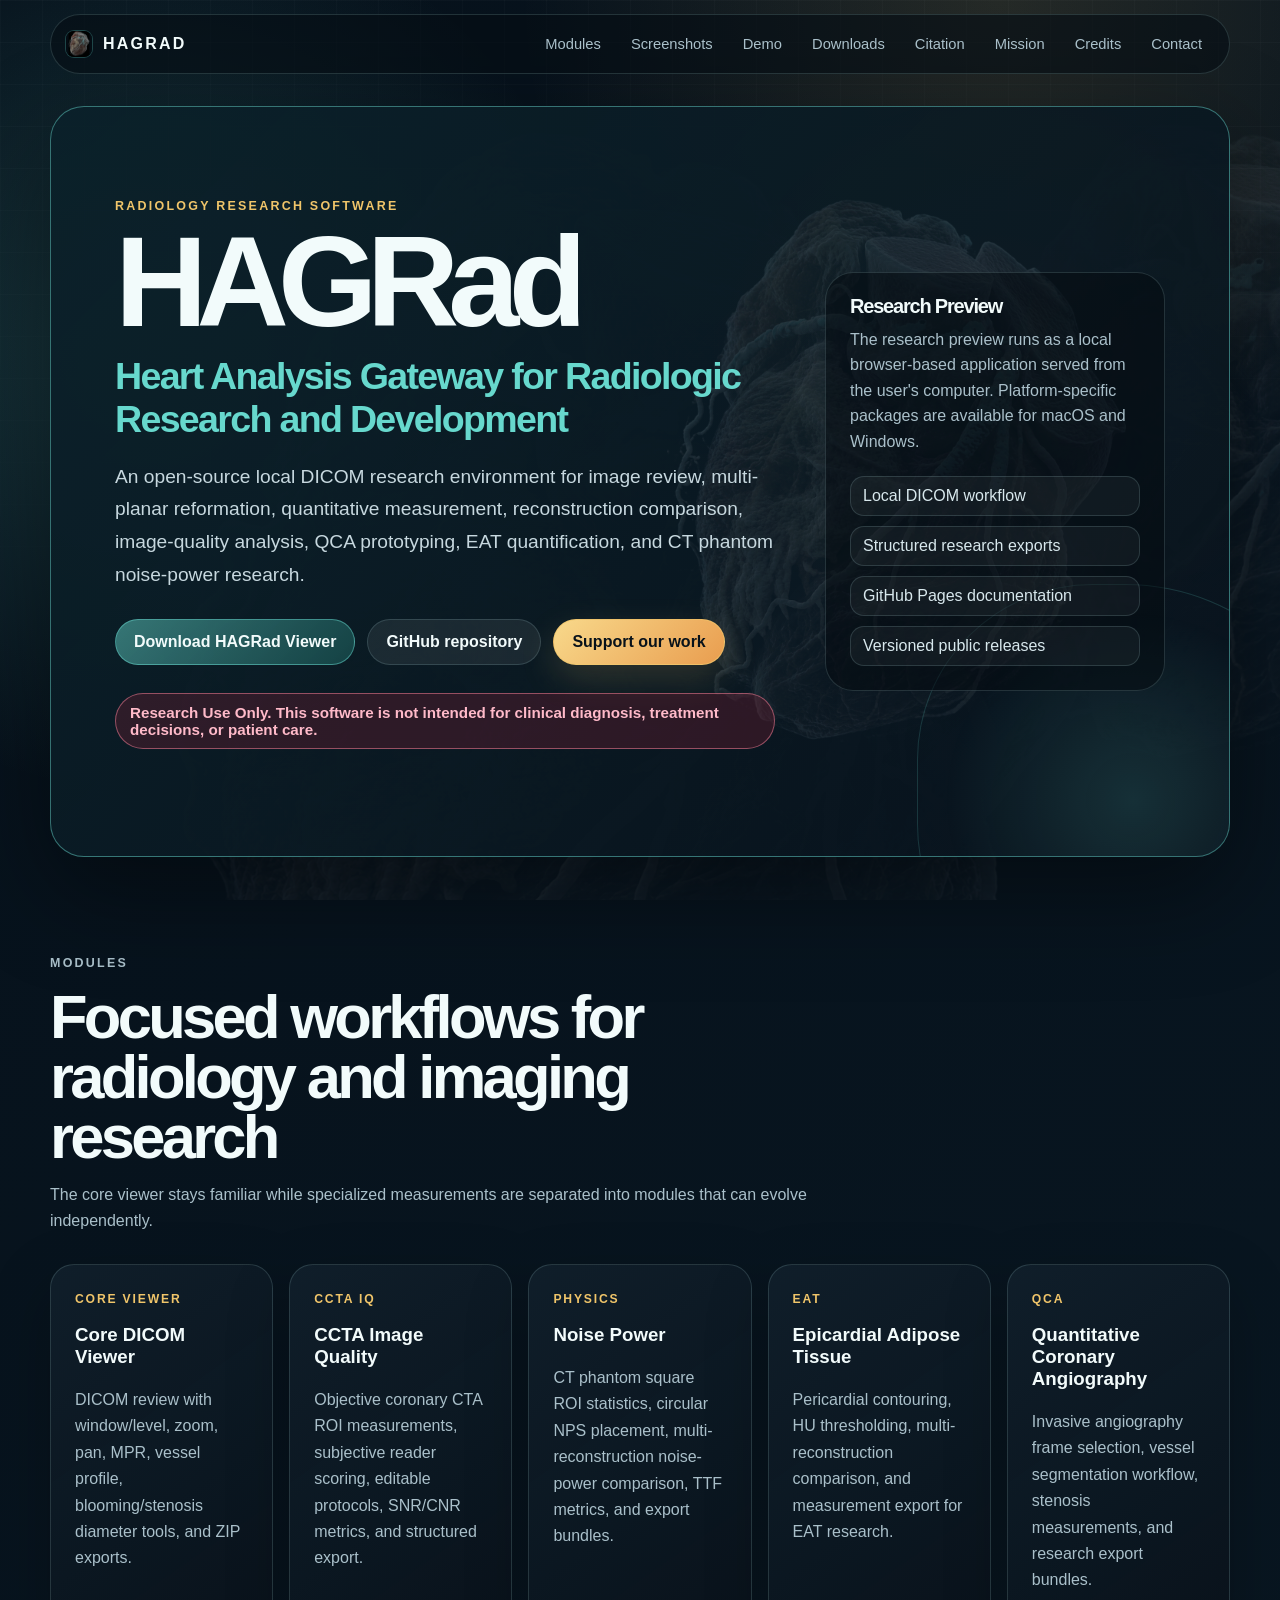
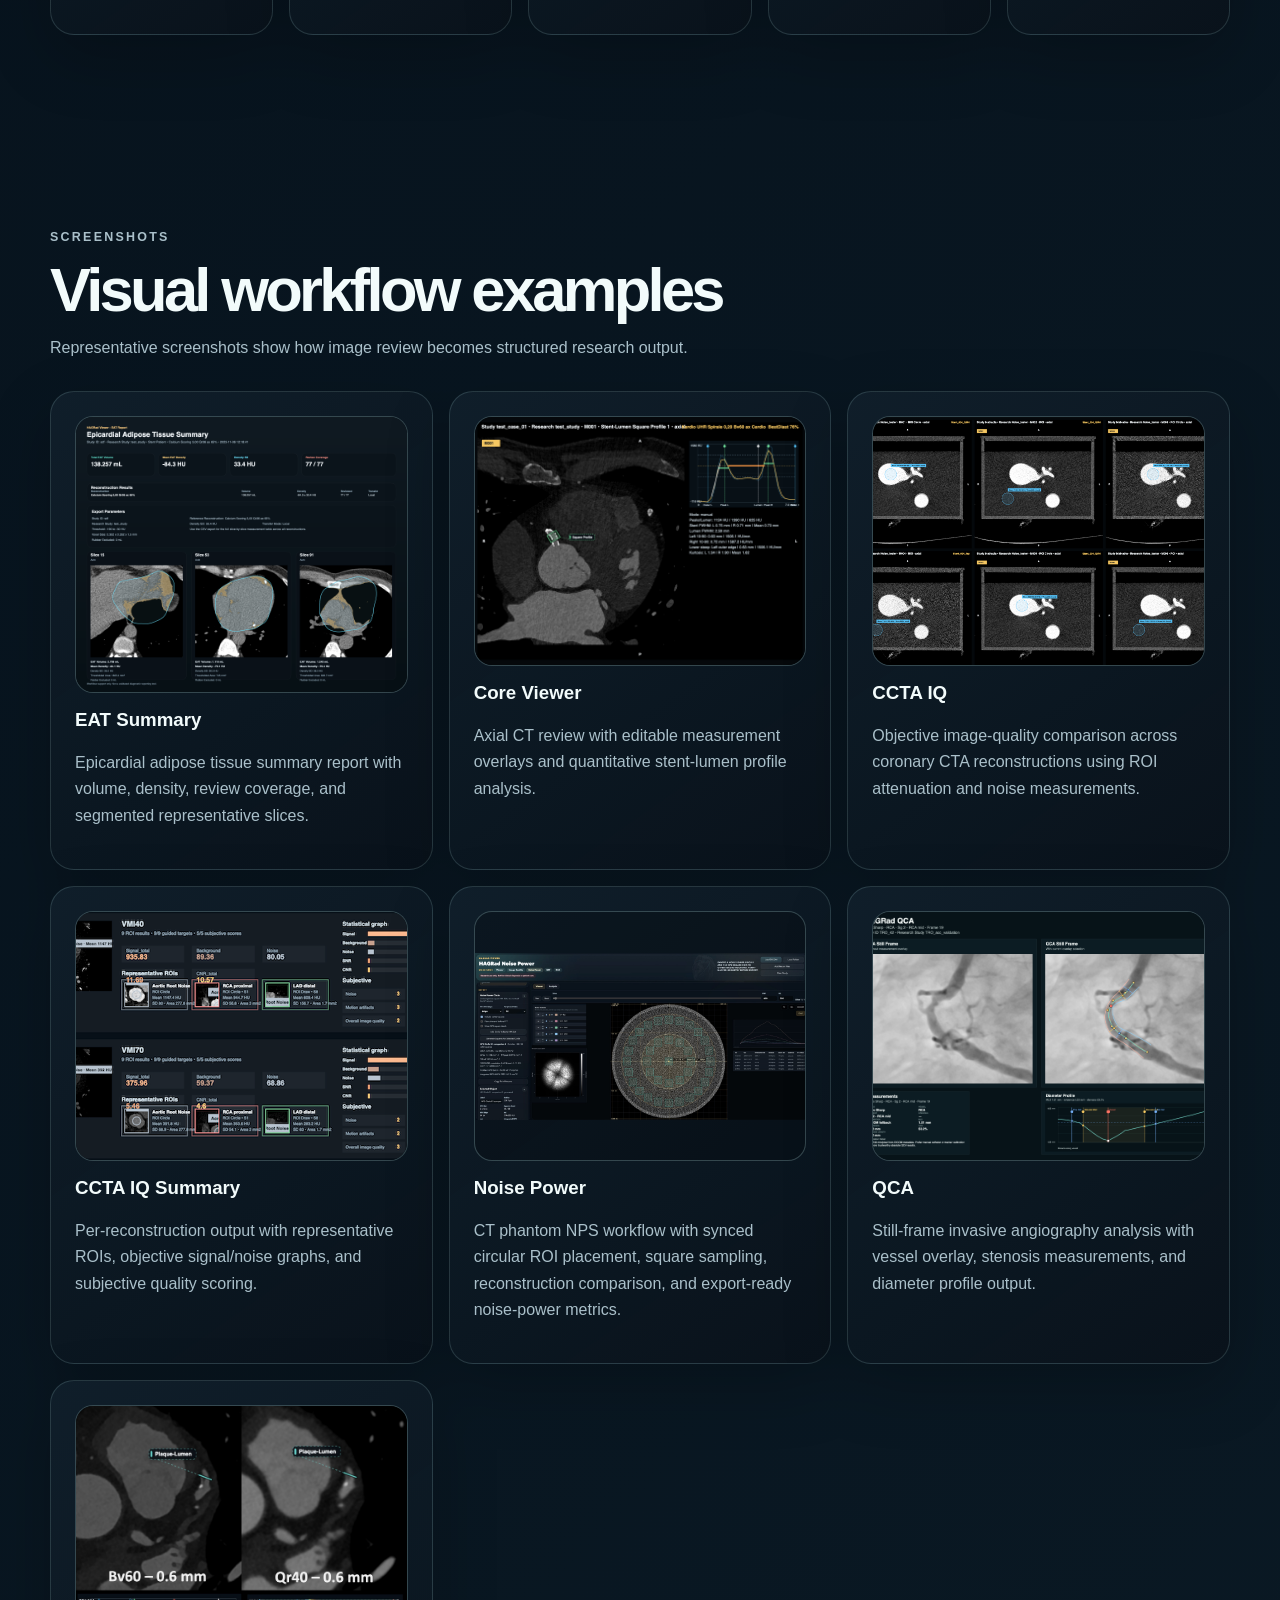
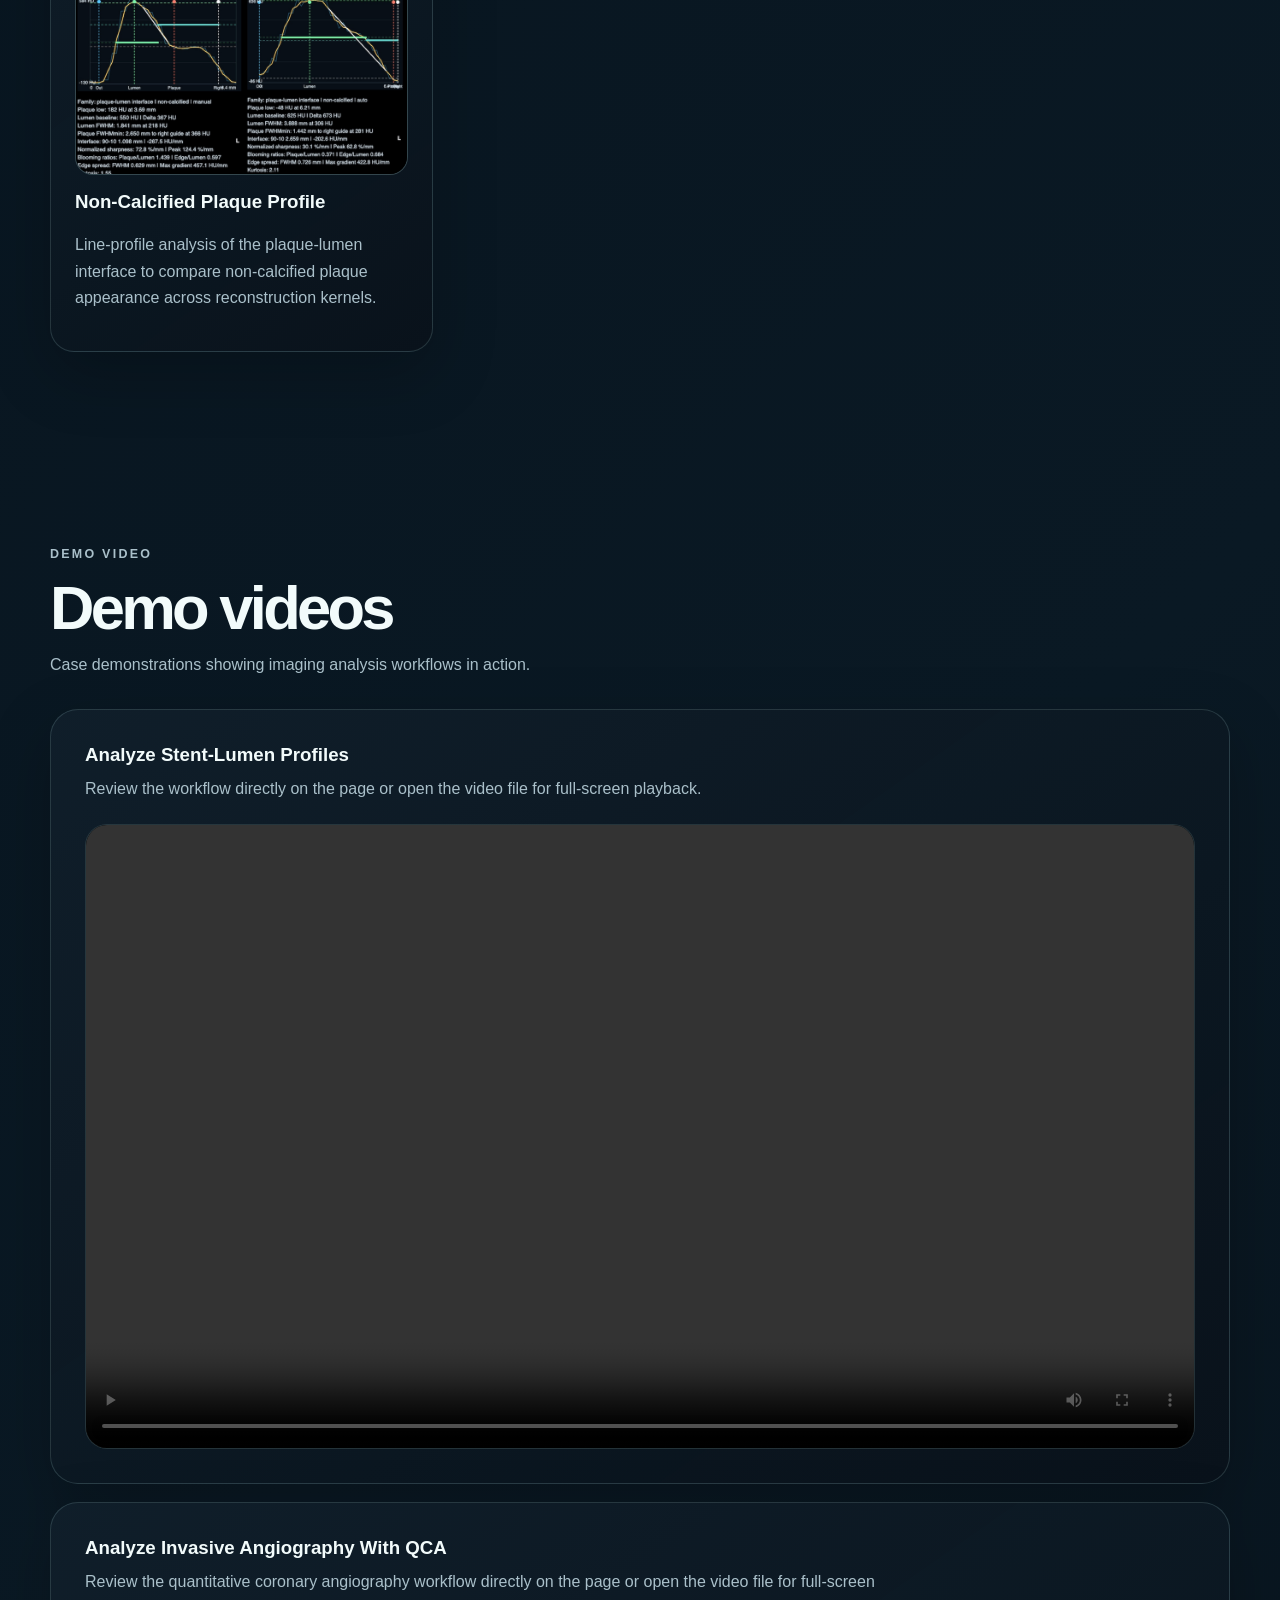
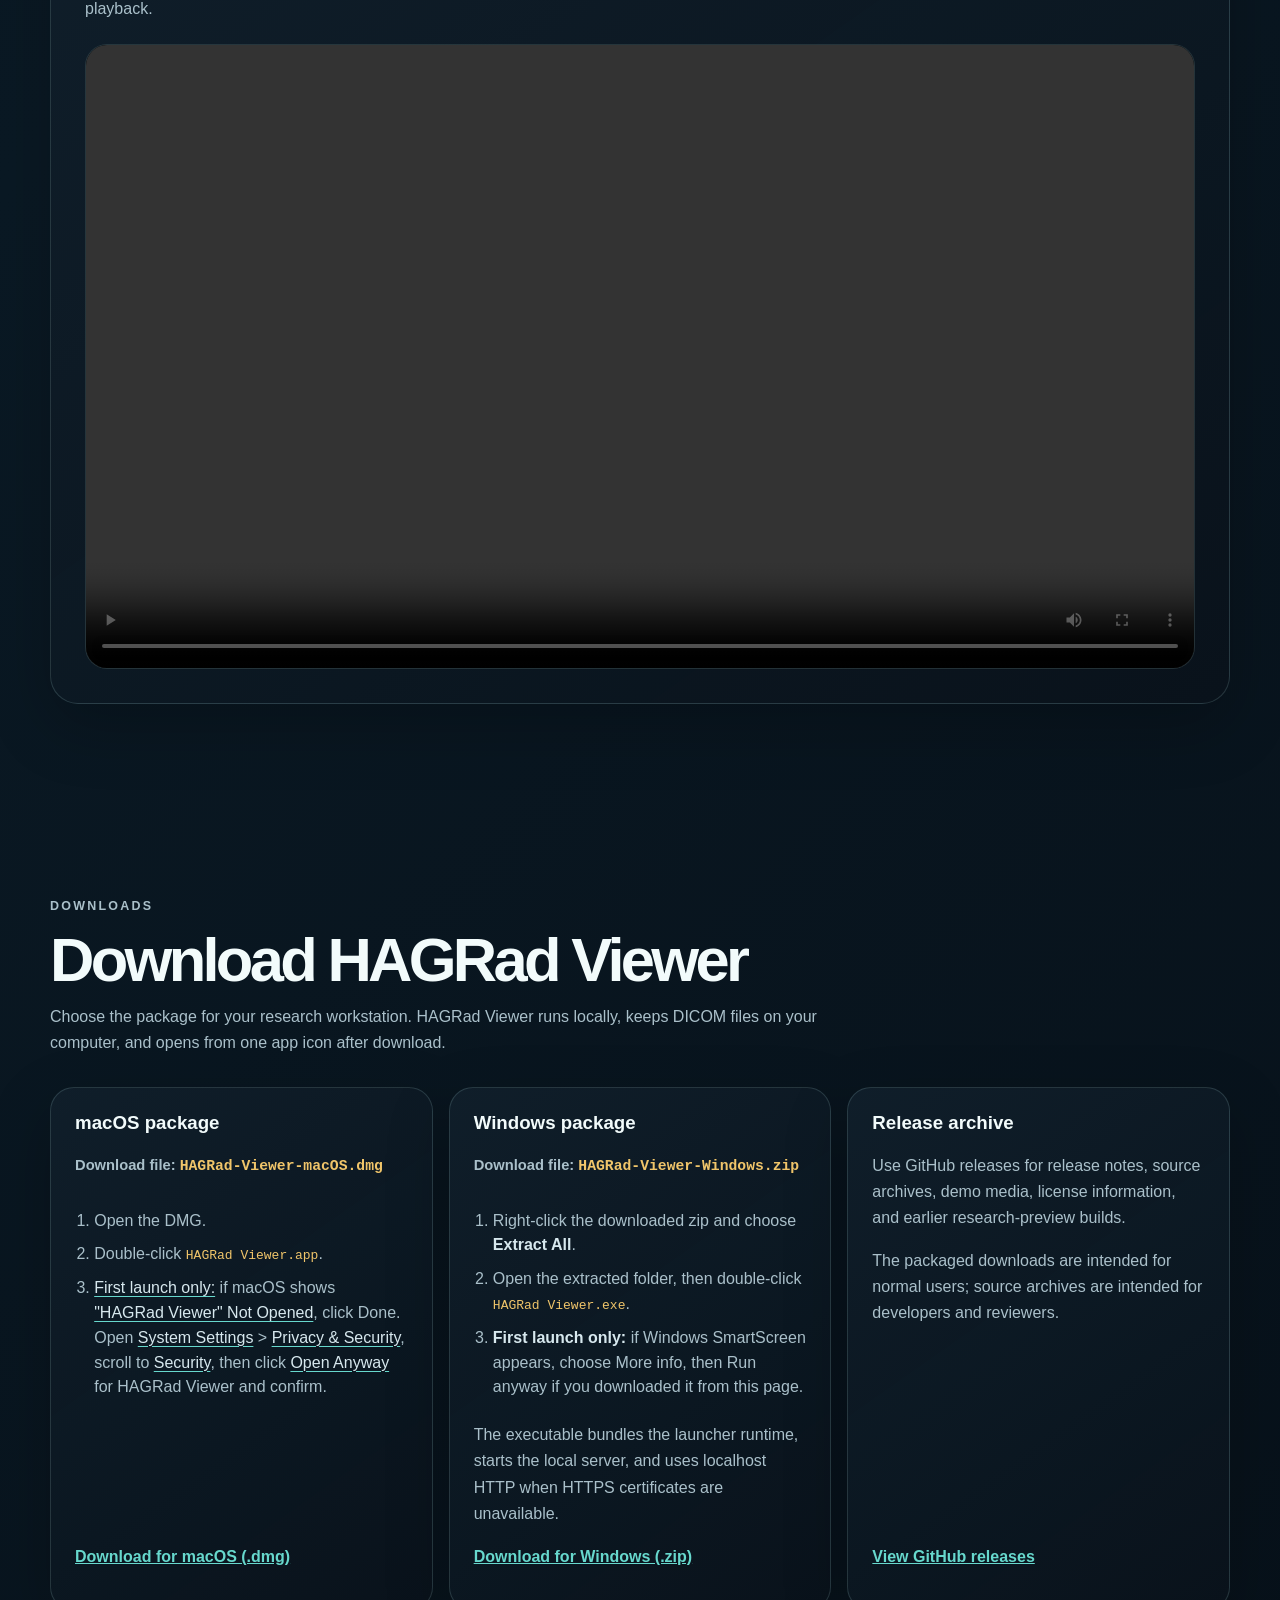
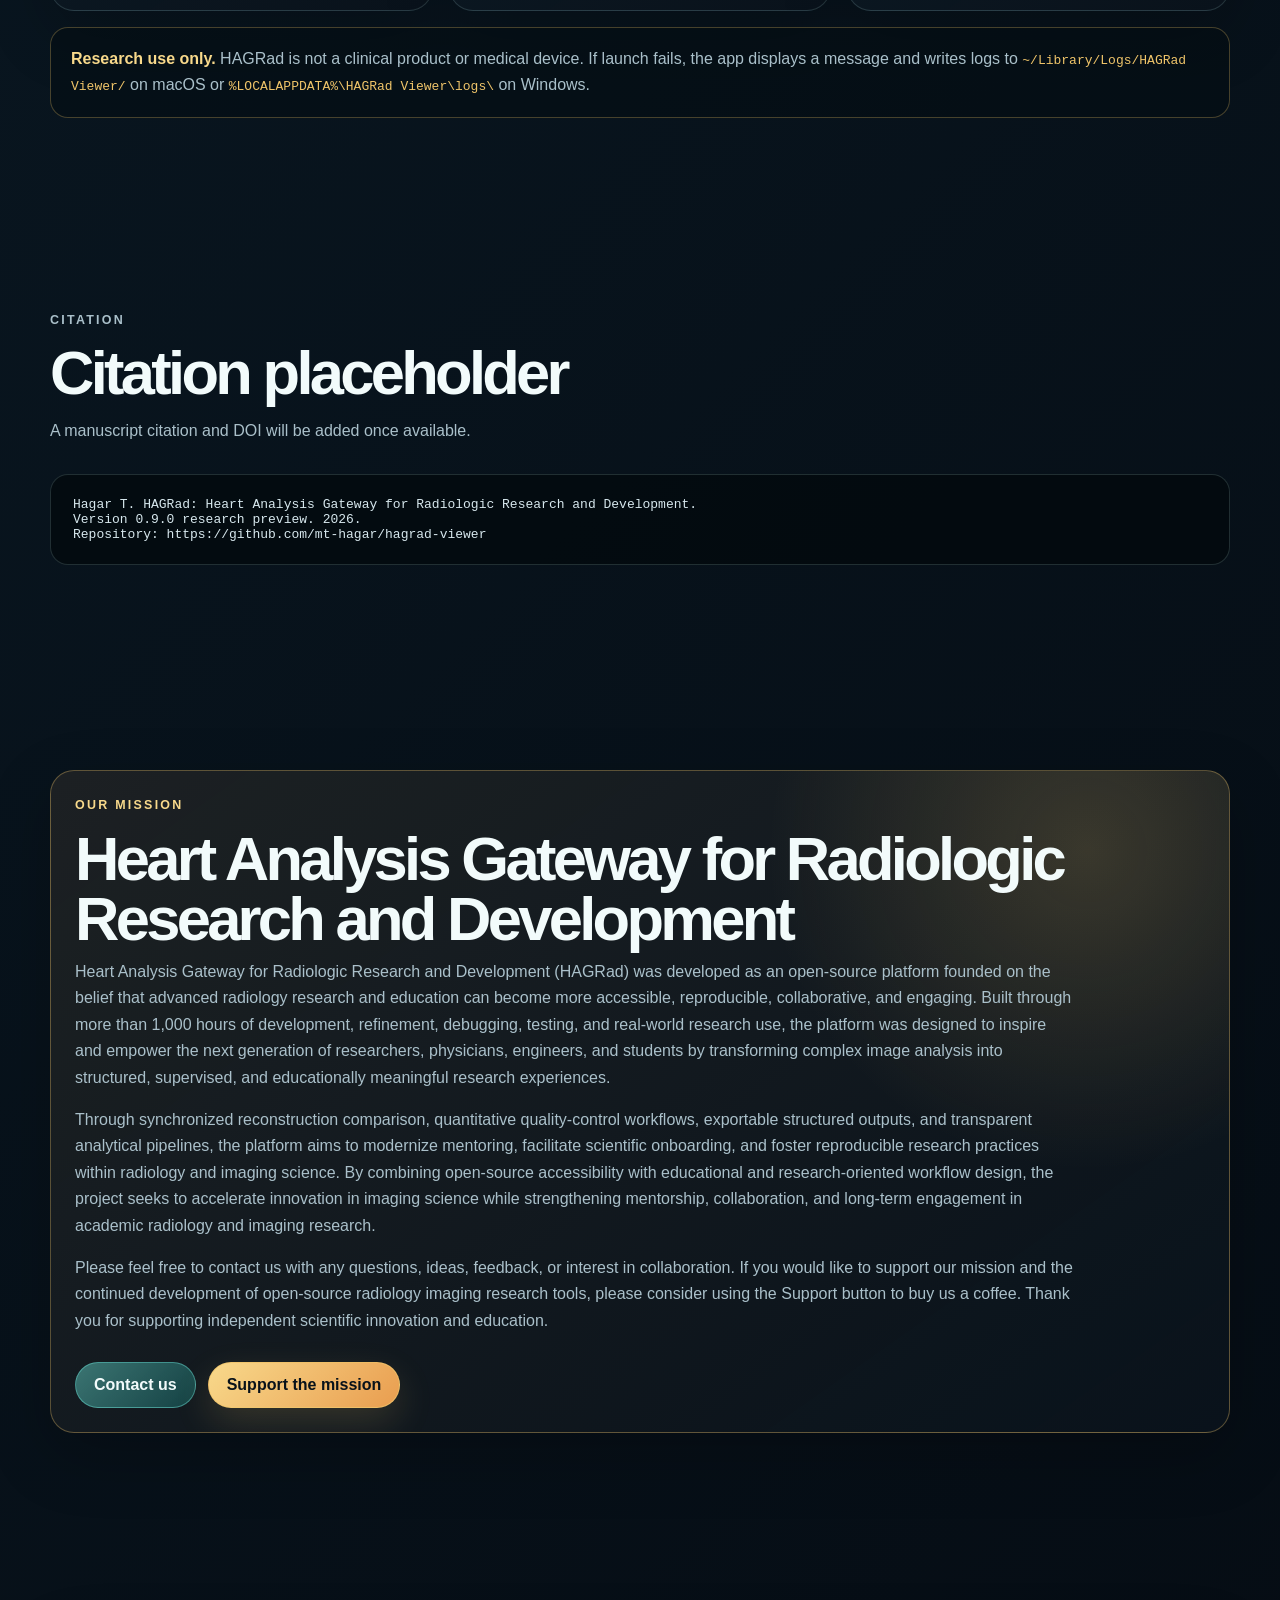
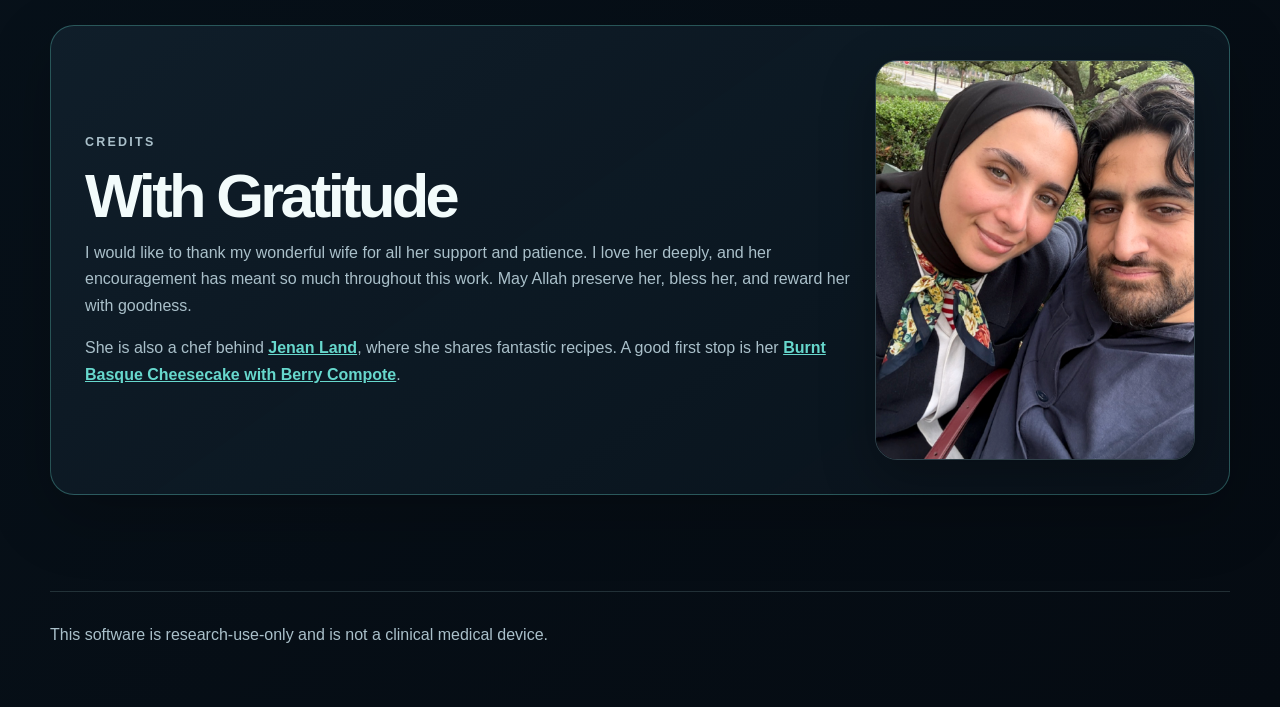
==== docs/index.html @ c2a866d1 "Underline macOS launch guidance" ====
<!doctype html>
<html lang="en">
  <head>
    <meta charset="utf-8" />
    <meta name="viewport" content="width=device-width, initial-scale=1" />
    <meta
      name="description"
      content="HAGRad, the Heart Analysis Gateway for Radiologic Research and Development, is an open-source framework for radiology research workflows, including local DICOM review, quantitative image-quality analysis, reconstruction comparison, noise-power assessment, and QCA prototyping."
    />
    <meta name="theme-color" content="#071620" />
    <meta name="application-name" content="HAGRad" />
    <meta name="apple-mobile-web-app-title" content="HAGRad" />
    <title>HAGRad | Heart Analysis Gateway for Radiologic Research and Development</title>
    <link rel="shortcut icon" href="./favicon.ico?v=20260518d" />
    <link rel="icon" type="image/x-icon" href="./favicon.ico?v=20260518d" sizes="any" />
    <link rel="icon" type="image/png" sizes="32x32" href="./assets/favicon-32x32.png?v=20260518d" />
    <link rel="icon" type="image/png" sizes="16x16" href="./assets/favicon-16x16.png?v=20260518d" />
    <link rel="icon" type="image/png" sizes="512x512" href="./assets/hagrad-heart-icon.png?v=20260518d" />
    <link rel="apple-touch-icon" sizes="180x180" href="./apple-touch-icon.png?v=20260518d" />
    <link rel="apple-touch-icon-precomposed" sizes="180x180" href="./apple-touch-icon-precomposed.png?v=20260518d" />
    <link rel="manifest" href="./site.webmanifest?v=20260518d" />
    <style>
      :root {
        color-scheme: dark;
        --bg: #07121d;
        --card: rgba(16, 29, 40, 0.82);
        --card-soft: rgba(255, 255, 255, 0.045);
        --line: rgba(166, 209, 212, 0.18);
        --line-bright: rgba(103, 216, 205, 0.48);
        --text: #f2fbfb;
        --muted: #aac0ca;
        --gold: #f0c56a;
        --teal: #67d8cd;
        --danger: #ffbac9;
        --danger-bg: rgba(118, 30, 51, 0.34);
        --shadow: 0 34px 100px rgba(0, 0, 0, 0.42);
        font-family: "Avenir Next", "Aptos", "Trebuchet MS", sans-serif;
      }

      * {
        box-sizing: border-box;
      }

      html {
        scroll-behavior: smooth;
      }

      body {
        margin: 0;
        min-width: 320px;
        color: var(--text);
        background:
          radial-gradient(circle at 12% 4%, rgba(103, 216, 205, 0.19), transparent 28rem),
          radial-gradient(circle at 78% 0%, rgba(240, 197, 106, 0.13), transparent 30rem),
          linear-gradient(135deg, #06111b 0%, #0a1924 50%, #050b12 100%);
      }

      body::before {
        position: fixed;
        z-index: 0;
        inset: 0;
        pointer-events: none;
        content: "";
        background-image:
          linear-gradient(rgba(255, 255, 255, 0.023) 1px, transparent 1px),
          linear-gradient(90deg, rgba(255, 255, 255, 0.018) 1px, transparent 1px);
        background-size: 42px 42px;
        mask-image: linear-gradient(to bottom, black, transparent 82%);
      }

      body::after {
        position: fixed;
        z-index: 0;
        inset: 0;
        pointer-events: none;
        content: "";
        background: url("./assets/hagrad-cardiac-heart-render.png") center 12vh / min(960px, 82vw) auto no-repeat;
        filter: saturate(0.9);
        mix-blend-mode: screen;
        opacity: 0.08;
      }

      .page-side-heart {
        position: fixed;
        z-index: 0;
        top: 50%;
        right: clamp(-340px, -18vw, -180px);
        width: min(560px, 42vw);
        aspect-ratio: 1196 / 1528;
        pointer-events: none;
        background: url("./assets/hagrad-cardiac-heart-render.png") center / contain no-repeat;
        filter: saturate(0.82) contrast(1.04);
        mix-blend-mode: screen;
        opacity: 0.13;
        transform: translateY(-50%) rotate(-4deg);
        -webkit-mask-image: radial-gradient(circle at 50% 50%, black 0 58%, transparent 82%);
        mask-image: radial-gradient(circle at 50% 50%, black 0 58%, transparent 82%);
      }

      a {
        color: inherit;
      }

      .page {
        position: relative;
        z-index: 1;
        width: min(1180px, calc(100% - 32px));
        margin: 0 auto;
      }

      .topbar {
        position: sticky;
        top: 0;
        z-index: 10;
        padding: 14px 0;
        backdrop-filter: blur(20px);
      }

      .nav {
        display: flex;
        align-items: center;
        justify-content: space-between;
        gap: 18px;
        padding: 12px 14px;
        border: 1px solid var(--line);
        border-radius: 999px;
        background: rgba(5, 13, 20, 0.62);
      }

      .brand,
      .links,
      .actions {
        display: flex;
        align-items: center;
      }

      .brand {
        gap: 10px;
        font-weight: 900;
        letter-spacing: 0.14em;
        text-decoration: none;
        text-transform: uppercase;
      }

      .brand-mark {
        display: grid;
        width: 28px;
        height: 28px;
        place-items: center;
        overflow: hidden;
        background: rgba(5, 13, 20, 0.58);
        border: 1px solid rgba(103, 216, 205, 0.28);
        border-radius: 9px;
      }

      .brand-mark img {
        width: 100%;
        height: 100%;
        object-fit: cover;
        opacity: 0.9;
        transform: scale(1.08);
      }

      .links {
        gap: 4px;
        flex-wrap: wrap;
        justify-content: flex-end;
      }

      .links a,
      .button {
        border: 1px solid transparent;
        border-radius: 999px;
        text-decoration: none;
        transition: transform 160ms ease, border-color 160ms ease, background 160ms ease;
      }

      .links a {
        padding: 8px 12px;
        color: var(--muted);
        font-size: 0.92rem;
      }

      .links a:hover,
      .links a:focus-visible,
      .button:hover,
      .button:focus-visible {
        transform: translateY(-1px);
        border-color: var(--line-bright);
        outline: none;
      }

      .hero {
        position: relative;
        display: grid;
        grid-template-columns: minmax(0, 1fr) 340px;
        gap: 42px;
        align-items: center;
        min-height: 660px;
        padding: clamp(44px, 8vw, 92px) clamp(22px, 5vw, 64px);
        margin-top: 18px;
        overflow: hidden;
        border: 1px solid var(--line-bright);
        border-radius: 34px;
        background:
          linear-gradient(135deg, rgba(11, 33, 42, 0.95), rgba(9, 18, 28, 0.9)),
          radial-gradient(circle at 80% 35%, rgba(240, 197, 106, 0.13), transparent 22rem);
        box-shadow: var(--shadow);
      }

      .hero::after {
        position: absolute;
        z-index: 0;
        right: -120px;
        bottom: -160px;
        width: 430px;
        height: 430px;
        content: "";
        border: 1px solid rgba(103, 216, 205, 0.18);
        border-radius: 44% 56% 52% 48%;
        background: radial-gradient(circle, rgba(103, 216, 205, 0.15), transparent 62%);
      }

      .hero::before {
        position: absolute;
        z-index: 0;
        top: 50%;
        right: clamp(18px, 8vw, 112px);
        width: min(460px, 42vw);
        aspect-ratio: 1196 / 1528;
        content: "";
        pointer-events: none;
        background: url("./assets/hagrad-cardiac-heart-render.png") center / contain no-repeat;
        filter: saturate(0.95);
        mix-blend-mode: screen;
        opacity: 0.14;
        transform: translateY(-50%);
      }

      .hero > * {
        position: relative;
        z-index: 1;
      }

      .eyebrow {
        margin: 0 0 13px;
        color: var(--gold);
        font-size: 0.78rem;
        font-weight: 900;
        letter-spacing: 0.18em;
        text-transform: uppercase;
      }

      h1,
      h2,
      h3,
      p {
        margin-top: 0;
      }

      h1 {
        max-width: 820px;
        margin-bottom: 16px;
        font-size: clamp(4.3rem, 10vw, 8.2rem);
        line-height: 0.88;
        letter-spacing: -0.085em;
      }

      .subtitle {
        max-width: 820px;
        margin-bottom: 20px;
        color: var(--teal);
        font-size: clamp(1.4rem, 3vw, 2.35rem);
        font-weight: 800;
        letter-spacing: -0.045em;
      }

      .lede {
        max-width: 760px;
        color: #c7d8df;
        font-size: clamp(1.05rem, 1.5vw, 1.26rem);
        line-height: 1.7;
      }

      .hero-buttons {
        display: flex;
        flex-wrap: wrap;
        gap: 12px;
        margin: 28px 0;
      }

      .button {
        display: inline-flex;
        min-height: 46px;
        align-items: center;
        justify-content: center;
        padding: 12px 18px;
        font-weight: 850;
      }

      .button.primary {
        background: linear-gradient(135deg, rgba(103, 216, 205, 0.48), rgba(21, 69, 71, 0.92));
        border-color: rgba(103, 216, 205, 0.5);
      }

      .button.secondary {
        background: rgba(255, 255, 255, 0.07);
        border-color: var(--line);
      }

      .button.support {
        color: #08121a;
        background: linear-gradient(135deg, #f8d98b, #e99d4f);
        border-color: rgba(240, 197, 106, 0.72);
        box-shadow: 0 14px 36px rgba(240, 197, 106, 0.16);
      }

      .disclaimer {
        display: inline-flex;
        max-width: 660px;
        padding: 10px 14px;
        color: var(--danger);
        font-size: 0.95rem;
        font-weight: 850;
        background: var(--danger-bg);
        border: 1px solid rgba(255, 133, 157, 0.5);
        border-radius: 999px;
      }

      .hero-panel {
        position: relative;
        z-index: 1;
        padding: 24px;
        border: 1px solid var(--line);
        border-radius: 28px;
        background: rgba(4, 11, 17, 0.52);
      }

      .hero-panel h2 {
        margin-bottom: 10px;
        font-size: 1.25rem;
      }

      .hero-panel p {
        color: var(--muted);
        line-height: 1.6;
      }

      .status-list {
        display: grid;
        gap: 10px;
        margin-top: 22px;
      }

      .status-list span {
        padding: 10px 12px;
        color: #d8e8ed;
        background: var(--card-soft);
        border: 1px solid var(--line);
        border-radius: 14px;
      }

      section {
        padding: clamp(56px, 8vw, 96px) 0;
      }

      .section-head {
        max-width: 780px;
        margin-bottom: 30px;
      }

      h2 {
        margin-bottom: 14px;
        font-size: clamp(2.1rem, 4.8vw, 4rem);
        line-height: 0.98;
        letter-spacing: -0.06em;
      }

      .section-head p,
      .info-card p,
      .module-card p,
      .placeholder p,
      .contact-card p {
        color: var(--muted);
        line-height: 1.65;
      }

      .module-grid,
      .placeholder-grid,
      .doc-grid {
        display: grid;
        gap: 16px;
      }

      .module-grid {
        grid-template-columns: repeat(auto-fit, minmax(210px, 1fr));
      }

      .module-card,
      .info-card,
      .placeholder,
      .contact-card {
        background:
          linear-gradient(145deg, rgba(16, 31, 43, 0.9), rgba(8, 17, 26, 0.88)),
          var(--card);
        border: 1px solid var(--line);
        box-shadow: 0 22px 64px rgba(0, 0, 0, 0.22);
      }

      .module-card {
        min-height: 240px;
        padding: 24px;
        border-radius: 24px;
      }

      .tag {
        display: inline-flex;
        margin-bottom: 18px;
        color: var(--gold);
        font-size: 0.76rem;
        font-weight: 900;
        letter-spacing: 0.15em;
        text-transform: uppercase;
      }

      .placeholder-grid,
      .doc-grid {
        grid-template-columns: repeat(3, minmax(0, 1fr));
      }

      .placeholder,
      .info-card,
      .contact-card {
        padding: 24px;
        border-radius: 24px;
      }

      .screenshot-box {
        display: grid;
        min-height: 170px;
        place-items: center;
        margin-bottom: 16px;
        color: rgba(242, 251, 251, 0.58);
        background:
          linear-gradient(45deg, rgba(255, 255, 255, 0.03) 25%, transparent 25%),
          linear-gradient(-45deg, rgba(255, 255, 255, 0.03) 25%, transparent 25%),
          rgba(0, 0, 0, 0.18);
        background-size: 26px 26px;
        border: 1px dashed rgba(166, 209, 212, 0.28);
        border-radius: 18px;
      }

      .screenshot-box.has-image {
        min-height: 250px;
        padding: 0;
        overflow: hidden;
        background: rgba(0, 0, 0, 0.22);
        border-style: solid;
      }

      .screenshot-box img {
        display: block;
        width: 100%;
        height: 100%;
        object-fit: cover;
      }

      .screenshot-box.contain-image img {
        object-fit: contain;
      }

      .video-card {
        padding: clamp(22px, 4vw, 34px);
        background:
          linear-gradient(145deg, rgba(16, 31, 43, 0.9), rgba(8, 17, 26, 0.88)),
          var(--card);
        border: 1px solid var(--line);
        border-radius: 28px;
        box-shadow: 0 22px 64px rgba(0, 0, 0, 0.22);
      }

      .video-card + .video-card {
        margin-top: 18px;
      }

      .video-card h3 {
        margin-bottom: 10px;
      }

      .video-card p {
        max-width: 820px;
        color: var(--muted);
        line-height: 1.65;
      }

      .video-frame {
        overflow: hidden;
        margin-top: 22px;
        background: rgba(0, 0, 0, 0.28);
        border: 1px solid var(--line);
        border-radius: 22px;
      }

      .video-frame video {
        display: block;
        width: 100%;
        aspect-ratio: 16 / 9;
        background: #02070b;
      }

      .info-card a,
      .contact-card a {
        color: var(--teal);
        font-weight: 800;
      }

      .download-card {
        display: flex;
        flex-direction: column;
      }

      .download-card p:last-child {
        margin-top: auto;
      }

      .download-file {
        color: #d7e8ee;
        font-size: 0.92rem;
        font-weight: 850;
      }

      .download-steps {
        display: grid;
        gap: 9px;
        margin: 16px 0 22px;
        padding-left: 1.2rem;
        color: var(--muted);
        line-height: 1.55;
      }

      .download-steps strong {
        color: #d7e8ee;
      }

      .download-steps u {
        color: #d7e8ee;
        font-weight: inherit;
        text-decoration-color: var(--teal);
        text-decoration-thickness: 0.08em;
        text-underline-offset: 0.16em;
      }

      .download-steps code,
      .download-file code,
      .download-note-box code {
        color: var(--gold);
      }

      .download-note-box {
        grid-column: 1 / -1;
        padding: 18px 20px;
        color: var(--muted);
        line-height: 1.65;
        background: rgba(4, 11, 17, 0.46);
        border: 1px solid rgba(240, 197, 106, 0.28);
        border-radius: 18px;
      }

      .download-note-box p {
        margin-bottom: 0;
      }

      .download-note-box strong {
        color: #f8d98b;
      }

      .citation-box {
        padding: 22px;
        overflow-x: auto;
        color: #d7e8ee;
        background: rgba(3, 9, 14, 0.78);
        border: 1px solid var(--line);
        border-radius: 18px;
      }

      .contact-card {
        display: grid;
        grid-template-columns: minmax(0, 1fr) auto;
        gap: 18px;
        align-items: center;
      }

      .mission-card {
        overflow: hidden;
        display: block;
        border-color: rgba(240, 197, 106, 0.34);
        background:
          radial-gradient(circle at 88% 12%, rgba(240, 197, 106, 0.18), transparent 20rem),
          linear-gradient(145deg, rgba(29, 33, 35, 0.94), rgba(8, 17, 26, 0.88)),
          var(--card);
      }

      .mission-card .eyebrow {
        color: #f8d98b;
      }

      .mission-card h2 {
        margin-bottom: 10px;
      }

      .mission-card p {
        max-width: 1000px;
      }

      .mission-actions {
        display: flex;
        flex-wrap: wrap;
        gap: 12px;
        margin-top: 28px;
      }

      .mission-card a.button {
        color: #08121a;
      }

      .mission-card a.button.primary {
        color: var(--text);
      }

      .credits-card {
        grid-template-columns: minmax(0, 1fr) minmax(220px, 320px);
        align-items: center;
        padding: clamp(22px, 4vw, 34px);
        border-color: rgba(103, 216, 205, 0.32);
      }

      .credits-copy p:last-child {
        margin-bottom: 0;
      }

      .credits-photo {
        overflow: hidden;
        aspect-ratio: 4 / 5;
        margin: 0;
        border: 1px solid rgba(166, 209, 212, 0.24);
        border-radius: 22px;
        box-shadow: 0 18px 54px rgba(0, 0, 0, 0.28);
      }

      .credits-photo img {
        width: 100%;
        height: 100%;
        object-fit: cover;
        object-position: center;
      }

      footer {
        padding: 34px 0 48px;
        color: var(--muted);
        border-top: 1px solid var(--line);
      }

      footer a {
        color: var(--teal);
        font-weight: 800;
      }

      @media (max-width: 960px) {
        .hero,
        .contact-card,
        .credits-card {
          grid-template-columns: 1fr;
        }

        .module-grid,
        .placeholder-grid,
        .doc-grid {
          grid-template-columns: repeat(2, minmax(0, 1fr));
        }
      }

      @media (max-width: 680px) {
        .nav {
          align-items: flex-start;
          flex-direction: column;
          border-radius: 24px;
        }

        .links {
          justify-content: flex-start;
        }

        .hero {
          min-height: auto;
          padding: 34px 20px;
        }

        .hero::before {
          top: 34px;
          right: -26px;
          width: 280px;
          opacity: 0.09;
          transform: none;
        }

        .page-side-heart {
          right: -250px;
          width: 340px;
          opacity: 0.09;
        }

        h1 {
          font-size: clamp(3.4rem, 20vw, 5rem);
        }

        .module-grid,
        .placeholder-grid,
        .doc-grid {
          grid-template-columns: 1fr;
        }

        .download-card p:last-child {
          margin-top: 0;
        }
      }
    </style>
  </head>
  <body>
    <div class="page-side-heart" aria-hidden="true"></div>
    <div class="page">
      <header class="topbar">
        <nav class="nav" aria-label="Main navigation">
          <a class="brand" href="#top" aria-label="HAGRad home">
            <span class="brand-mark"><img src="./assets/hagrad-heart-icon.png" alt="" aria-hidden="true" /></span>
            <span>HAGRad</span>
          </a>
          <div class="links">
            <a href="#modules">Modules</a>
            <a href="#screenshots">Screenshots</a>
            <a href="#demo">Demo</a>
            <a href="#downloads">Downloads</a>
            <a href="#citation">Citation</a>
            <a href="#mission">Mission</a>
            <a href="#credits">Credits</a>
            <a href="#contact">Contact</a>
          </div>
        </nav>
      </header>

      <main id="top">
        <section class="hero" aria-labelledby="hero-title">
          <div>
            <p class="eyebrow">Radiology research software</p>
            <h1 id="hero-title">HAGRad</h1>
            <p class="subtitle">Heart Analysis Gateway for Radiologic Research and Development</p>
            <p class="lede">
              An open-source local DICOM research environment for image review, multi-planar reformation,
              quantitative measurement, reconstruction comparison, image-quality analysis, QCA
              prototyping, EAT quantification, and CT phantom noise-power research.
            </p>
            <div class="hero-buttons">
              <a class="button primary" href="#downloads">Download HAGRad Viewer</a>
              <a class="button secondary" href="https://github.com/mt-hagar/hagrad-viewer">GitHub repository</a>
              <a class="button support" href="https://buymeacoffee.com/hagrad" rel="noopener noreferrer" target="_blank">Support our work</a>
            </div>
            <p class="disclaimer">Research Use Only. This software is not intended for clinical diagnosis, treatment decisions, or patient care.</p>
          </div>
          <aside class="hero-panel" aria-label="Project status">
            <h2>Research Preview</h2>
            <p>
              The research preview runs as a local browser-based application served from the user's
              computer. Platform-specific packages are available for macOS and Windows.
            </p>
            <div class="status-list">
              <span>Local DICOM workflow</span>
              <span>Structured research exports</span>
              <span>GitHub Pages documentation</span>
              <span>Versioned public releases</span>
            </div>
          </aside>
        </section>

        <section id="modules" aria-labelledby="modules-title">
          <div class="section-head">
            <p class="eyebrow">Modules</p>
            <h2 id="modules-title">Focused workflows for radiology and imaging research</h2>
            <p>
              The core viewer stays familiar while specialized measurements are separated into
              modules that can evolve independently.
            </p>
          </div>
          <div class="module-grid">
            <article class="module-card">
              <span class="tag">Core viewer</span>
              <h3>Core DICOM Viewer</h3>
              <p>DICOM review with window/level, zoom, pan, MPR, vessel profile, blooming/stenosis diameter tools, and ZIP exports.</p>
            </article>
            <article class="module-card">
              <span class="tag">CCTA IQ</span>
              <h3>CCTA Image Quality</h3>
              <p>Objective coronary CTA ROI measurements, subjective reader scoring, editable protocols, SNR/CNR metrics, and structured export.</p>
            </article>
            <article class="module-card">
              <span class="tag">Physics</span>
              <h3>Noise Power</h3>
              <p>CT phantom square ROI statistics, circular NPS placement, multi-reconstruction noise-power comparison, TTF metrics, and export bundles.</p>
            </article>
            <article class="module-card">
              <span class="tag">EAT</span>
              <h3>Epicardial Adipose Tissue</h3>
              <p>Pericardial contouring, HU thresholding, multi-reconstruction comparison, and measurement export for EAT research.</p>
            </article>
            <article class="module-card">
              <span class="tag">QCA</span>
              <h3>Quantitative Coronary Angiography</h3>
              <p>Invasive angiography frame selection, vessel segmentation workflow, stenosis measurements, and research export bundles.</p>
            </article>
          </div>
        </section>

        <section id="screenshots" aria-labelledby="screenshots-title">
          <div class="section-head">
            <p class="eyebrow">Screenshots</p>
            <h2 id="screenshots-title">Visual workflow examples</h2>
            <p>Representative screenshots show how image review becomes structured research output.</p>
          </div>
          <div class="placeholder-grid">
            <article class="placeholder">
              <div class="screenshot-box has-image">
                <img
                  src="./assets/hagrad-eat-report-screenshot.png"
                  alt="EAT report showing epicardial adipose tissue volume, density, review coverage, and example segmented CT slices."
                />
              </div>
              <h3>EAT Summary</h3>
              <p>Epicardial adipose tissue summary report with volume, density, review coverage, and segmented representative slices.</p>
            </article>
            <article class="placeholder">
              <div class="screenshot-box has-image">
                <img
                  src="./assets/hagrad-core-viewer-profile-screenshot.png"
                  alt="Core viewer showing axial CT, a stent-lumen square profile measurement, and the corresponding profile-analysis graph and metrics."
                />
              </div>
              <h3>Core Viewer</h3>
              <p>Axial CT review with editable measurement overlays and quantitative stent-lumen profile analysis.</p>
            </article>
            <article class="placeholder">
              <div class="screenshot-box has-image">
                <img
                  src="./assets/hagrad-ccta-iq-roi-screenshot.png"
                  alt="CCTA IQ example showing six coronary CTA reconstructions with circular ROI measurements for objective image-quality comparison."
                />
              </div>
              <h3>CCTA IQ</h3>
              <p>Objective image-quality comparison across coronary CTA reconstructions using ROI attenuation and noise measurements.</p>
            </article>
            <article class="placeholder">
              <div class="screenshot-box has-image">
                <img
                  src="./assets/hagrad-ccta-iq-summary-screenshot.png"
                  alt="CCTA IQ summary comparing VMI reconstructions with representative ROIs, statistical graphs, and subjective image-quality scores."
                />
              </div>
              <h3>CCTA IQ Summary</h3>
              <p>Per-reconstruction output with representative ROIs, objective signal/noise graphs, and subjective quality scoring.</p>
            </article>
            <article class="placeholder">
              <div class="screenshot-box has-image contain-image">
                <img
                  src="./assets/noise-power-spectrum-workflow.jpg"
                  alt="Noise Power workflow showing circular NPS placement, square ROI sampling, phantom image review, noise-power curves, and reconstruction metrics."
                />
              </div>
              <h3>Noise Power</h3>
              <p>CT phantom NPS workflow with synced circular ROI placement, square sampling, reconstruction comparison, and export-ready noise-power metrics.</p>
            </article>
            <article class="placeholder">
              <div class="screenshot-box has-image">
                <img
                  src="./assets/hagrad-qca-analysis-screenshot.png"
                  alt="QCA report showing an invasive coronary angiography still frame, vessel overlay, measurement table, and diameter profile for stenosis analysis."
                />
              </div>
              <h3>QCA</h3>
              <p>Still-frame invasive angiography analysis with vessel overlay, stenosis measurements, and diameter profile output.</p>
            </article>
            <article class="placeholder">
              <div class="screenshot-box has-image contain-image">
                <img
                  src="./assets/hagrad-noncalcified-plaque-profile.jpg"
                  alt="Viewer comparison of non-calcified plaque-lumen line profile analysis across Bv60 and Qr40 reconstruction kernels."
                />
              </div>
              <h3>Non-Calcified Plaque Profile</h3>
              <p>Line-profile analysis of the plaque-lumen interface to compare non-calcified plaque appearance across reconstruction kernels.</p>
            </article>
          </div>
        </section>

        <section id="demo" aria-labelledby="demo-title">
          <div class="section-head">
            <p class="eyebrow">Demo video</p>
            <h2 id="demo-title">Demo videos</h2>
            <p>
              Case demonstrations showing imaging analysis workflows in action.
            </p>
          </div>
          <article class="video-card">
            <h3>Analyze Stent-Lumen Profiles</h3>
            <p>Review the workflow directly on the page or open the video file for full-screen playback.</p>
            <div class="video-frame">
              <video controls preload="metadata" playsinline>
                <source src="./assets/hagrad-stent-analyzer-demo.mp4" type="video/mp4" />
                <a href="./assets/hagrad-stent-analyzer-demo.mp4">Download the stent analyzer demo video</a>
              </video>
            </div>
          </article>
          <article class="video-card">
            <h3>Analyze Invasive Angiography With QCA</h3>
            <p>Review the quantitative coronary angiography workflow directly on the page or open the video file for full-screen playback.</p>
            <div class="video-frame">
              <video controls preload="metadata" playsinline>
                <source src="https://github.com/mt-hagar/hagrad-viewer/releases/download/v0.9.0-research-preview/HAGRad-QCA-demo-MUSC.mp4" type="video/mp4" />
                <a href="https://github.com/mt-hagar/hagrad-viewer/releases/download/v0.9.0-research-preview/HAGRad-QCA-demo-MUSC.mp4">Download the QCA demo video</a>
              </video>
            </div>
          </article>
        </section>

        <section id="downloads" aria-labelledby="downloads-title">
          <div class="section-head">
            <p class="eyebrow">Downloads</p>
            <h2 id="downloads-title">Download HAGRad Viewer</h2>
            <p>
              Choose the package for your research workstation. HAGRad Viewer runs locally, keeps DICOM
              files on your computer, and opens from one app icon after download.
            </p>
          </div>
          <div class="doc-grid">
            <article class="info-card download-card">
              <h3>macOS package</h3>
              <p class="download-file">Download file: <code>HAGRad-Viewer-macOS.dmg</code></p>
              <ol class="download-steps">
                <li>Open the DMG.</li>
                <li>Double-click <code>HAGRad Viewer.app</code>.</li>
                <li><u>First launch only:</u> if macOS shows <u>&quot;HAGRad Viewer&quot; Not Opened</u>, click Done. Open <u>System Settings</u> &gt; <u>Privacy &amp; Security</u>, scroll to <u>Security</u>, then click <u>Open Anyway</u> for HAGRad Viewer and confirm.</li>
              </ol>
              <p><a href="https://github.com/mt-hagar/hagrad-viewer/releases/download/v0.9.0-research-preview/HAGRad-Viewer-macOS.dmg">Download for macOS (.dmg)</a></p>
            </article>
            <article class="info-card download-card">
              <h3>Windows package</h3>
              <p class="download-file">Download file: <code>HAGRad-Viewer-Windows.zip</code></p>
              <ol class="download-steps">
                <li>Right-click the downloaded zip and choose <strong>Extract All</strong>.</li>
                <li>Open the extracted folder, then double-click <code>HAGRad Viewer.exe</code>.</li>
                <li><strong>First launch only:</strong> if Windows SmartScreen appears, choose More info, then Run anyway if you downloaded it from this page.</li>
              </ol>
              <p>The executable bundles the launcher runtime, starts the local server, and uses localhost HTTP when HTTPS certificates are unavailable.</p>
              <p><a href="https://github.com/mt-hagar/hagrad-viewer/releases/download/v0.9.0-research-preview/HAGRad-Viewer-Windows.zip">Download for Windows (.zip)</a></p>
            </article>
            <article class="info-card download-card">
              <h3>Release archive</h3>
              <p>Use GitHub releases for release notes, source archives, demo media, license information, and earlier research-preview builds.</p>
              <p>The packaged downloads are intended for normal users; source archives are intended for developers and reviewers.</p>
              <p><a href="https://github.com/mt-hagar/hagrad-viewer/releases">View GitHub releases</a></p>
            </article>
            <div class="download-note-box">
              <p>
                <strong>Research use only.</strong> HAGRad is not a clinical product or medical device.
                If launch fails, the app displays a message and writes logs to
                <code>~/Library/Logs/HAGRad Viewer/</code> on macOS or
                <code>%LOCALAPPDATA%\HAGRad Viewer\logs\</code> on Windows.
              </p>
            </div>
          </div>
        </section>

        <section id="citation" aria-labelledby="citation-title">
          <div class="section-head">
            <p class="eyebrow">Citation</p>
            <h2 id="citation-title">Citation placeholder</h2>
            <p>A manuscript citation and DOI will be added once available.</p>
          </div>
          <pre class="citation-box"><code>Hagar T. HAGRad: Heart Analysis Gateway for Radiologic Research and Development.
Version 0.9.0 research preview. 2026.
Repository: https://github.com/mt-hagar/hagrad-viewer</code></pre>
        </section>

        <section id="mission" aria-labelledby="mission-title">
          <div class="contact-card mission-card">
            <p class="eyebrow">Our mission</p>
            <h2 id="mission-title">Heart Analysis Gateway for Radiologic Research and Development</h2>
            <p>
              Heart Analysis Gateway for Radiologic Research and Development (HAGRad) was developed
              as an open-source platform founded on the belief that advanced radiology
              research and education can become more accessible, reproducible, collaborative, and
              engaging. Built through more than 1,000 hours of development, refinement, debugging,
              testing, and real-world research use, the platform was designed to inspire and empower the
              next generation of researchers, physicians, engineers, and students by transforming
              complex image analysis into structured, supervised, and educationally meaningful
              research experiences.
            </p>
            <p>
              Through synchronized reconstruction comparison, quantitative quality-control workflows,
              exportable structured outputs, and transparent analytical pipelines, the platform aims
              to modernize mentoring, facilitate scientific onboarding, and foster reproducible
              research practices within radiology and imaging science. By combining open-source accessibility
              with educational and research-oriented workflow design, the project seeks to accelerate
              innovation in imaging science while strengthening mentorship, collaboration, and
              long-term engagement in academic radiology and imaging research.
            </p>
            <p>
              Please feel free to contact us with any questions, ideas, feedback, or interest in
              collaboration. If you would like to support our mission and the continued development of
              open-source radiology imaging research tools, please consider using the Support
              button to buy us a coffee. Thank you for supporting independent scientific innovation
              and education.
            </p>
            <div class="mission-actions" id="contact">
              <a class="button primary" href="mailto:hagarmu@musc.edu">Contact us</a>
              <a class="button support" href="https://buymeacoffee.com/hagrad" rel="noopener noreferrer" target="_blank">Support the mission</a>
            </div>
          </div>
        </section>

        <section id="credits" aria-labelledby="credits-title">
          <article class="contact-card credits-card">
            <div class="credits-copy">
              <p class="eyebrow">Credits</p>
              <h2 id="credits-title">With Gratitude</h2>
              <p>
                I would like to thank my wonderful wife for all her support and patience.
                I love her deeply, and her encouragement has meant so much throughout this work.
                May Allah preserve her, bless her, and reward her with goodness.
              </p>
              <p>
                She is also a chef behind
                <a href="https://www.jenanland.com/" rel="noopener noreferrer" target="_blank">Jenan Land</a>,
                where she shares fantastic recipes. A good first stop is her
                <a href="https://www.jenanland.com/recipes/basque-cheesecake-with-berry-compote" rel="noopener noreferrer" target="_blank">Burnt Basque Cheesecake with Berry Compote</a>.
              </p>
            </div>
            <figure class="credits-photo">
              <img src="./assets/credits-wife-support.jpg" alt="Photo of the project creator with his wife outdoors." />
            </figure>
          </article>
        </section>
      </main>

      <footer>
        <p>
          This software is research-use-only and is not a clinical medical device.
        </p>
      </footer>
    </div>
  </body>
</html>
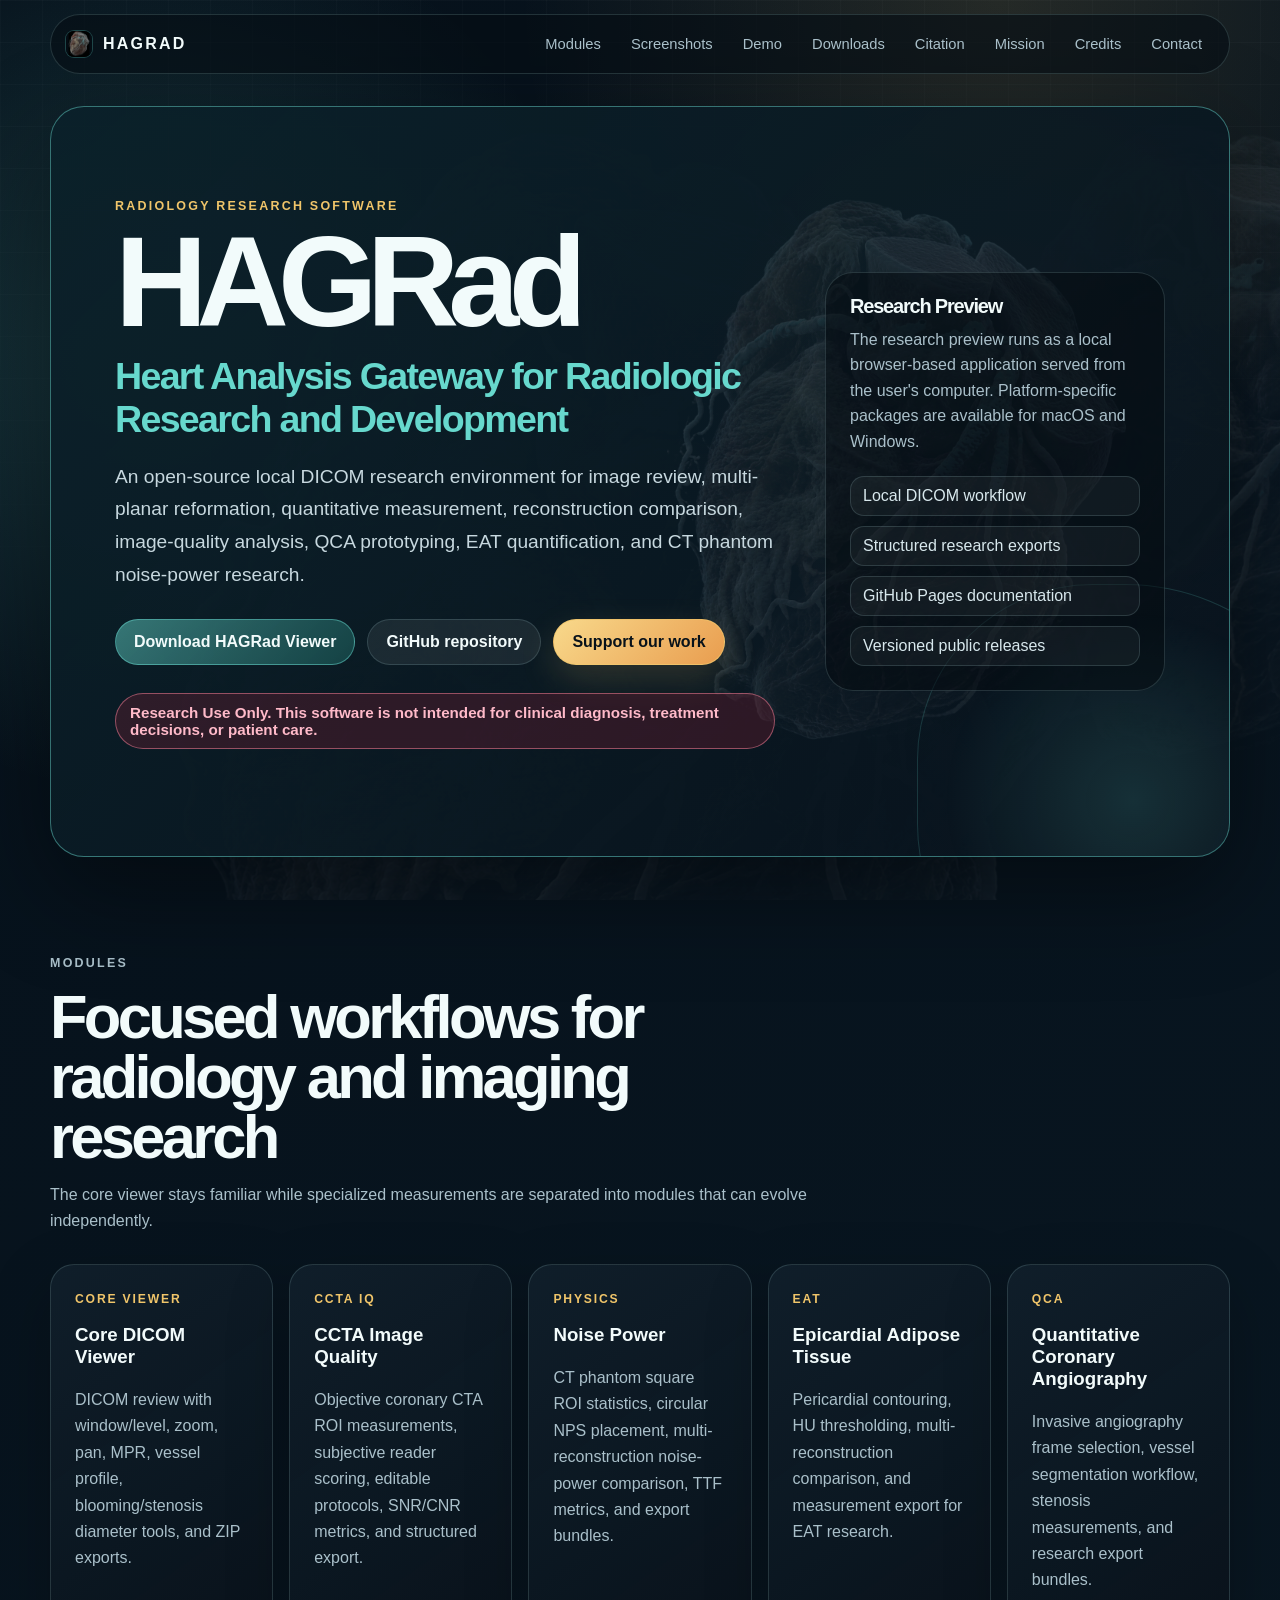
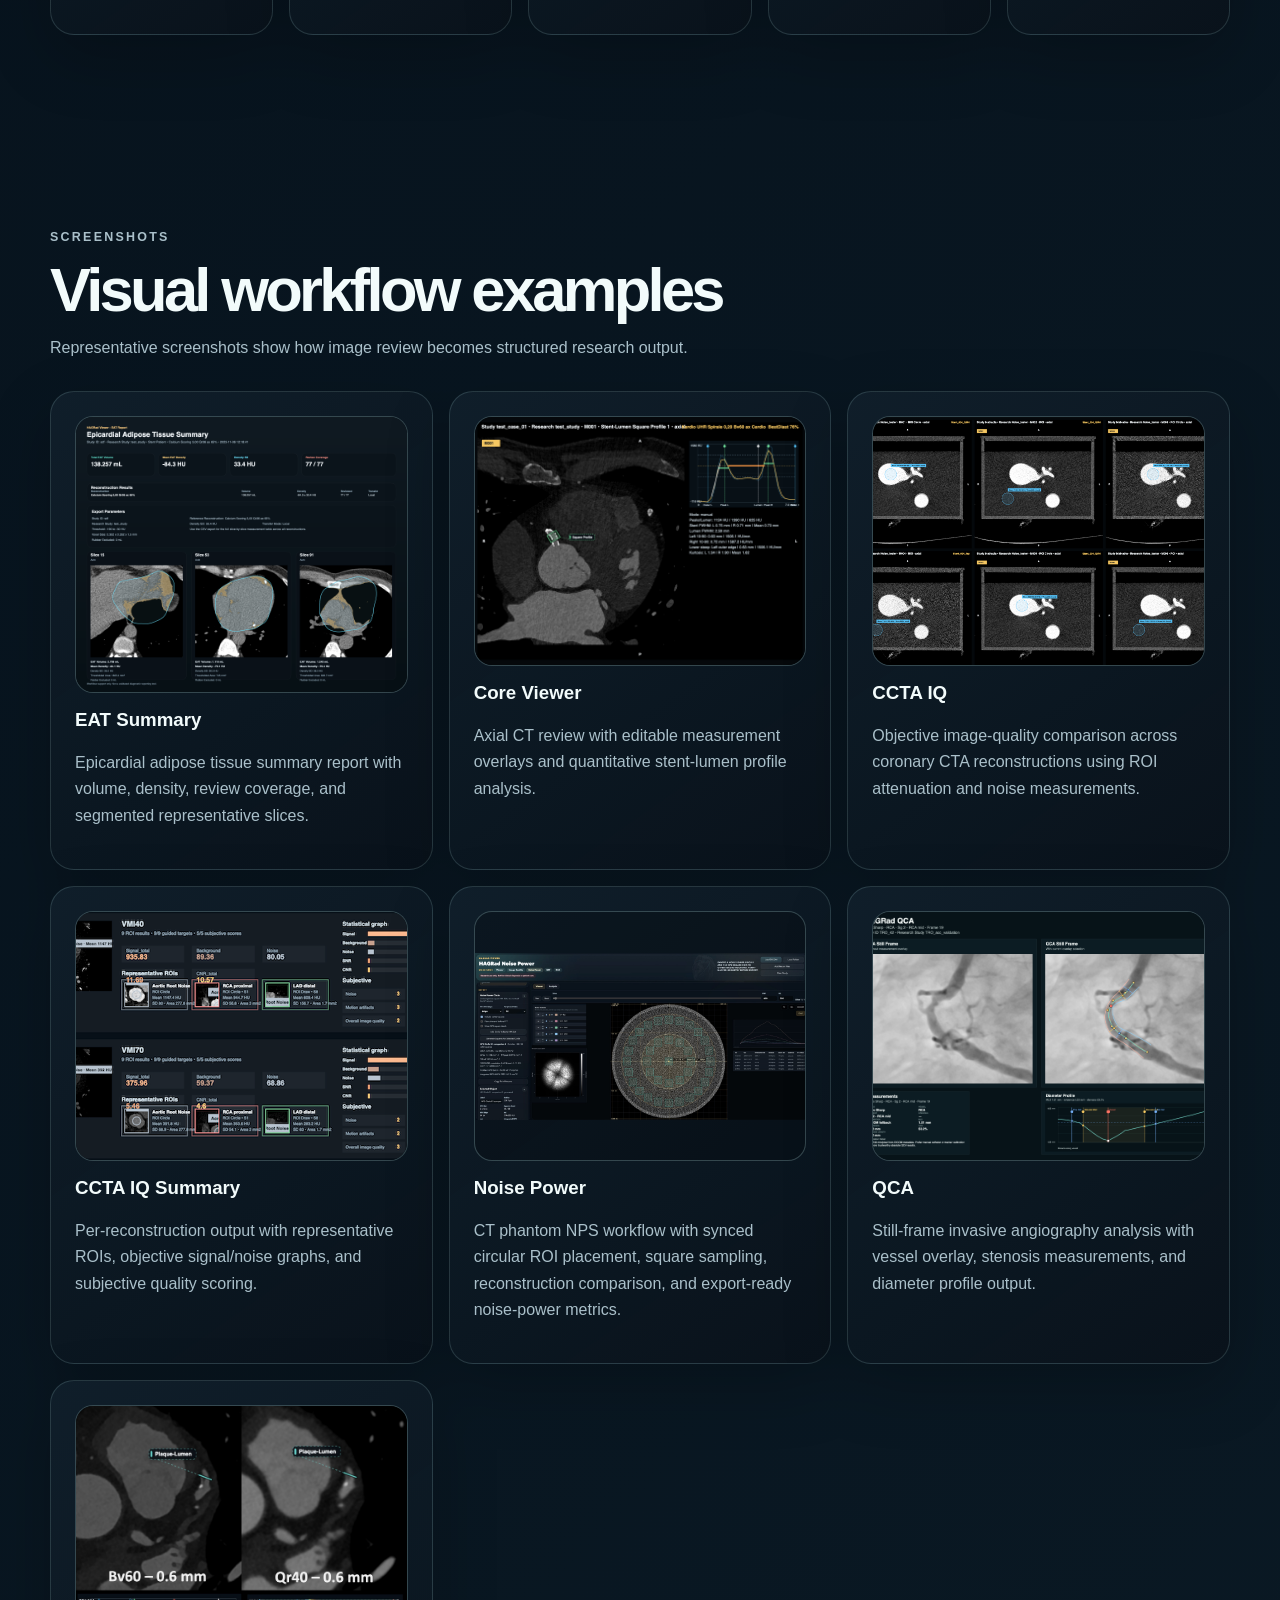
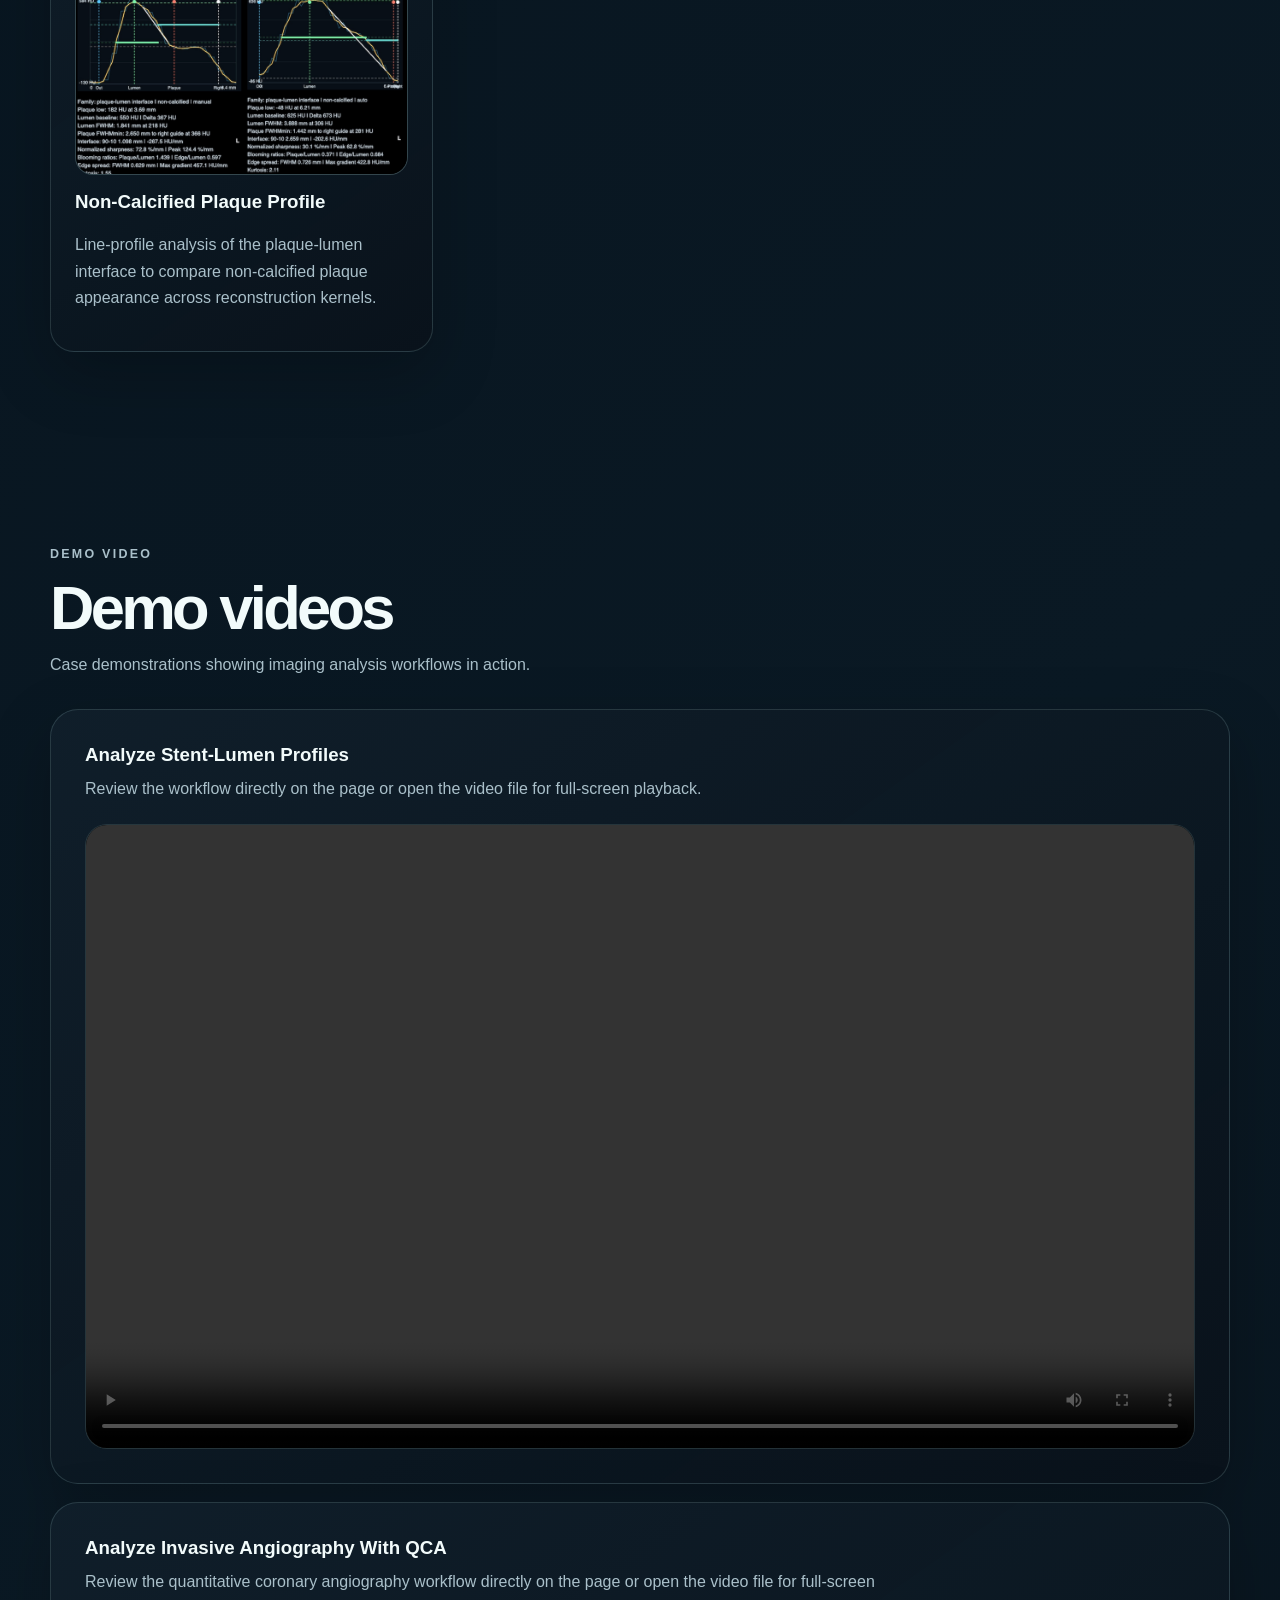
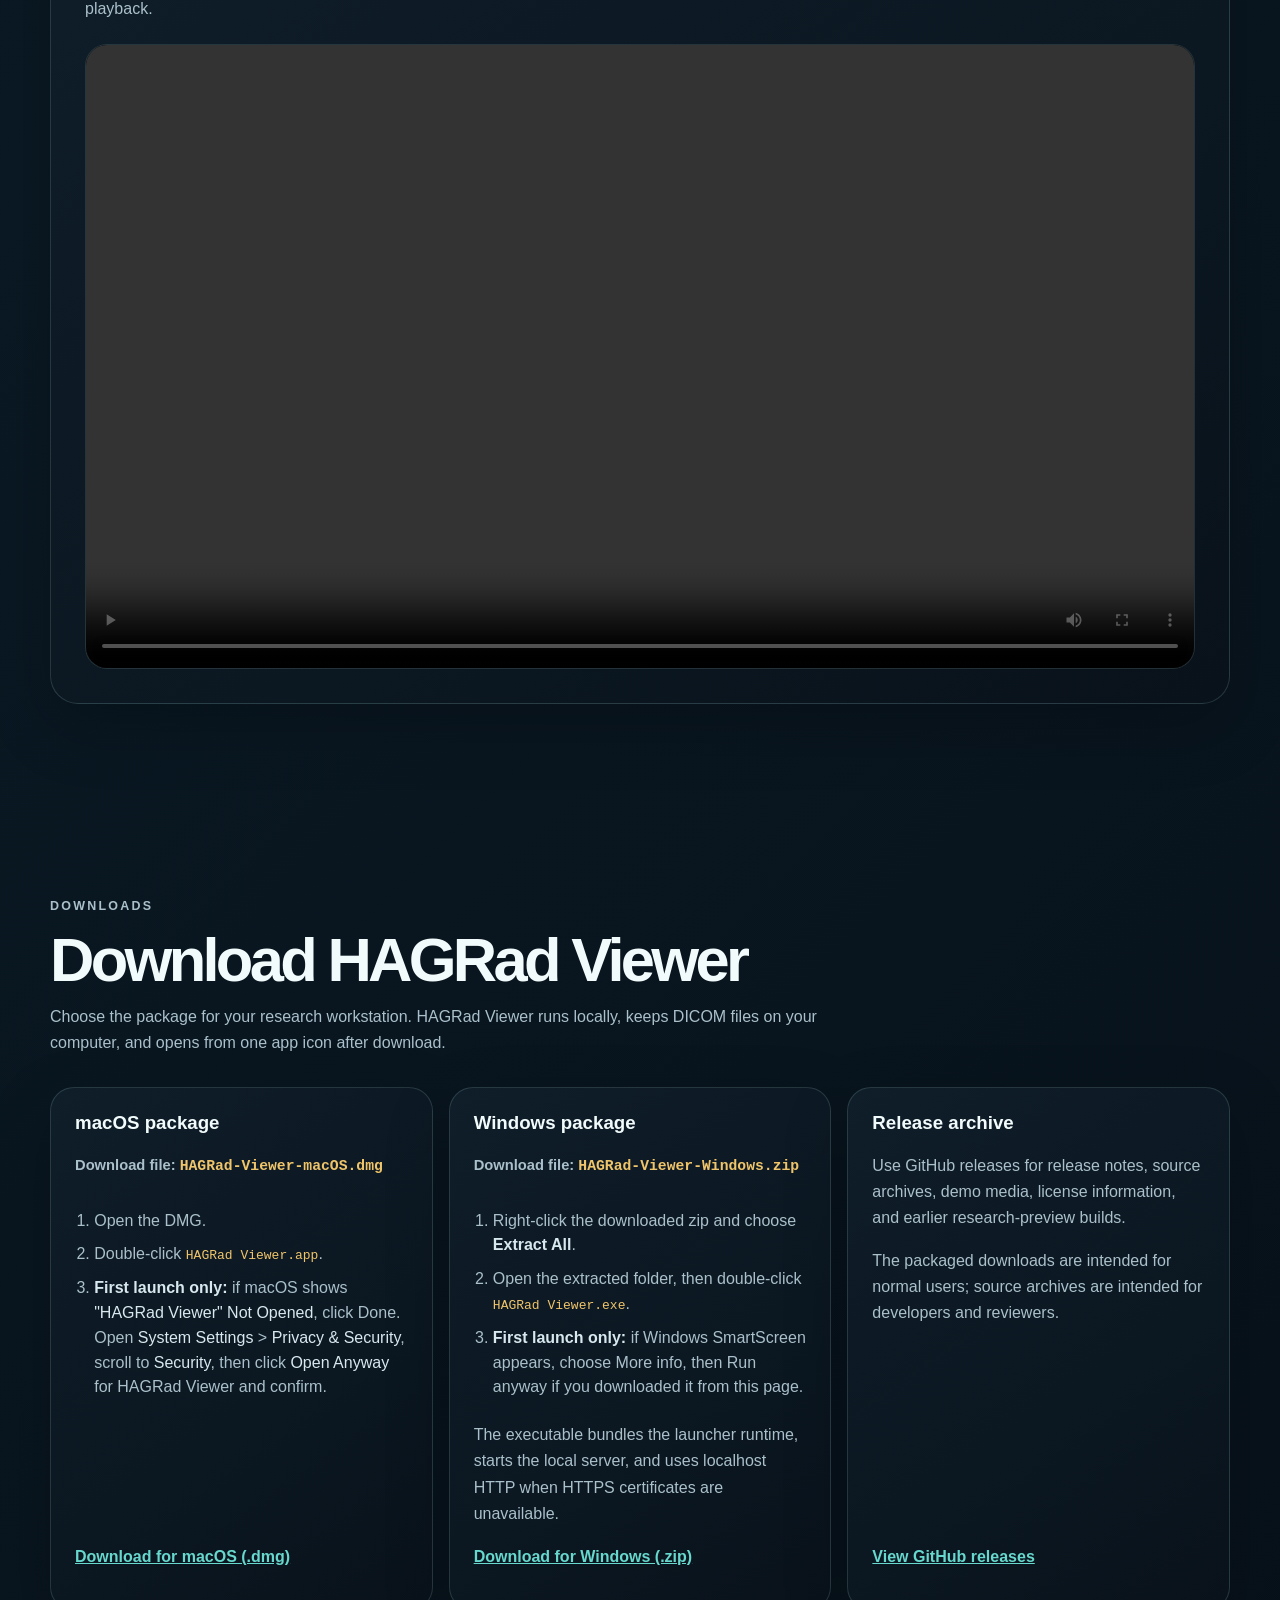
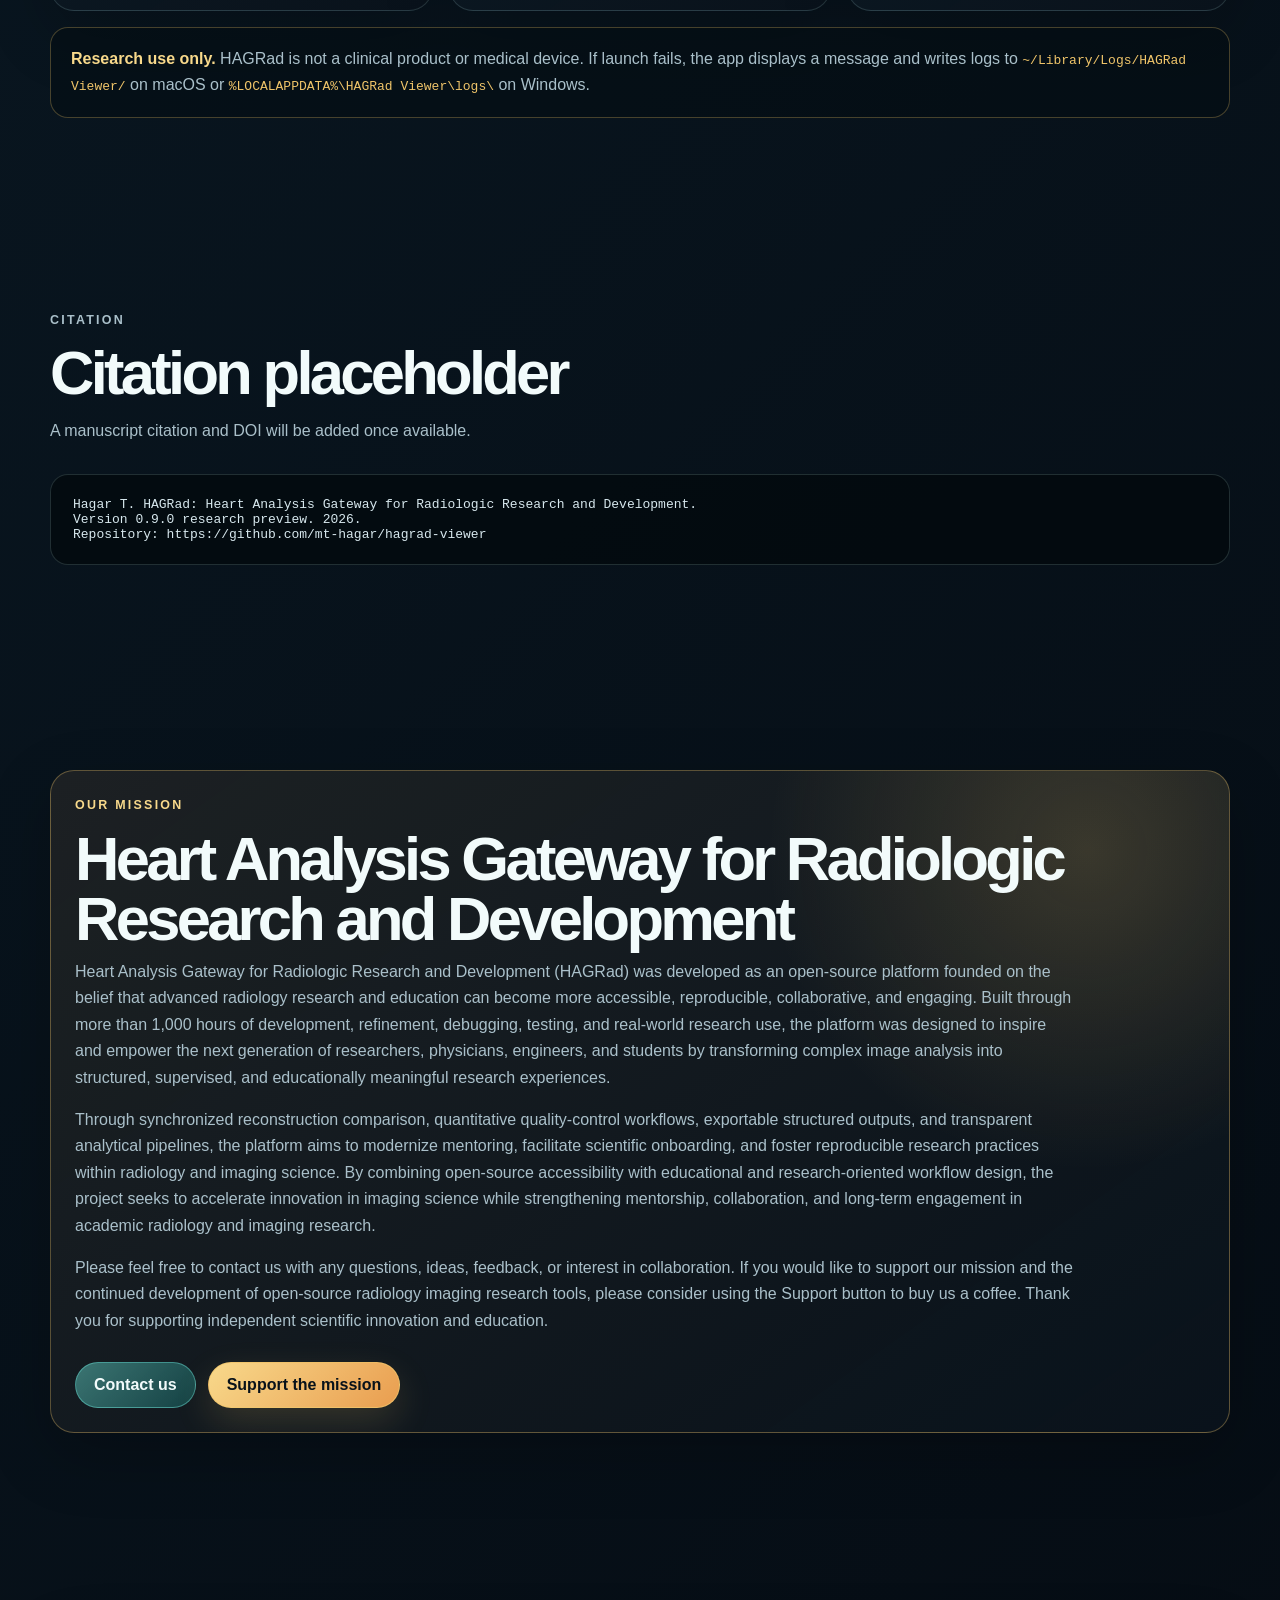
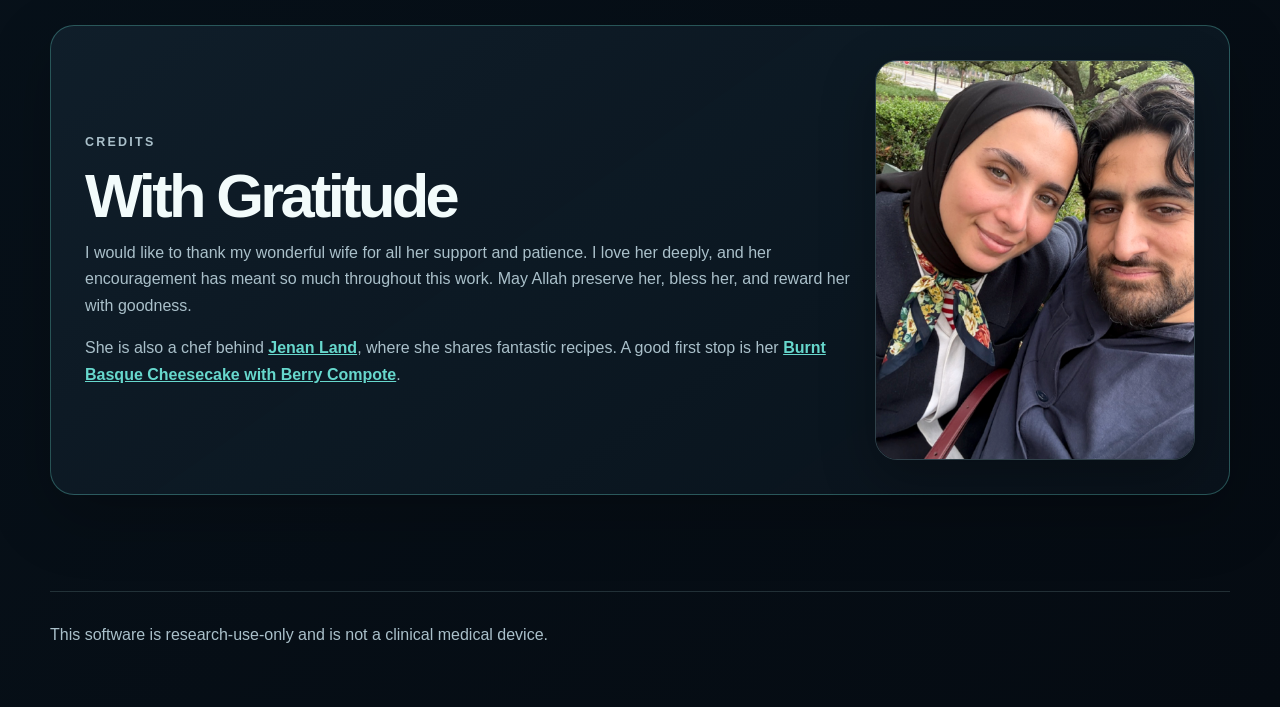
==== commit 1d35ff1e: "Remove underlines from macOS guidance" ====
--- a/docs/index.html
+++ b/docs/index.html
@@ -542,12 +542,8 @@
         color: #d7e8ee;
       }
 
-      .download-steps u {
+      .download-steps .instruction-key {
         color: #d7e8ee;
-        font-weight: inherit;
-        text-decoration-color: var(--teal);
-        text-decoration-thickness: 0.08em;
-        text-underline-offset: 0.16em;
       }
 
       .download-steps code,
@@ -944,7 +940,7 @@
               <ol class="download-steps">
                 <li>Open the DMG.</li>
                 <li>Double-click <code>HAGRad Viewer.app</code>.</li>
-                <li><u>First launch only:</u> if macOS shows <u>&quot;HAGRad Viewer&quot; Not Opened</u>, click Done. Open <u>System Settings</u> &gt; <u>Privacy &amp; Security</u>, scroll to <u>Security</u>, then click <u>Open Anyway</u> for HAGRad Viewer and confirm.</li>
+                <li><strong>First launch only:</strong> if macOS shows <span class="instruction-key">&quot;HAGRad Viewer&quot; Not Opened</span>, click Done. Open <span class="instruction-key">System Settings</span> &gt; <span class="instruction-key">Privacy &amp; Security</span>, scroll to <span class="instruction-key">Security</span>, then click <span class="instruction-key">Open Anyway</span> for HAGRad Viewer and confirm.</li>
               </ol>
               <p><a href="https://github.com/mt-hagar/hagrad-viewer/releases/download/v0.9.0-research-preview/HAGRad-Viewer-macOS.dmg">Download for macOS (.dmg)</a></p>
             </article>
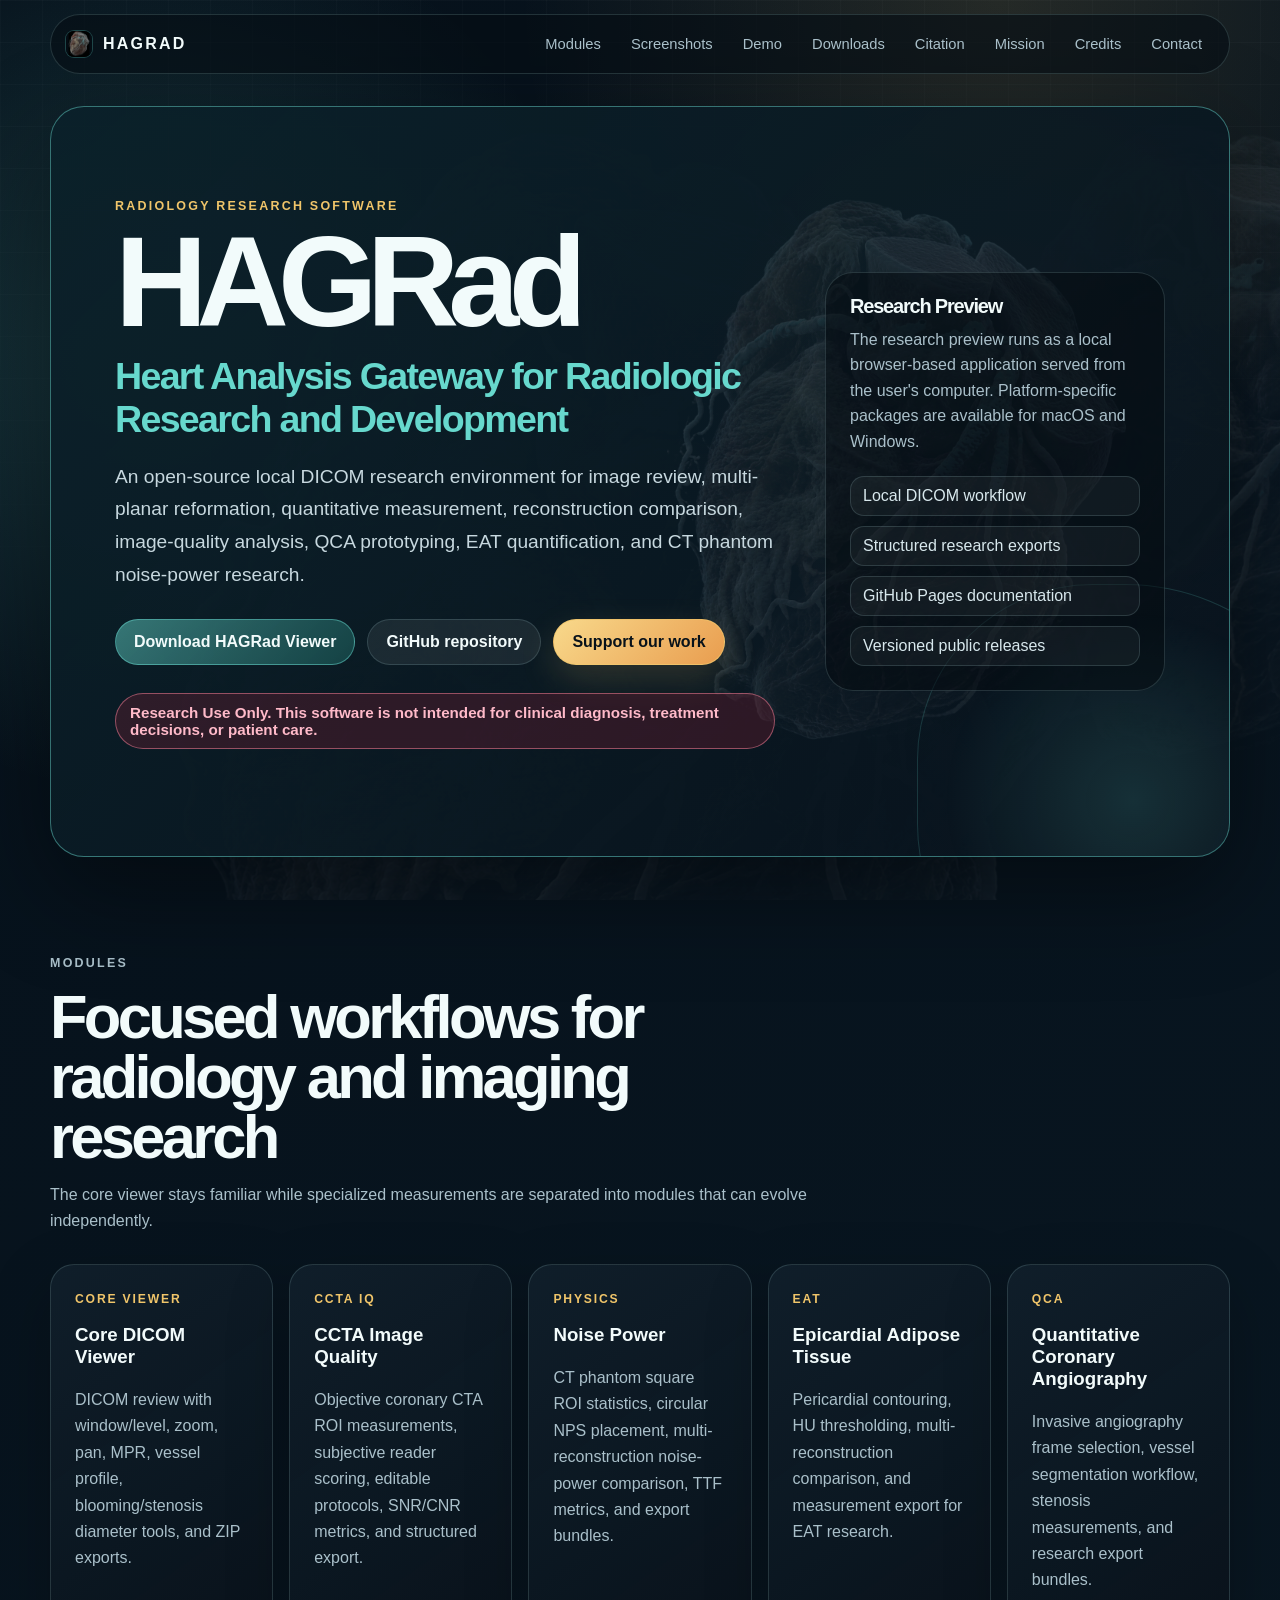
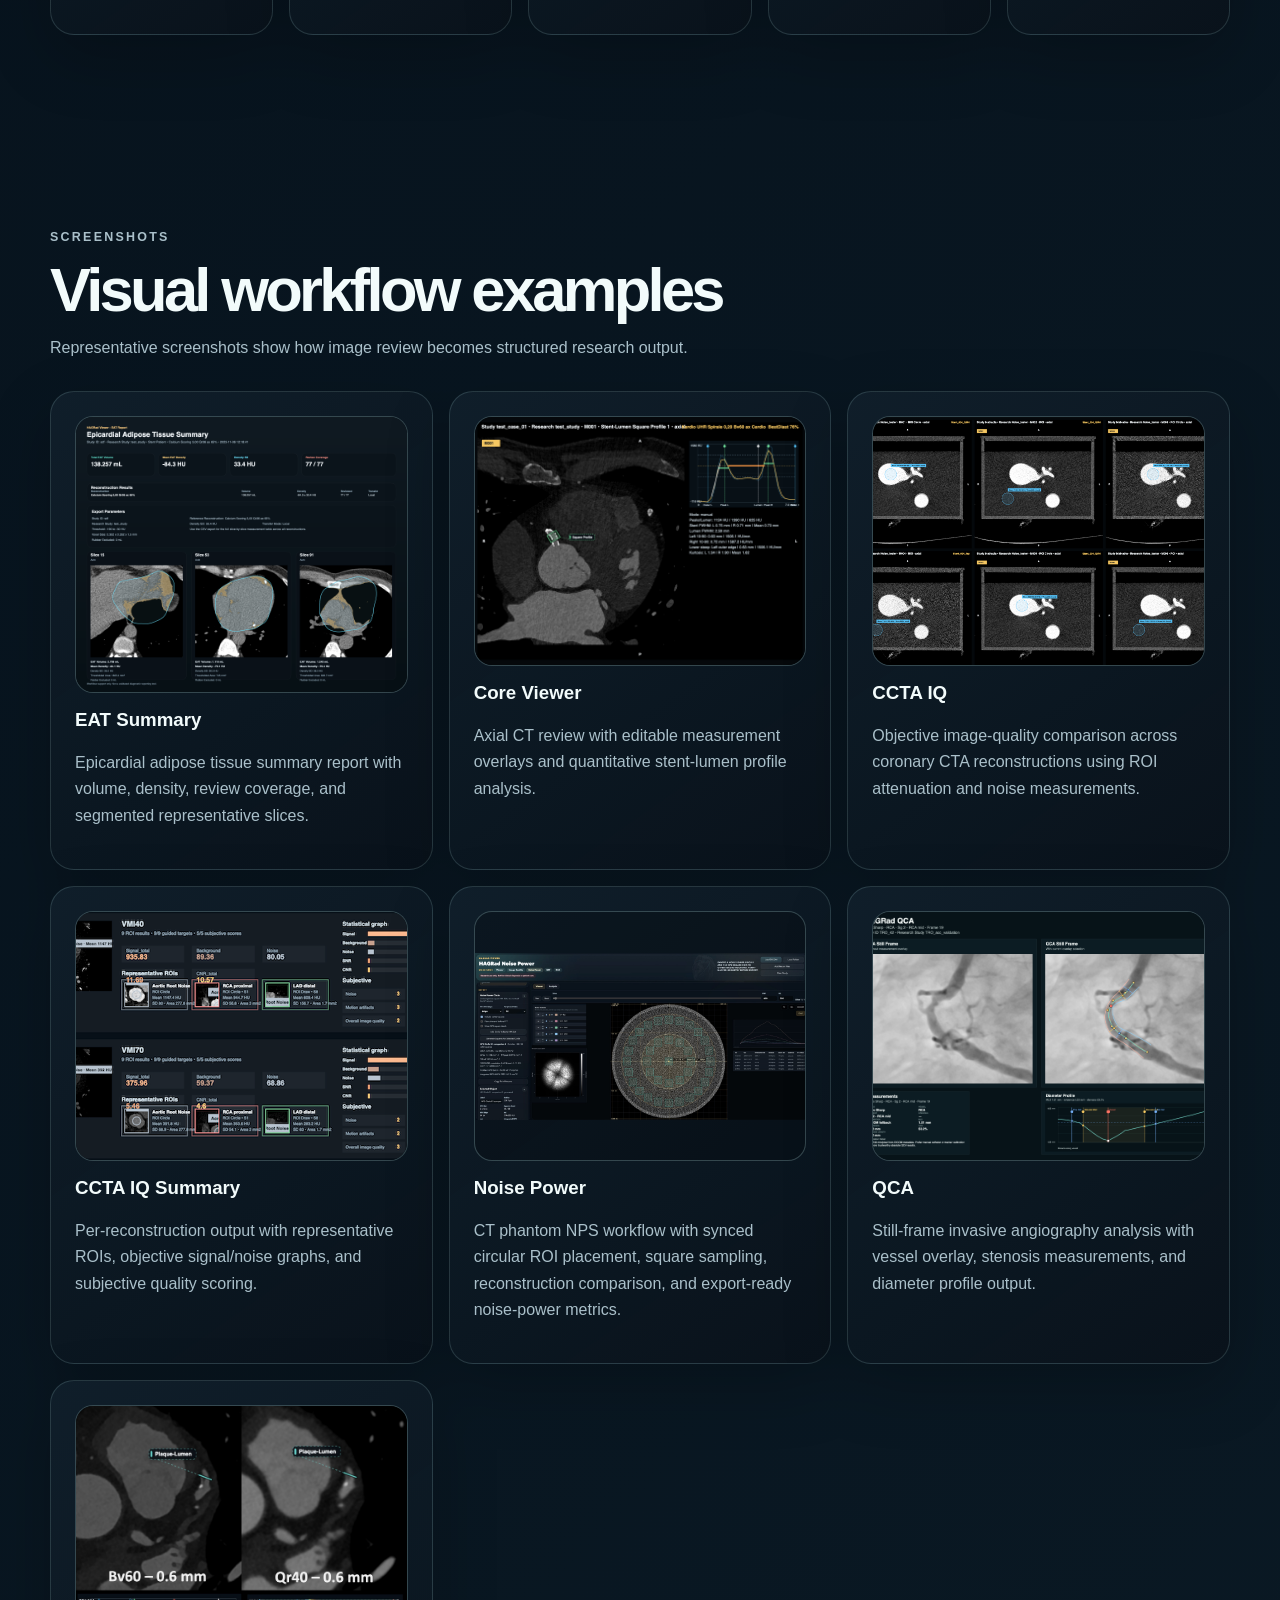
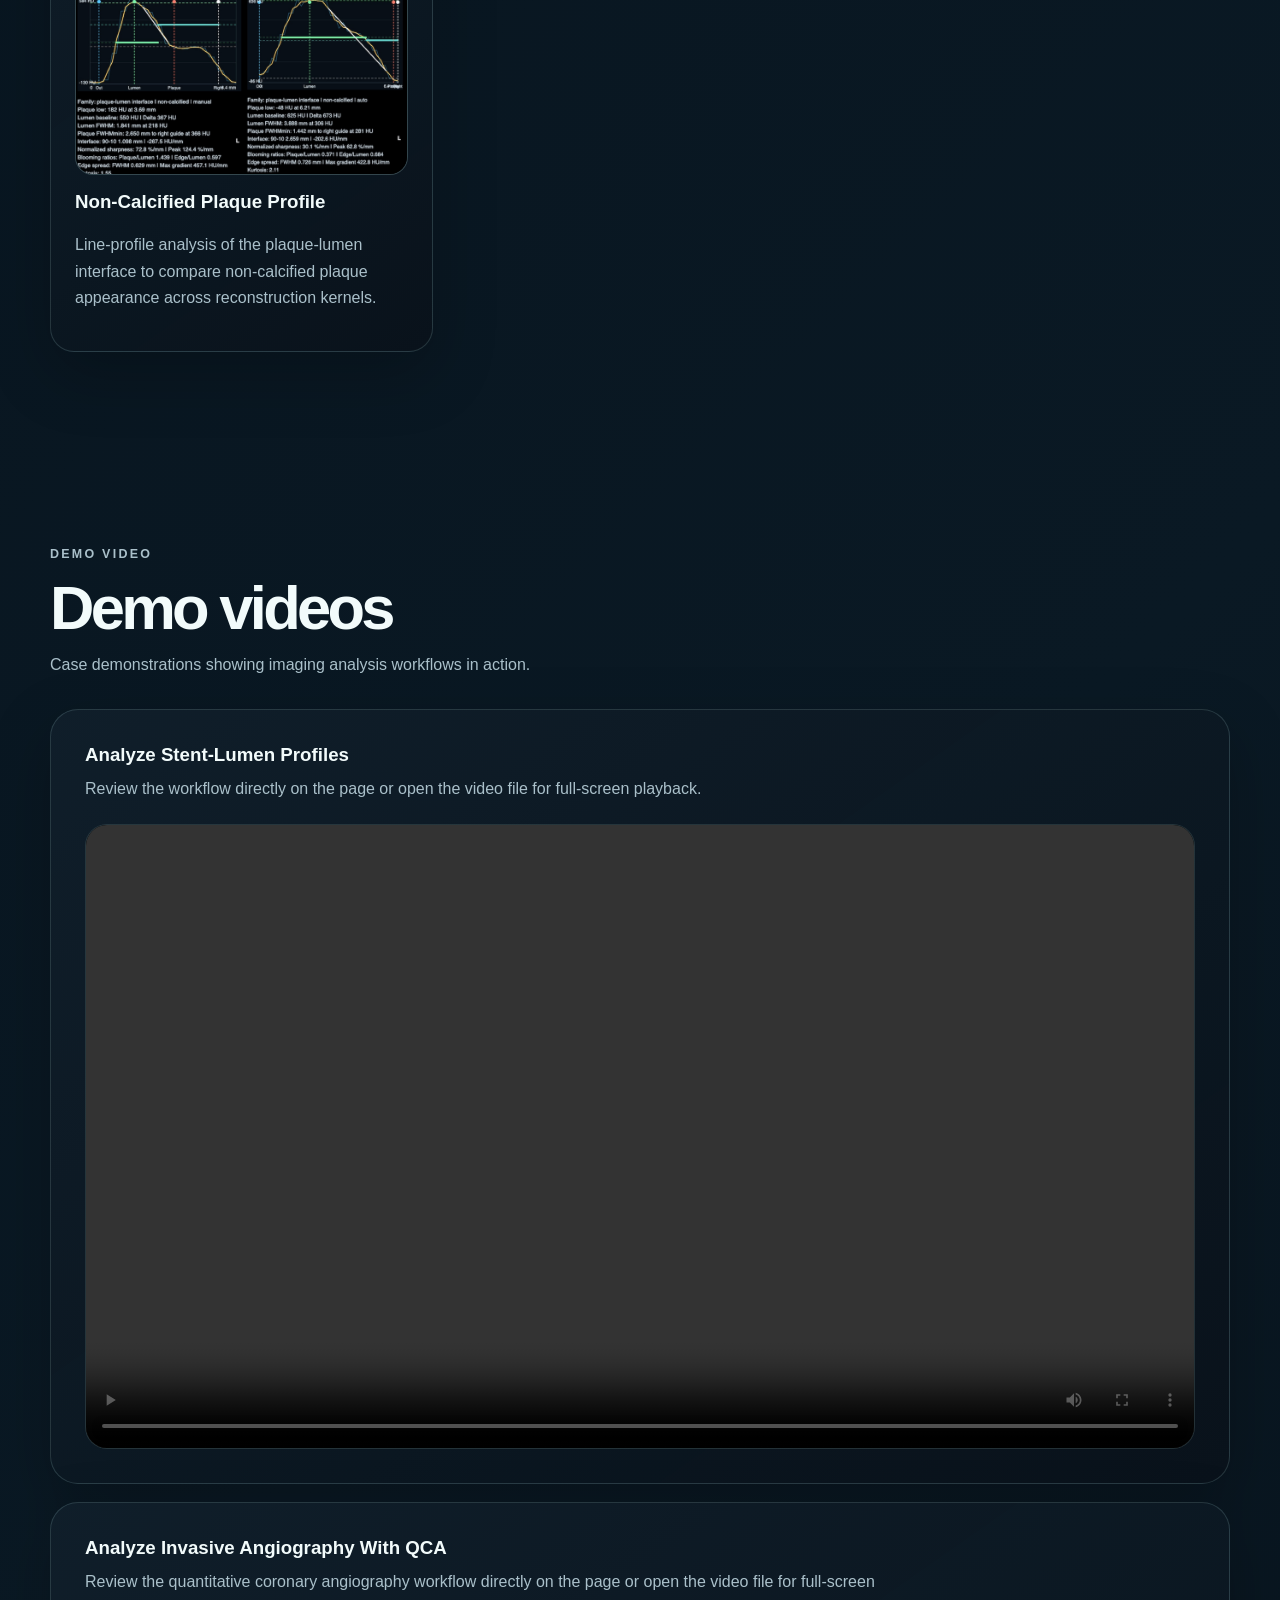
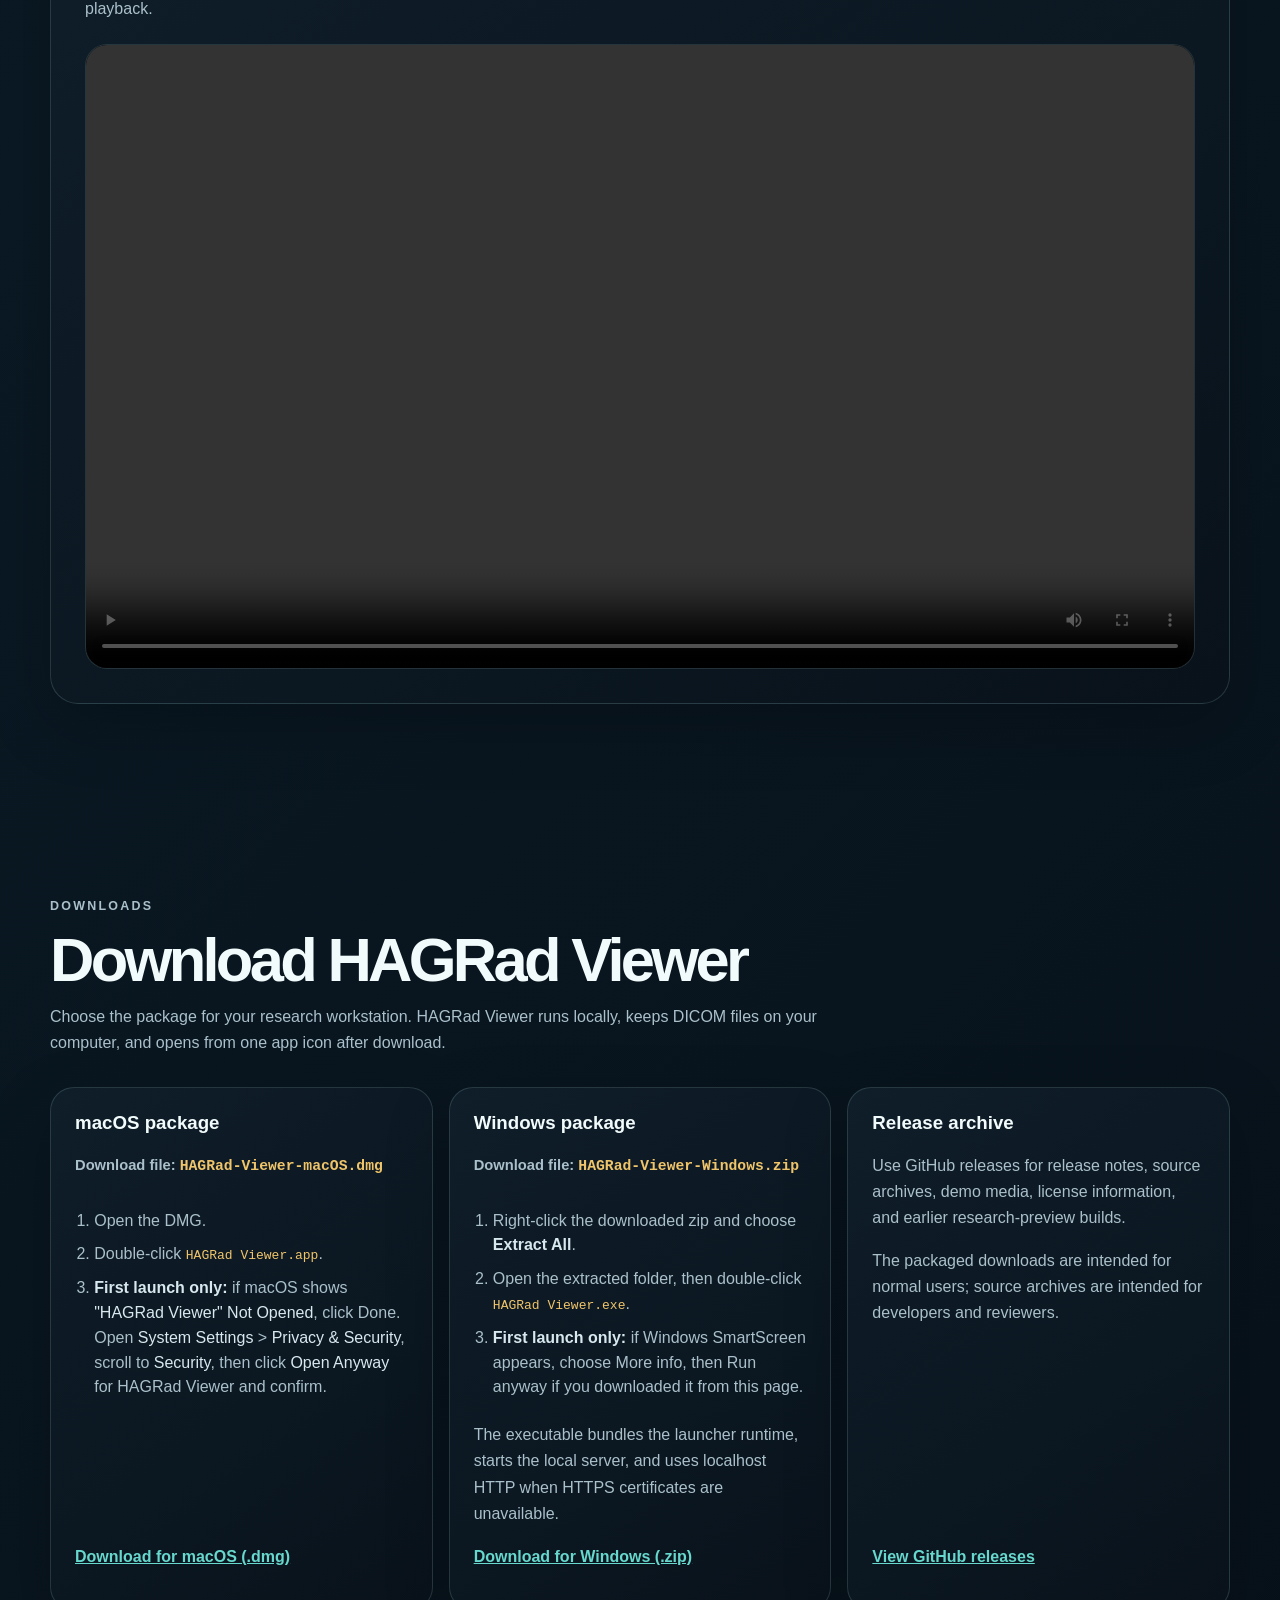
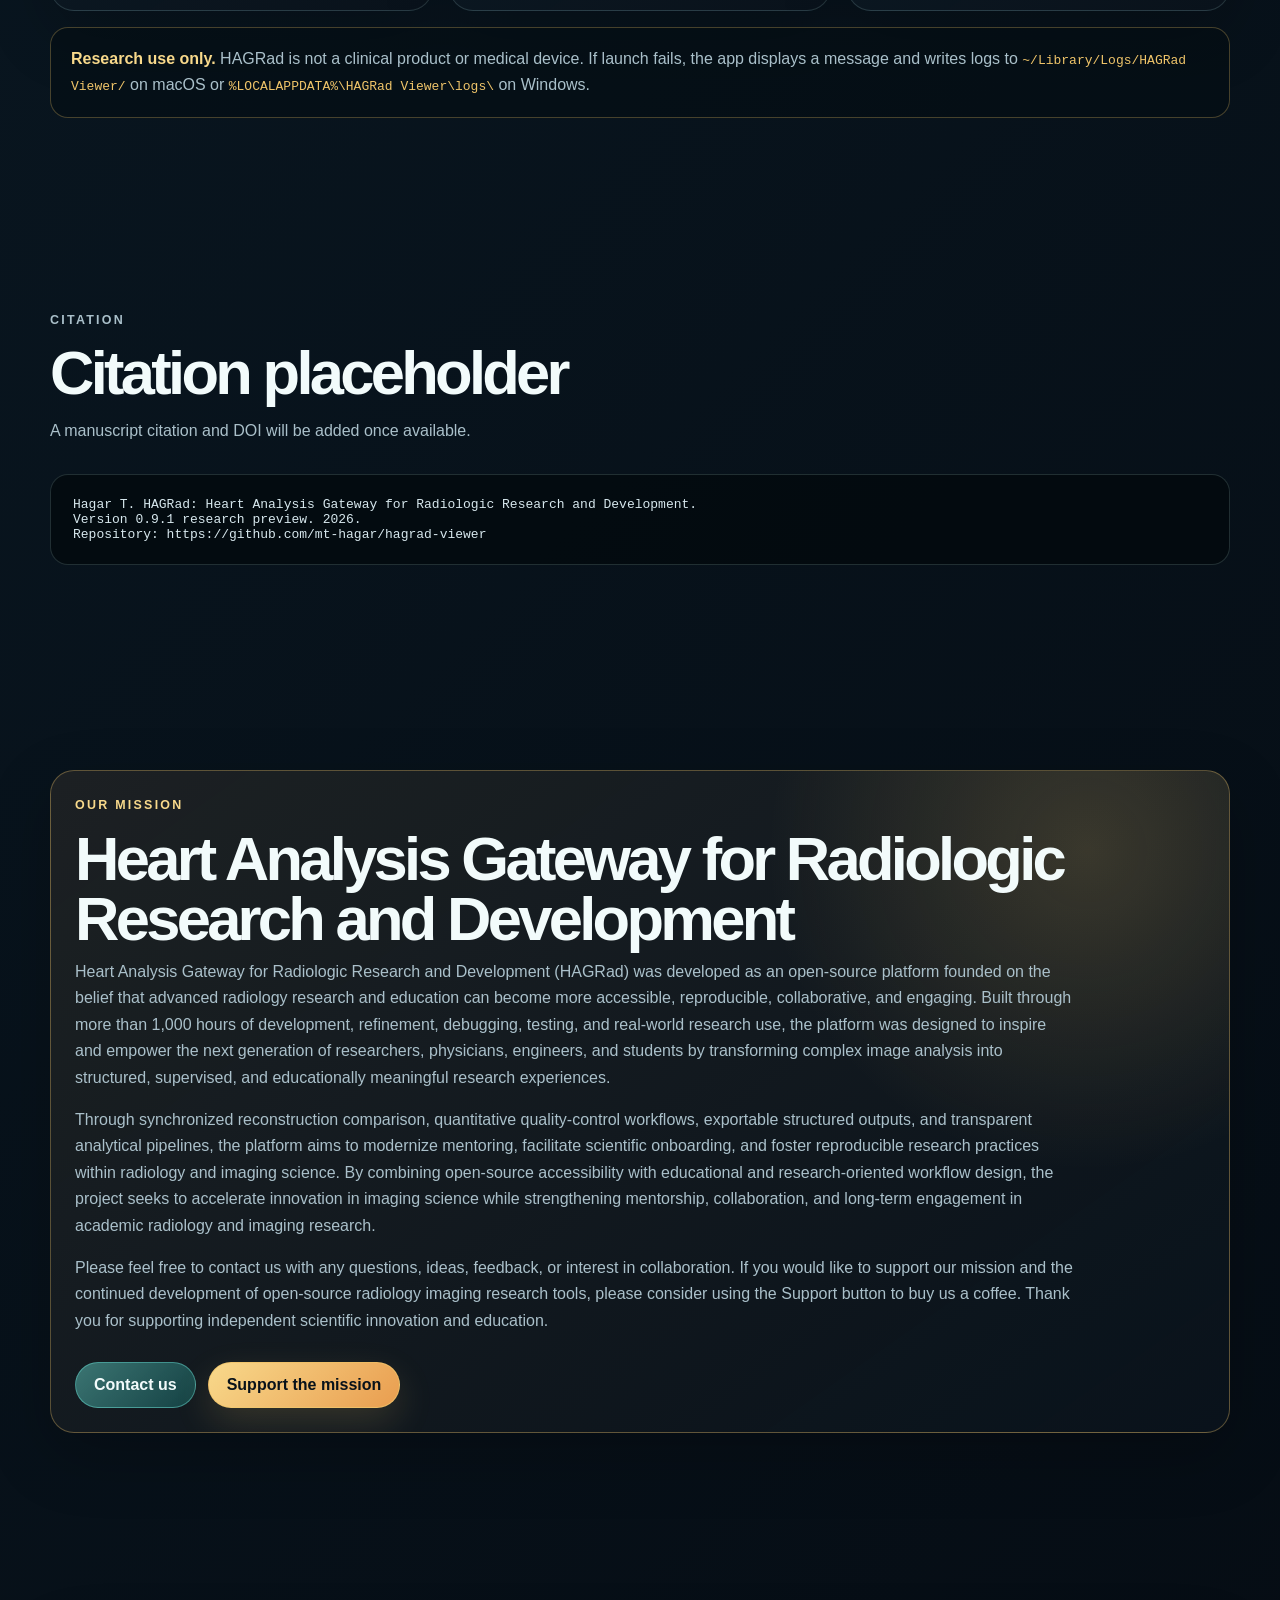
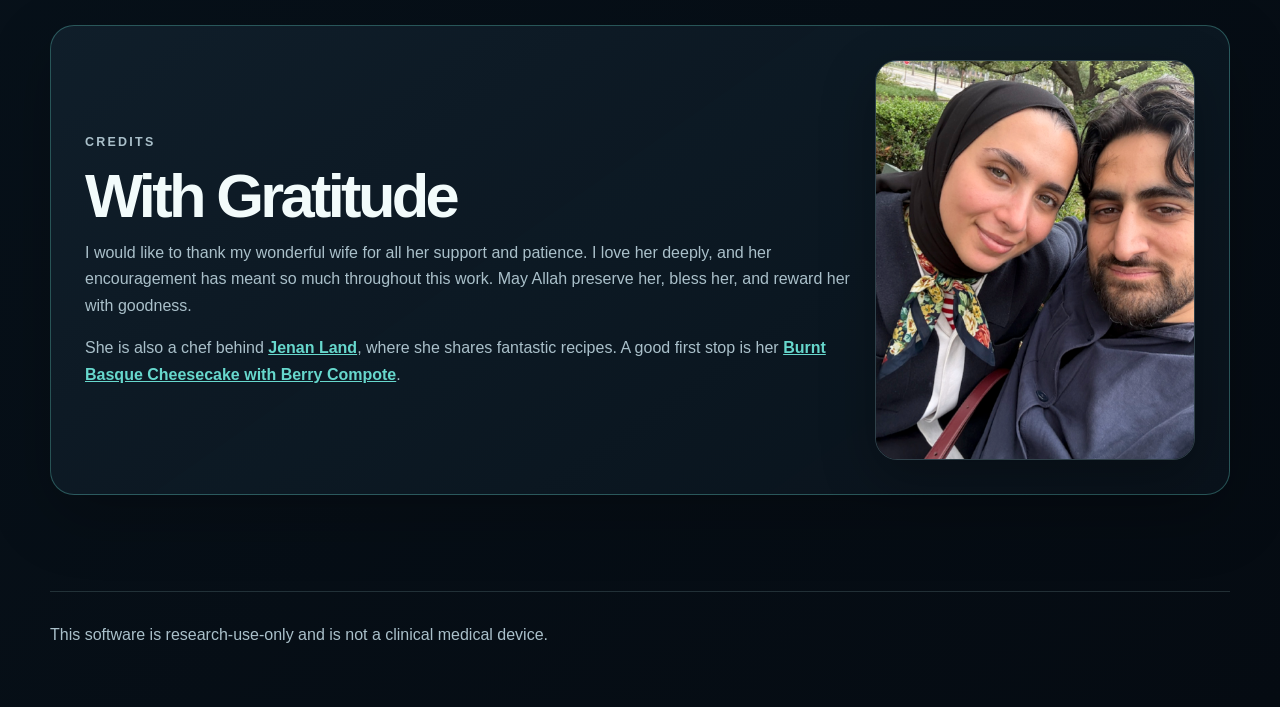
==== commit b512a0d0: "Release v0.9.1 raw profile update" ====
--- a/docs/index.html
+++ b/docs/index.html
@@ -917,8 +917,8 @@
             <p>Review the quantitative coronary angiography workflow directly on the page or open the video file for full-screen playback.</p>
             <div class="video-frame">
               <video controls preload="metadata" playsinline>
-                <source src="https://github.com/mt-hagar/hagrad-viewer/releases/download/v0.9.0-research-preview/HAGRad-QCA-demo-MUSC.mp4" type="video/mp4" />
-                <a href="https://github.com/mt-hagar/hagrad-viewer/releases/download/v0.9.0-research-preview/HAGRad-QCA-demo-MUSC.mp4">Download the QCA demo video</a>
+                <source src="https://github.com/mt-hagar/hagrad-viewer/releases/download/v0.9.1-research-preview/HAGRad-QCA-demo-MUSC.mp4" type="video/mp4" />
+                <a href="https://github.com/mt-hagar/hagrad-viewer/releases/download/v0.9.1-research-preview/HAGRad-QCA-demo-MUSC.mp4">Download the QCA demo video</a>
               </video>
             </div>
           </article>
@@ -942,7 +942,7 @@
                 <li>Double-click <code>HAGRad Viewer.app</code>.</li>
                 <li><strong>First launch only:</strong> if macOS shows <span class="instruction-key">&quot;HAGRad Viewer&quot; Not Opened</span>, click Done. Open <span class="instruction-key">System Settings</span> &gt; <span class="instruction-key">Privacy &amp; Security</span>, scroll to <span class="instruction-key">Security</span>, then click <span class="instruction-key">Open Anyway</span> for HAGRad Viewer and confirm.</li>
               </ol>
-              <p><a href="https://github.com/mt-hagar/hagrad-viewer/releases/download/v0.9.0-research-preview/HAGRad-Viewer-macOS.dmg">Download for macOS (.dmg)</a></p>
+              <p><a href="https://github.com/mt-hagar/hagrad-viewer/releases/download/v0.9.1-research-preview/HAGRad-Viewer-macOS.dmg">Download for macOS (.dmg)</a></p>
             </article>
             <article class="info-card download-card">
               <h3>Windows package</h3>
@@ -953,7 +953,7 @@
                 <li><strong>First launch only:</strong> if Windows SmartScreen appears, choose More info, then Run anyway if you downloaded it from this page.</li>
               </ol>
               <p>The executable bundles the launcher runtime, starts the local server, and uses localhost HTTP when HTTPS certificates are unavailable.</p>
-              <p><a href="https://github.com/mt-hagar/hagrad-viewer/releases/download/v0.9.0-research-preview/HAGRad-Viewer-Windows.zip">Download for Windows (.zip)</a></p>
+              <p><a href="https://github.com/mt-hagar/hagrad-viewer/releases/download/v0.9.1-research-preview/HAGRad-Viewer-Windows.zip">Download for Windows (.zip)</a></p>
             </article>
             <article class="info-card download-card">
               <h3>Release archive</h3>
@@ -979,7 +979,7 @@
             <p>A manuscript citation and DOI will be added once available.</p>
           </div>
           <pre class="citation-box"><code>Hagar T. HAGRad: Heart Analysis Gateway for Radiologic Research and Development.
-Version 0.9.0 research preview. 2026.
+Version 0.9.1 research preview. 2026.
 Repository: https://github.com/mt-hagar/hagrad-viewer</code></pre>
         </section>
 
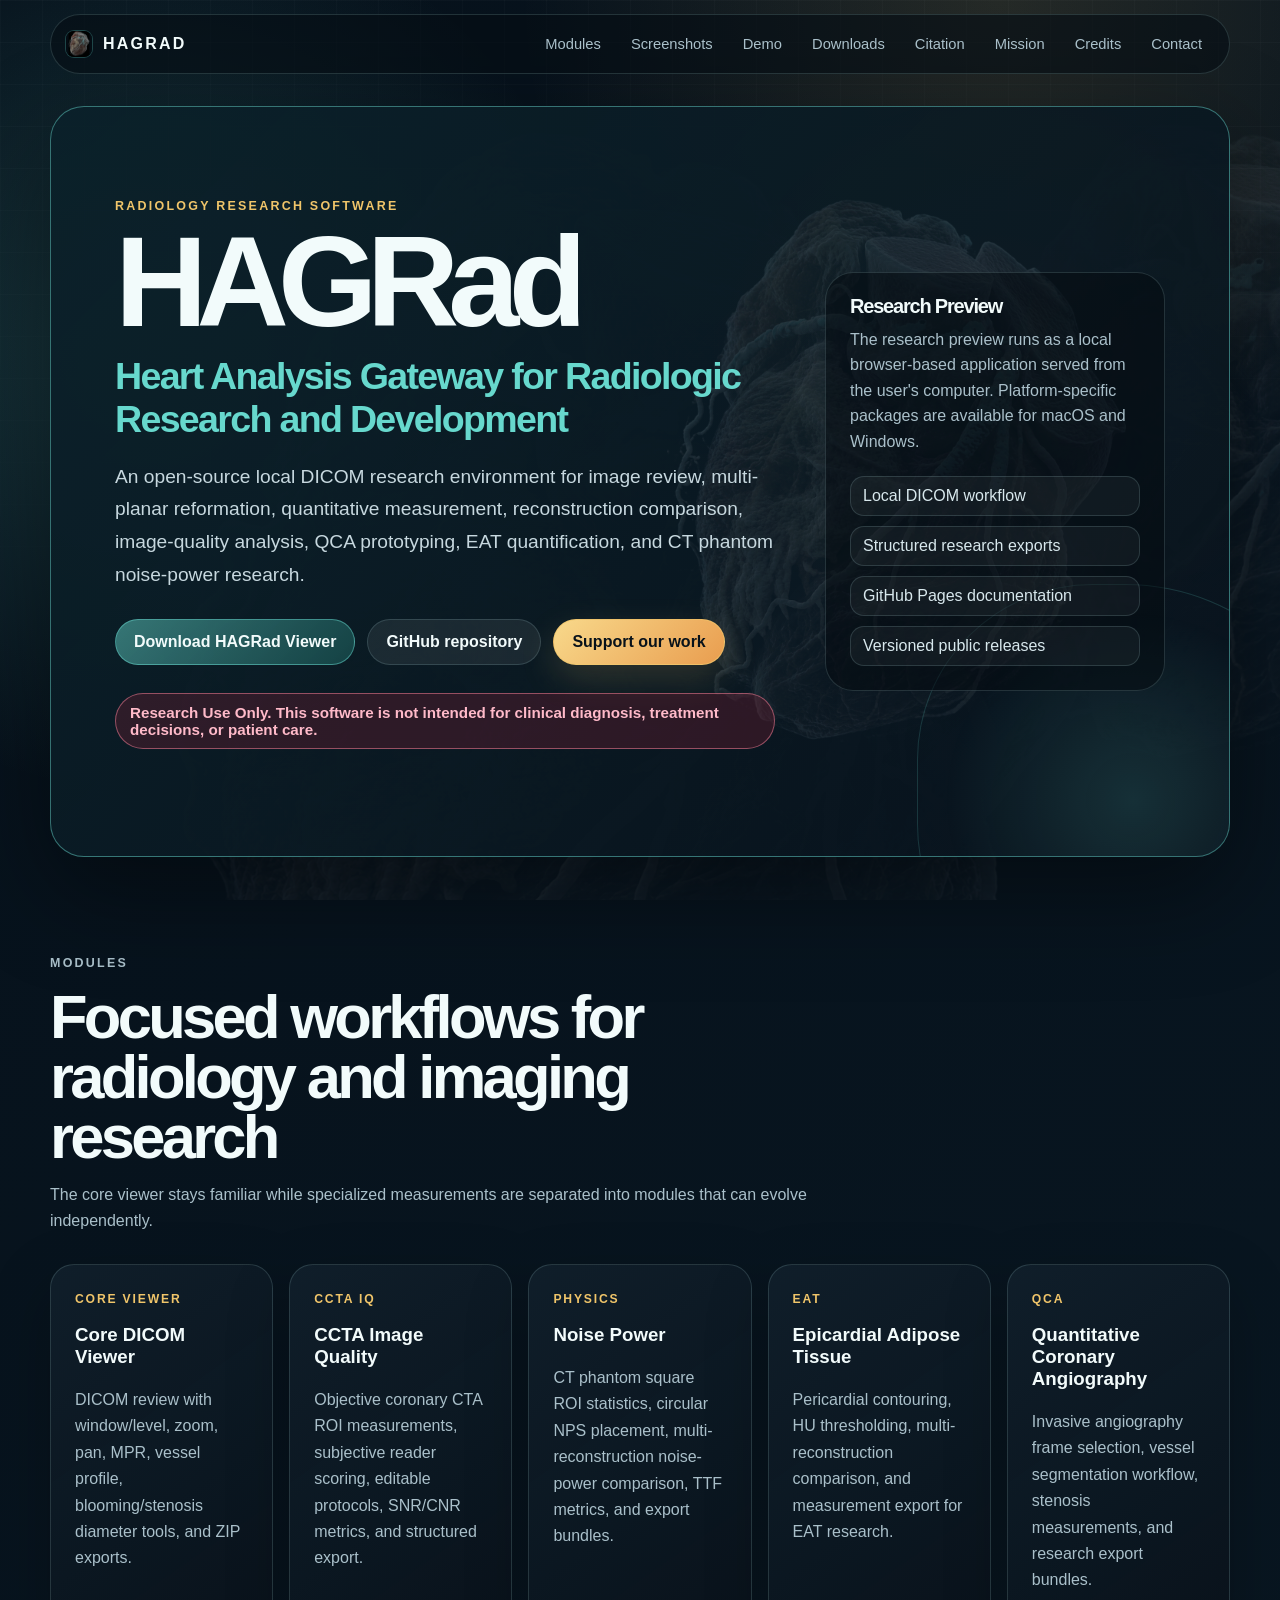
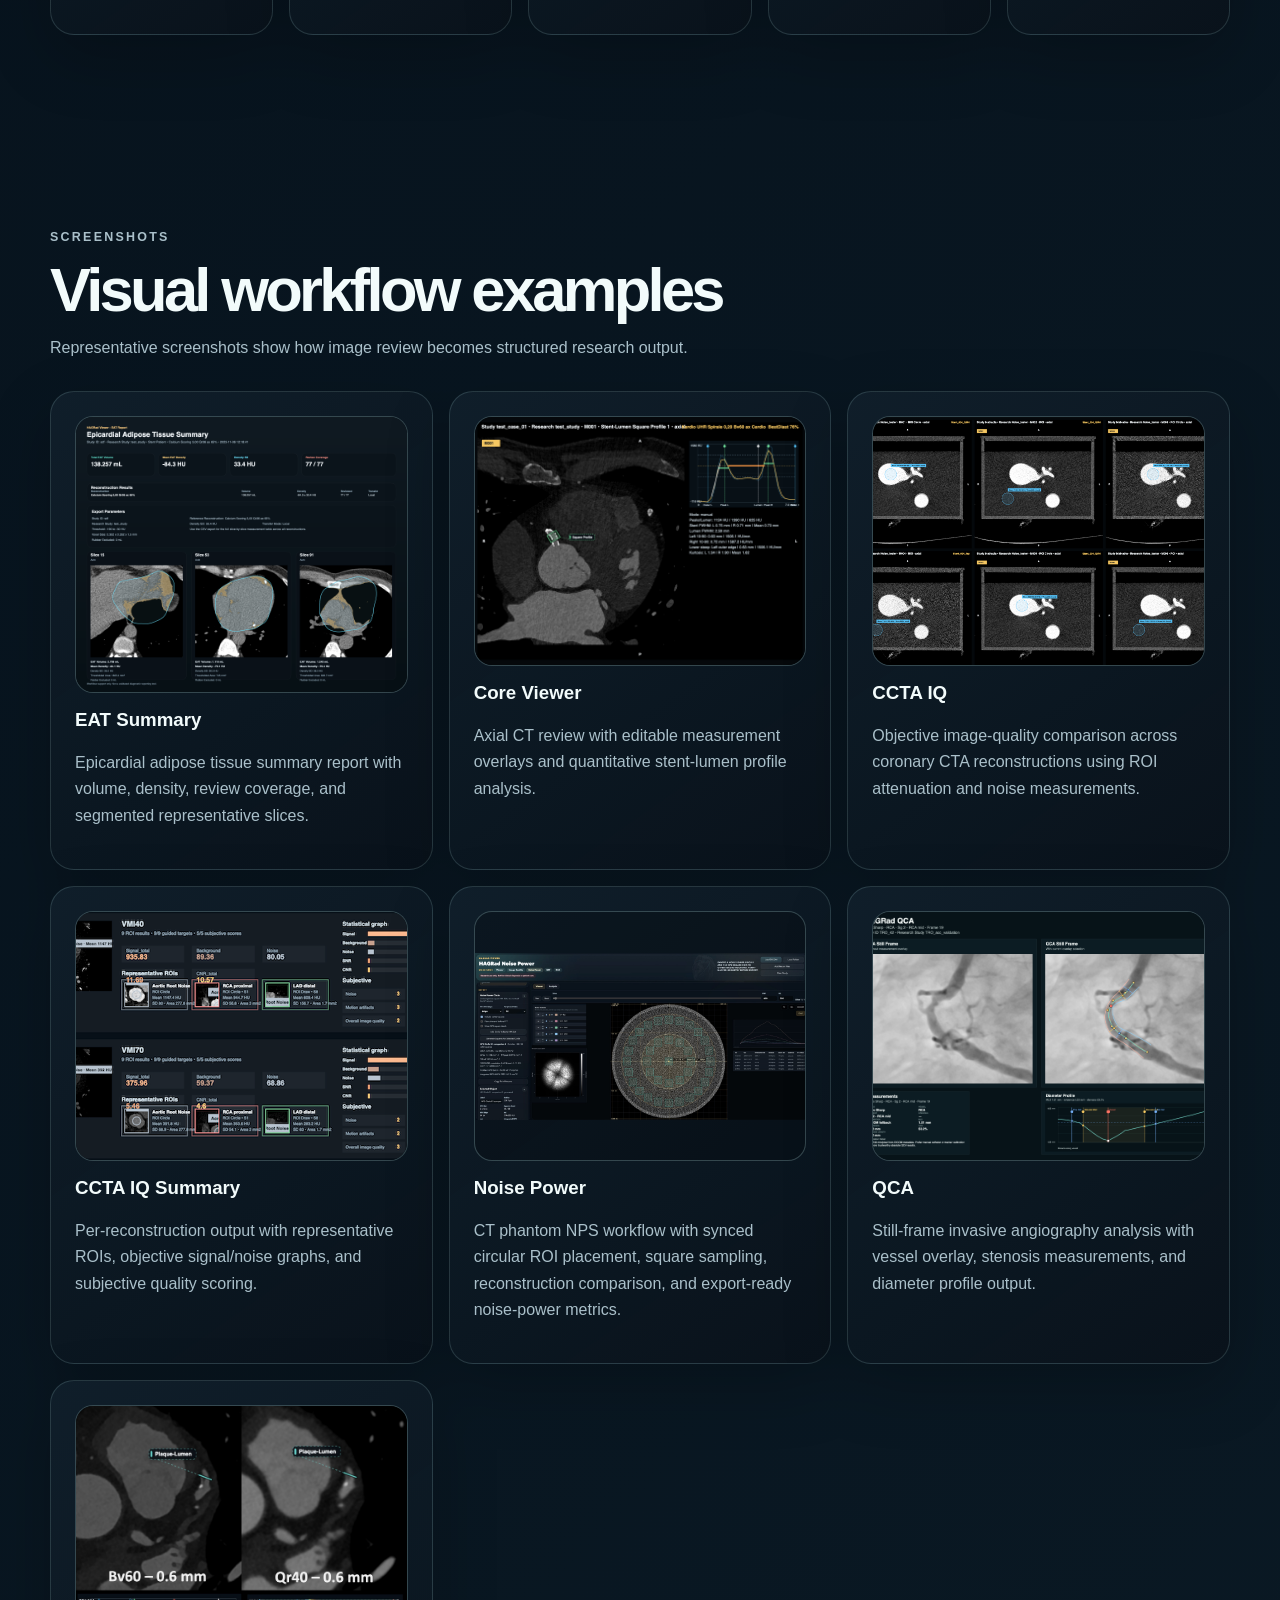
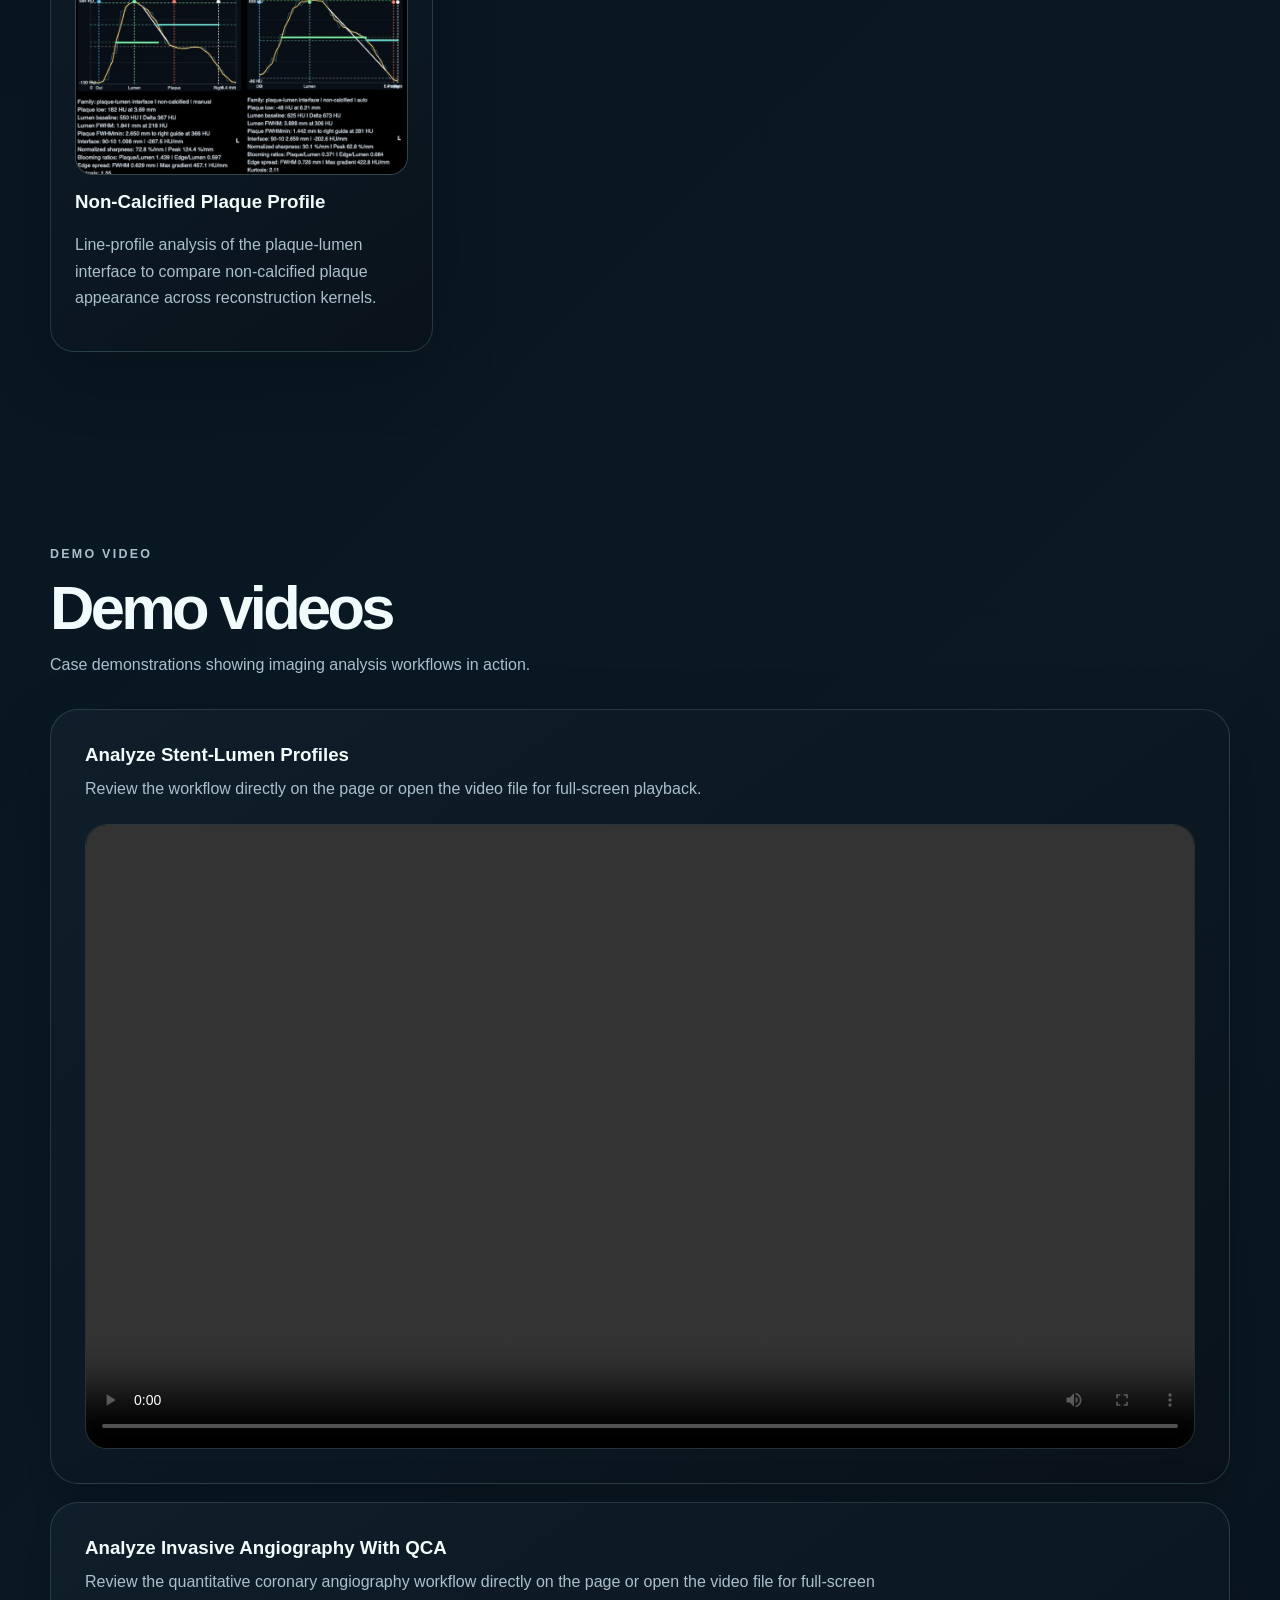
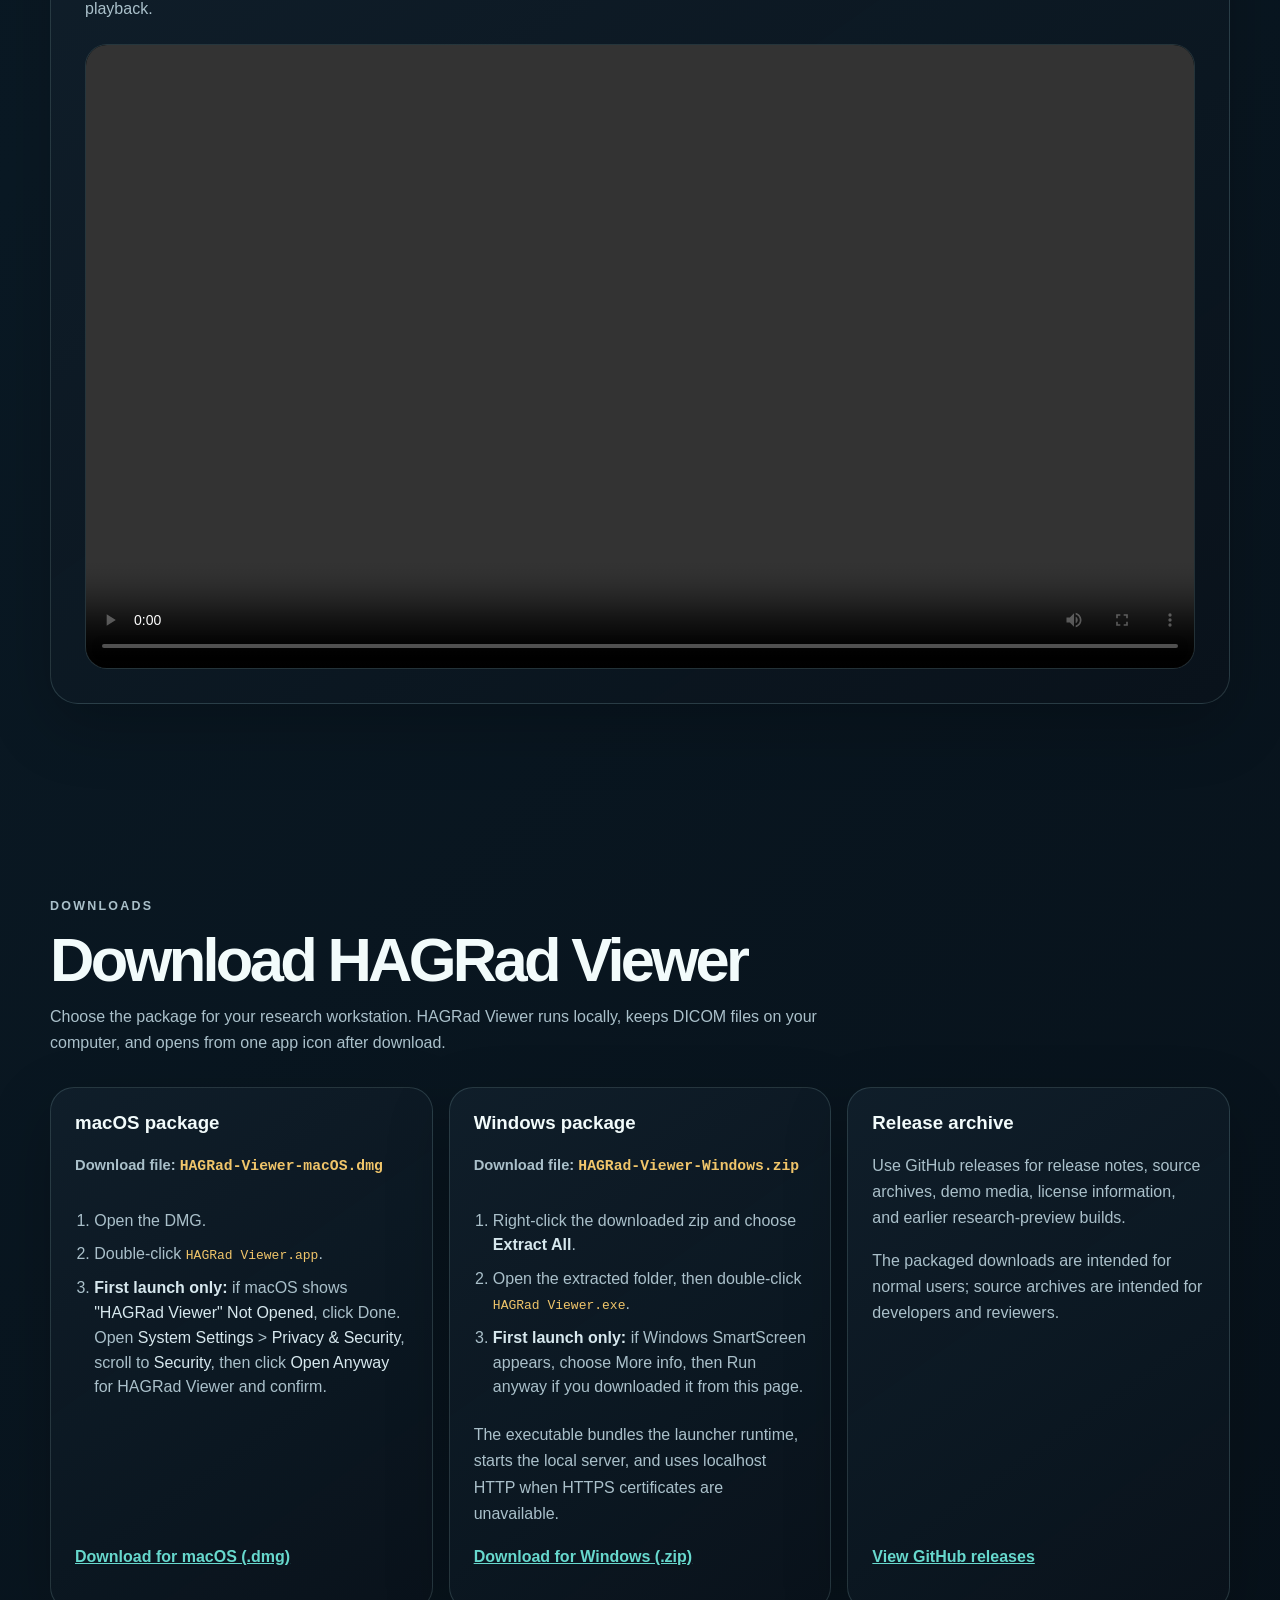
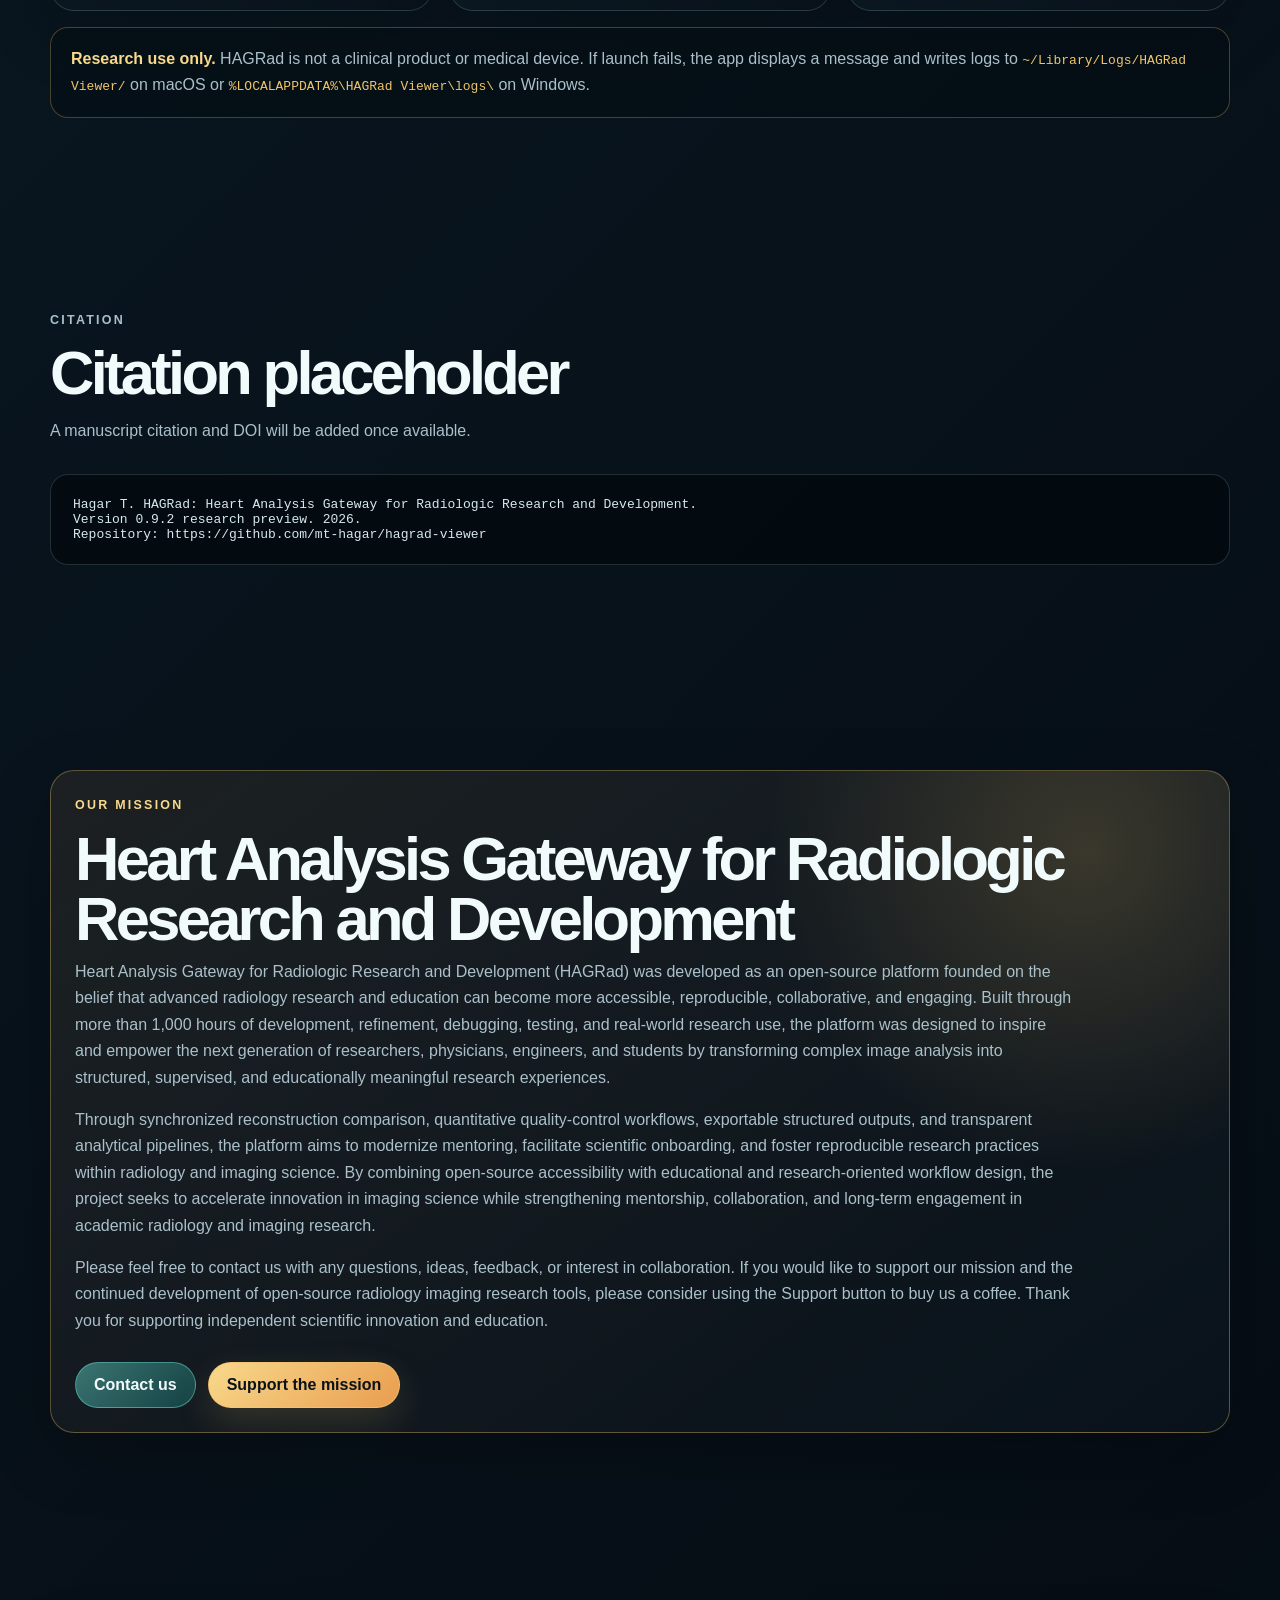
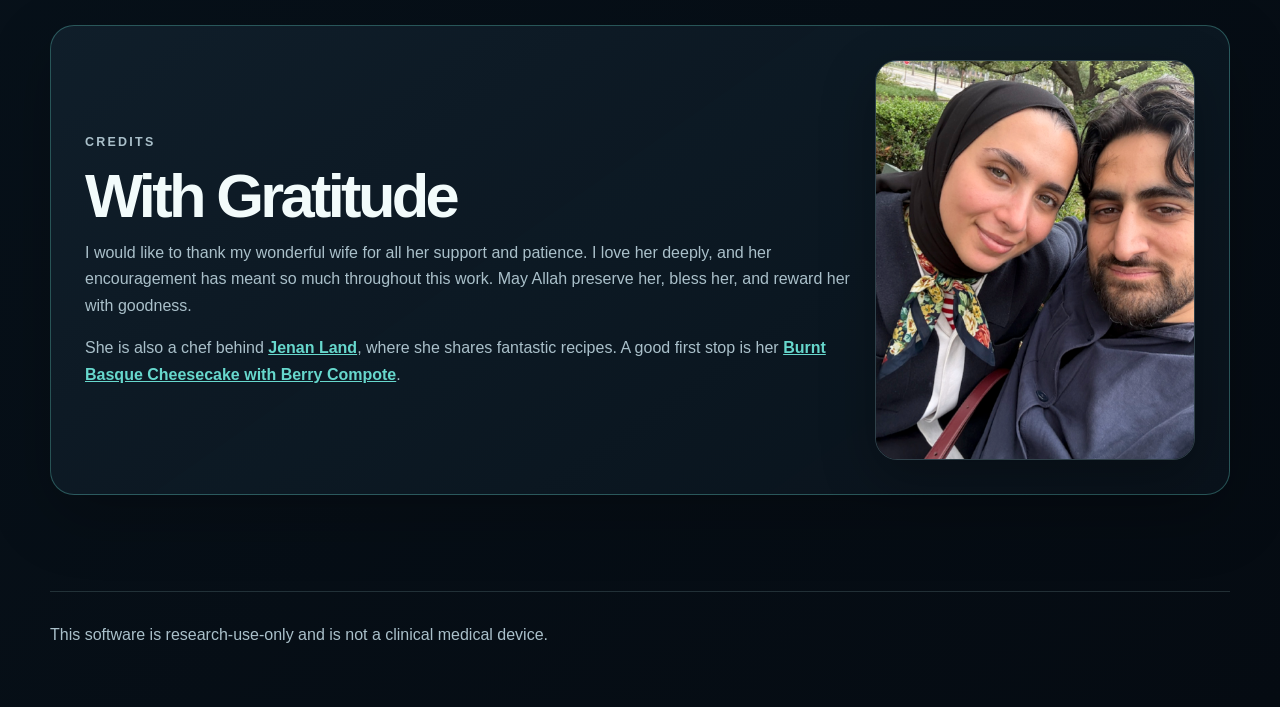
==== commit cf3b2bbc: "Release v0.9.2 workbook export update" ====
--- a/docs/index.html
+++ b/docs/index.html
@@ -917,8 +917,8 @@
             <p>Review the quantitative coronary angiography workflow directly on the page or open the video file for full-screen playback.</p>
             <div class="video-frame">
               <video controls preload="metadata" playsinline>
-                <source src="https://github.com/mt-hagar/hagrad-viewer/releases/download/v0.9.1-research-preview/HAGRad-QCA-demo-MUSC.mp4" type="video/mp4" />
-                <a href="https://github.com/mt-hagar/hagrad-viewer/releases/download/v0.9.1-research-preview/HAGRad-QCA-demo-MUSC.mp4">Download the QCA demo video</a>
+                <source src="https://github.com/mt-hagar/hagrad-viewer/releases/download/v0.9.2-research-preview/HAGRad-QCA-demo-MUSC.mp4" type="video/mp4" />
+                <a href="https://github.com/mt-hagar/hagrad-viewer/releases/download/v0.9.2-research-preview/HAGRad-QCA-demo-MUSC.mp4">Download the QCA demo video</a>
               </video>
             </div>
           </article>
@@ -942,7 +942,7 @@
                 <li>Double-click <code>HAGRad Viewer.app</code>.</li>
                 <li><strong>First launch only:</strong> if macOS shows <span class="instruction-key">&quot;HAGRad Viewer&quot; Not Opened</span>, click Done. Open <span class="instruction-key">System Settings</span> &gt; <span class="instruction-key">Privacy &amp; Security</span>, scroll to <span class="instruction-key">Security</span>, then click <span class="instruction-key">Open Anyway</span> for HAGRad Viewer and confirm.</li>
               </ol>
-              <p><a href="https://github.com/mt-hagar/hagrad-viewer/releases/download/v0.9.1-research-preview/HAGRad-Viewer-macOS.dmg">Download for macOS (.dmg)</a></p>
+              <p><a href="https://github.com/mt-hagar/hagrad-viewer/releases/download/v0.9.2-research-preview/HAGRad-Viewer-macOS.dmg">Download for macOS (.dmg)</a></p>
             </article>
             <article class="info-card download-card">
               <h3>Windows package</h3>
@@ -953,7 +953,7 @@
                 <li><strong>First launch only:</strong> if Windows SmartScreen appears, choose More info, then Run anyway if you downloaded it from this page.</li>
               </ol>
               <p>The executable bundles the launcher runtime, starts the local server, and uses localhost HTTP when HTTPS certificates are unavailable.</p>
-              <p><a href="https://github.com/mt-hagar/hagrad-viewer/releases/download/v0.9.1-research-preview/HAGRad-Viewer-Windows.zip">Download for Windows (.zip)</a></p>
+              <p><a href="https://github.com/mt-hagar/hagrad-viewer/releases/download/v0.9.2-research-preview/HAGRad-Viewer-Windows.zip">Download for Windows (.zip)</a></p>
             </article>
             <article class="info-card download-card">
               <h3>Release archive</h3>
@@ -979,7 +979,7 @@
             <p>A manuscript citation and DOI will be added once available.</p>
           </div>
           <pre class="citation-box"><code>Hagar T. HAGRad: Heart Analysis Gateway for Radiologic Research and Development.
-Version 0.9.1 research preview. 2026.
+Version 0.9.2 research preview. 2026.
 Repository: https://github.com/mt-hagar/hagrad-viewer</code></pre>
         </section>
 
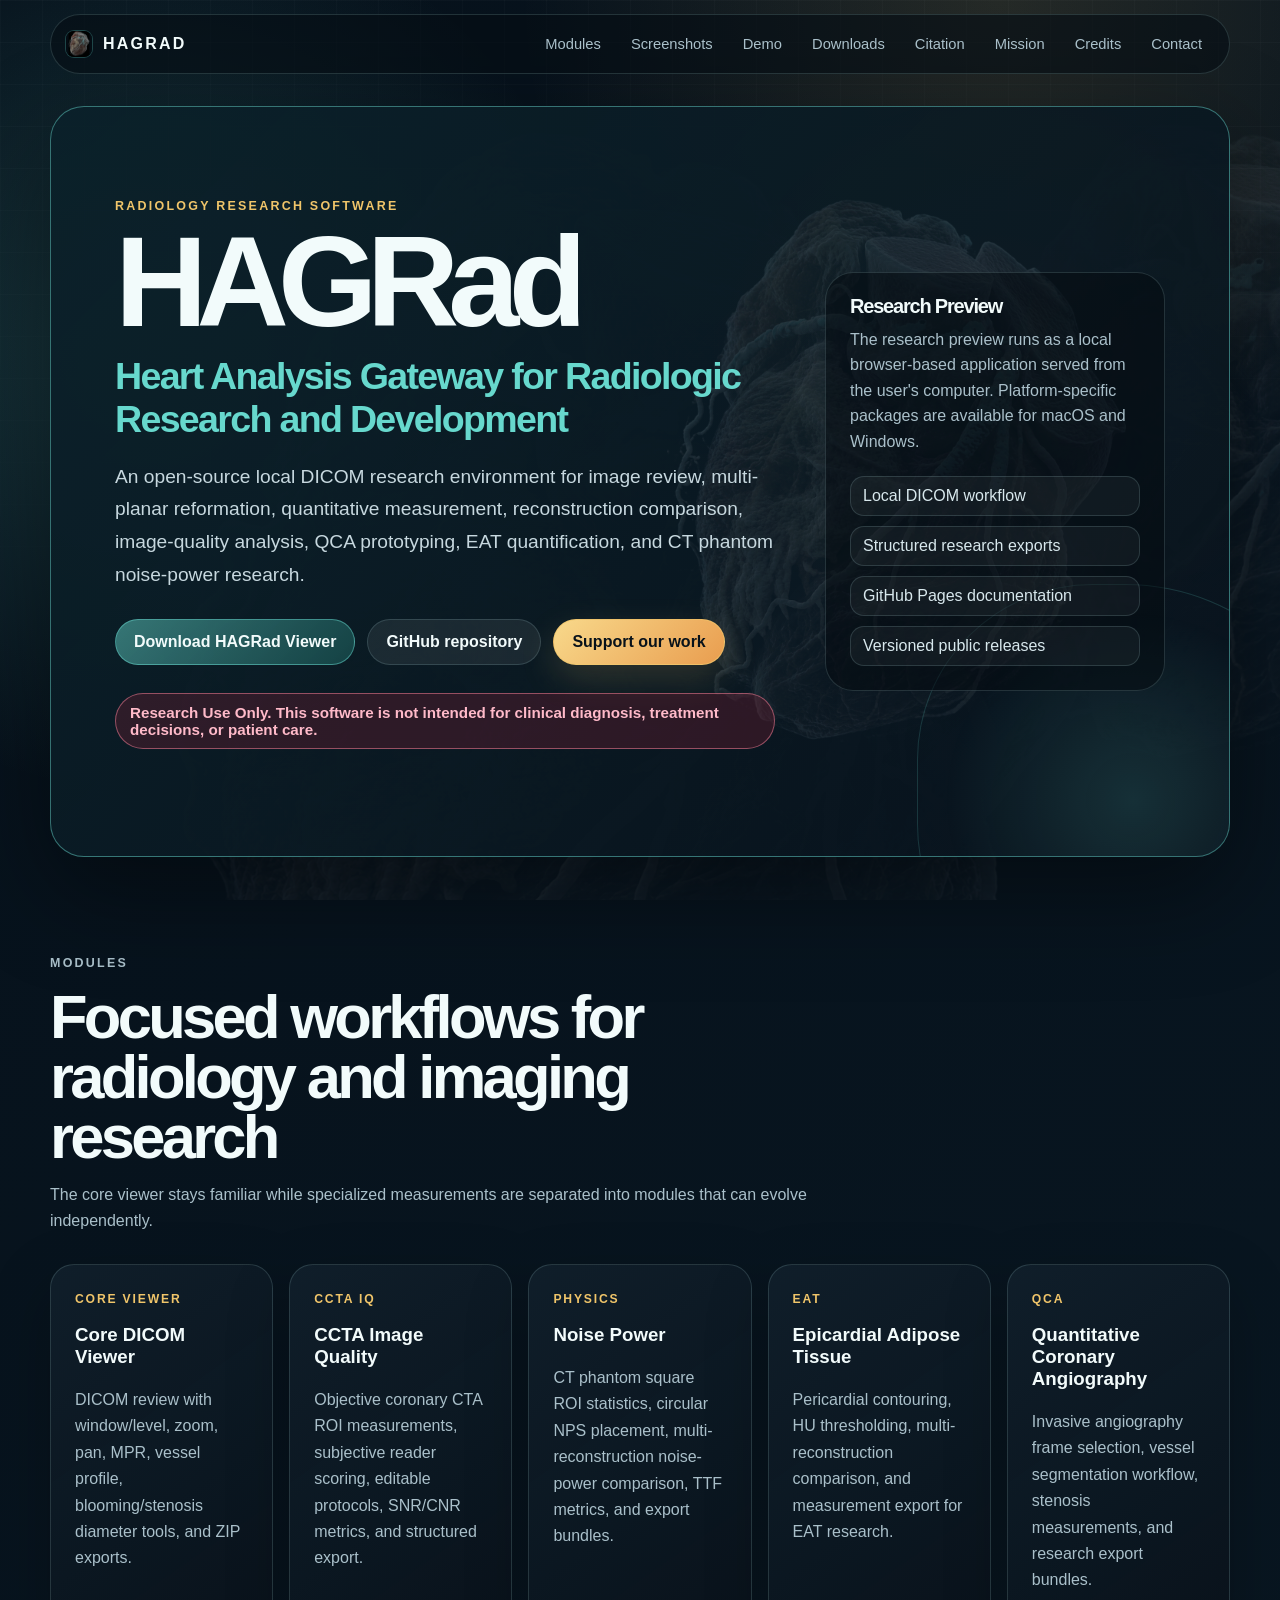
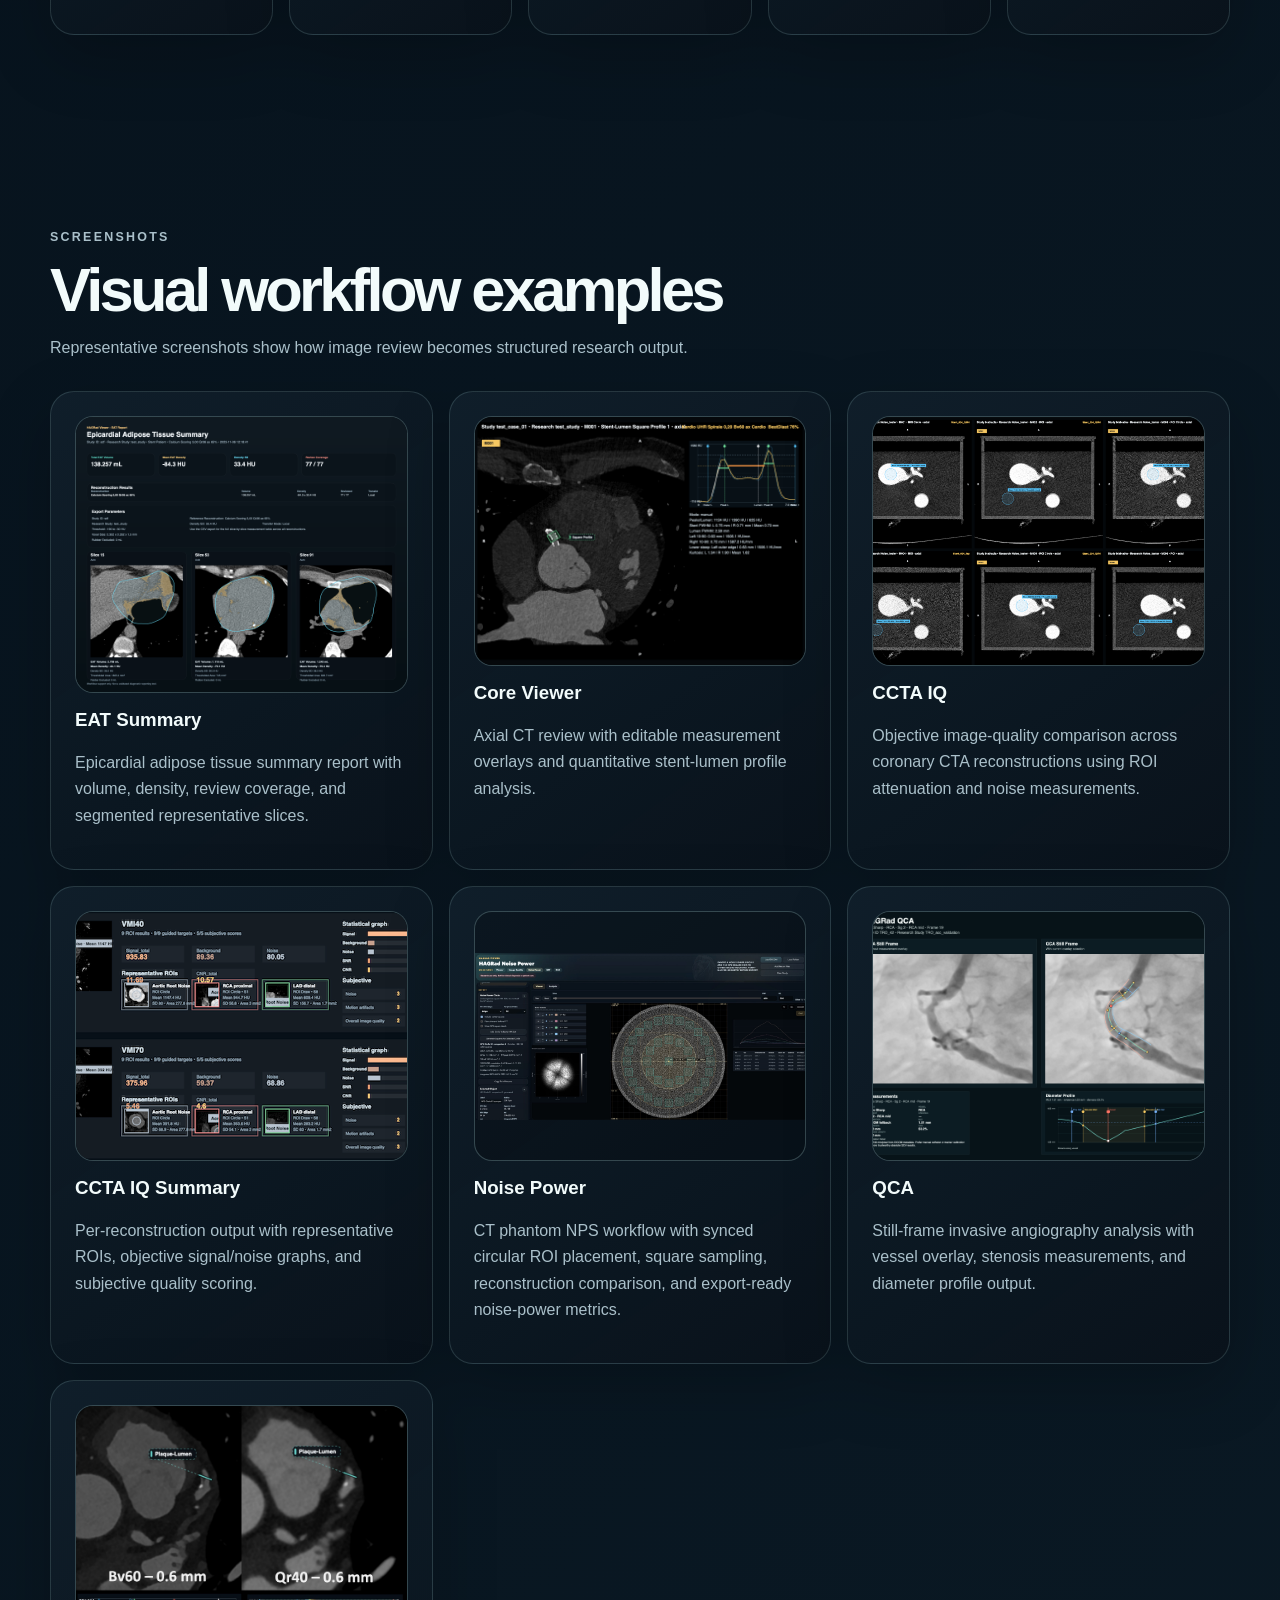
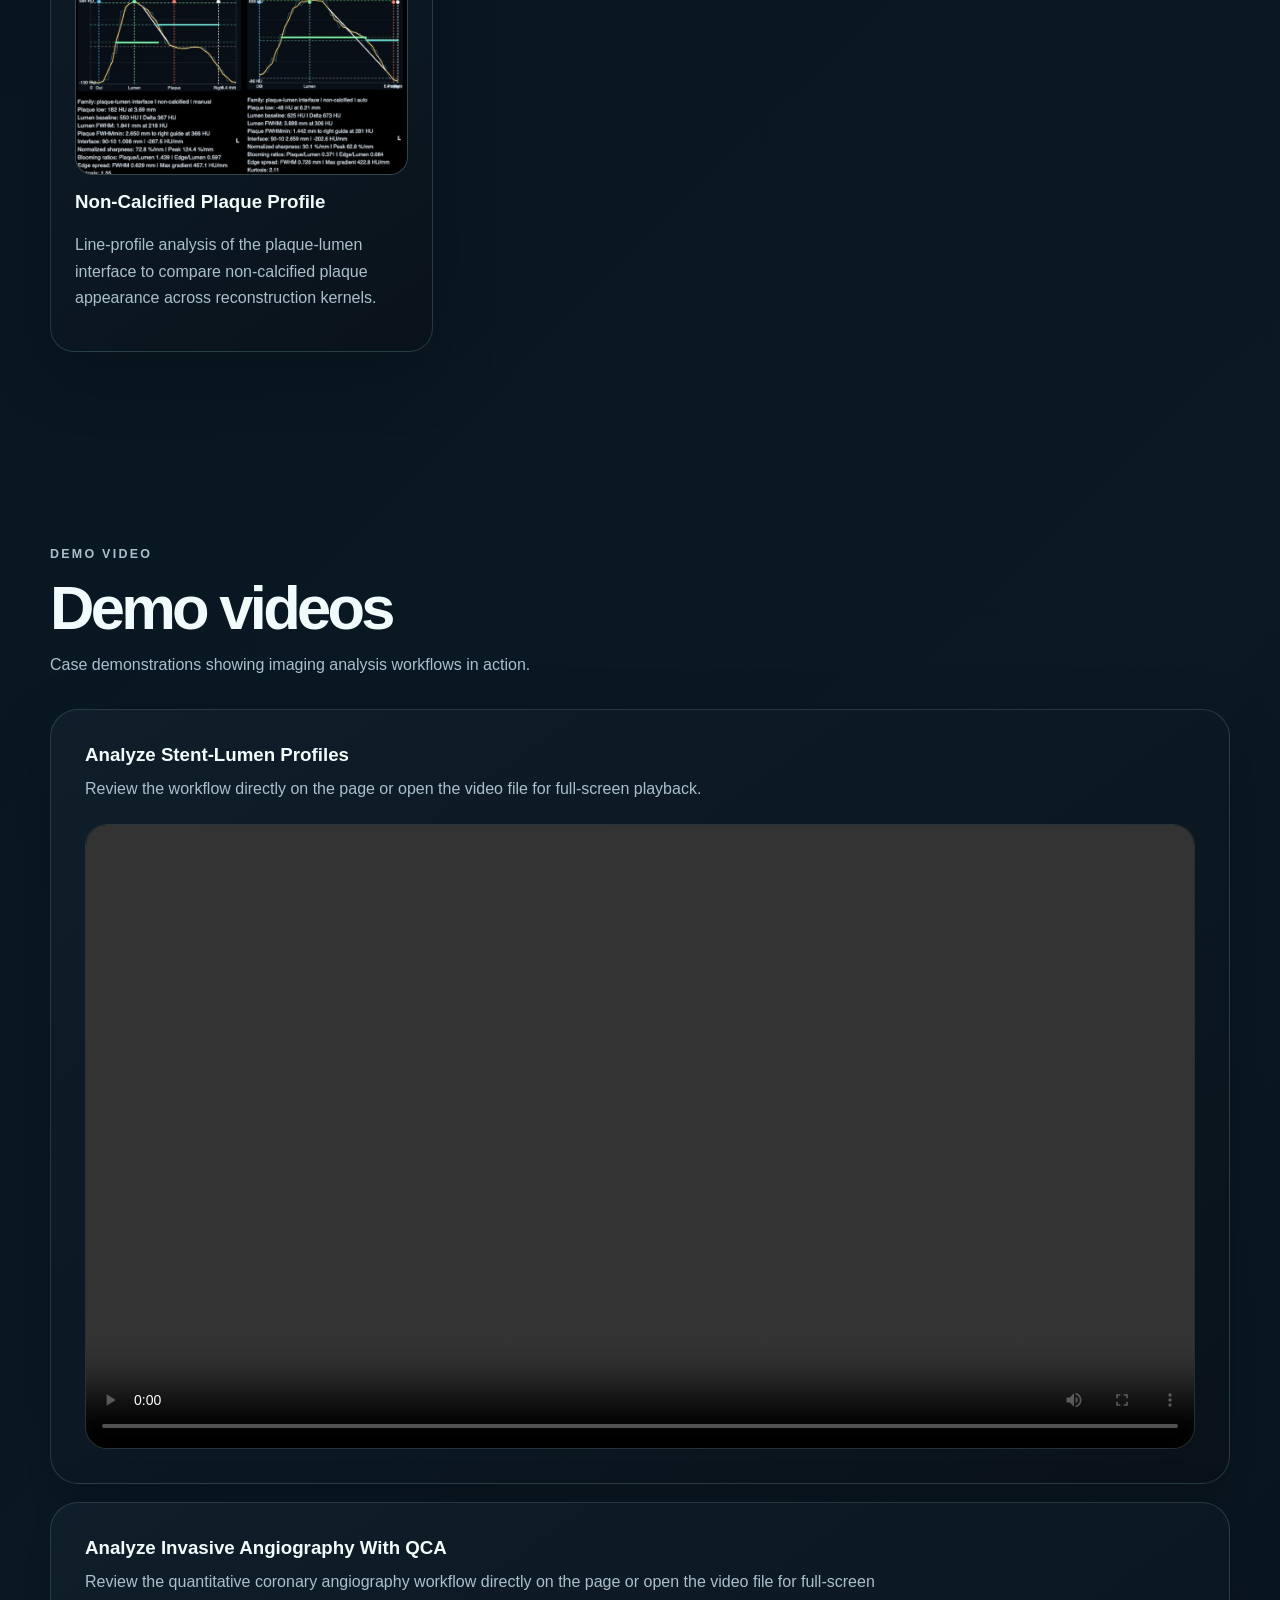
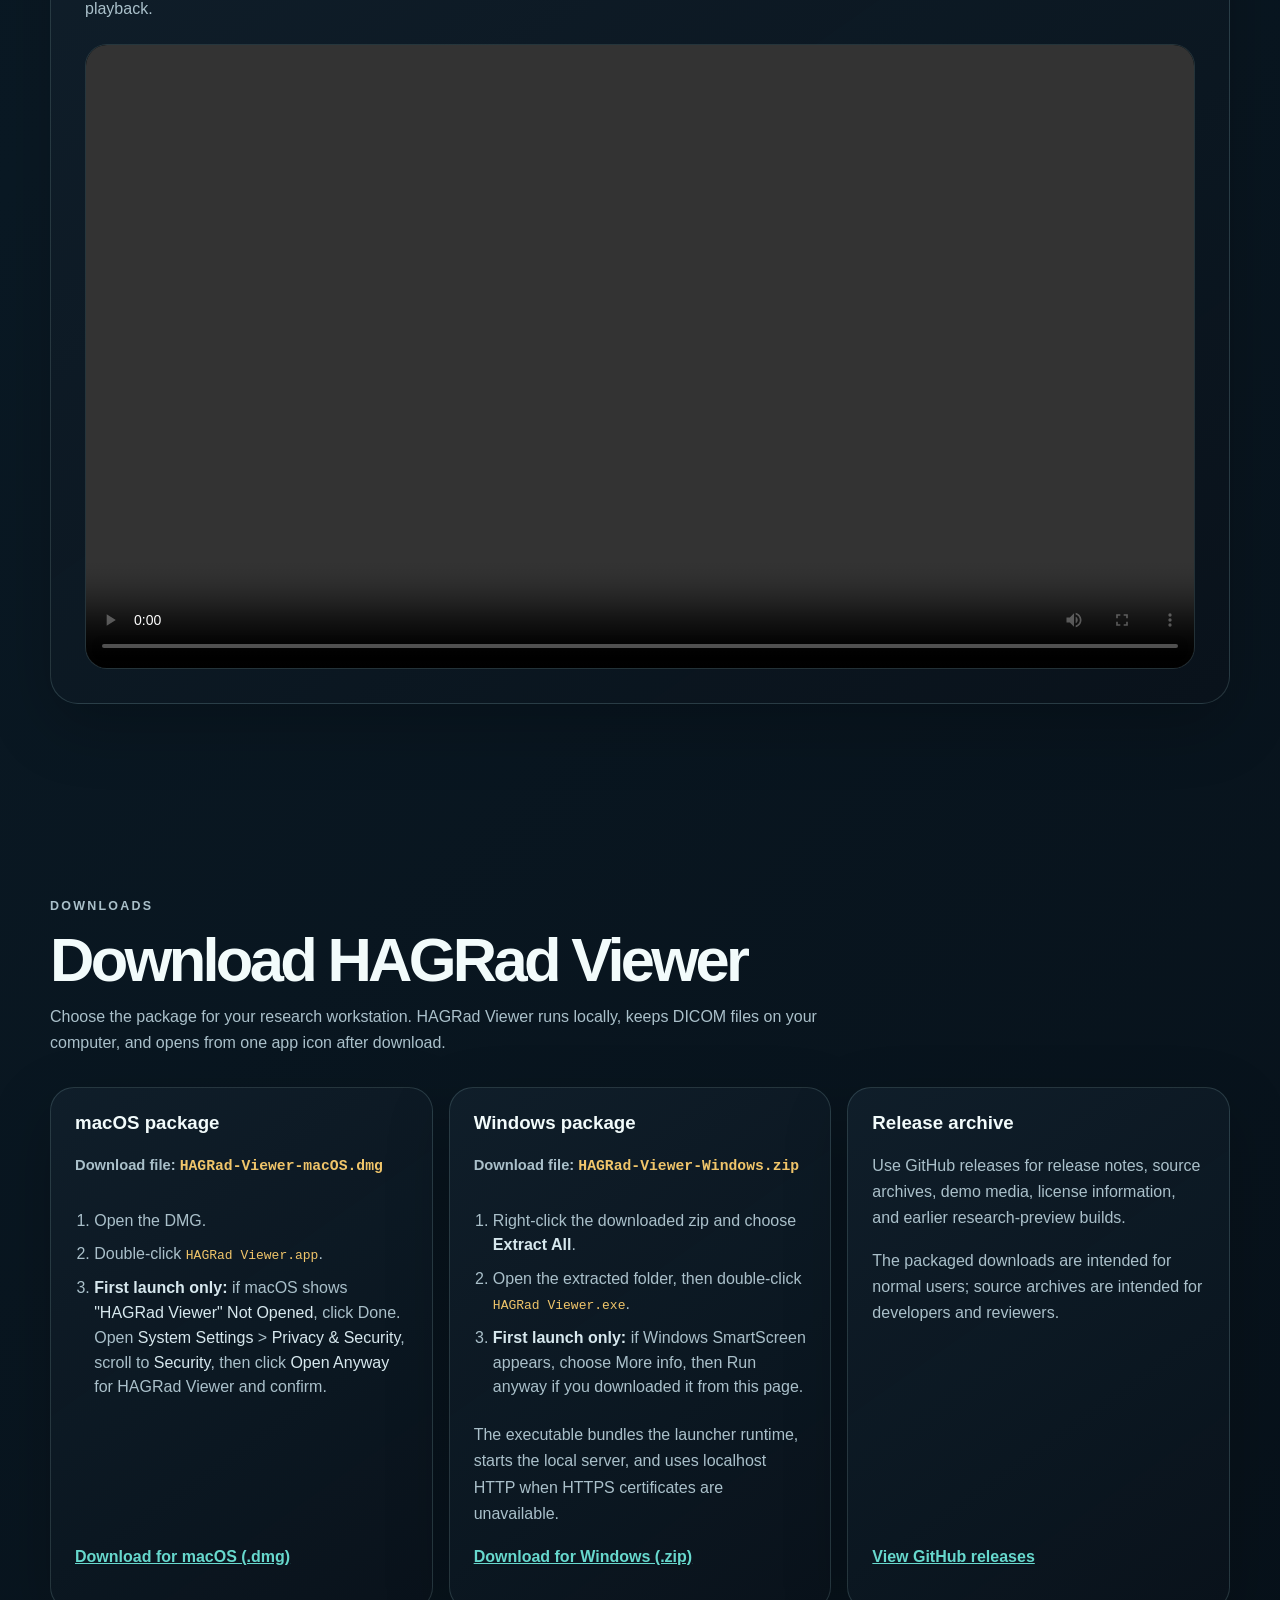
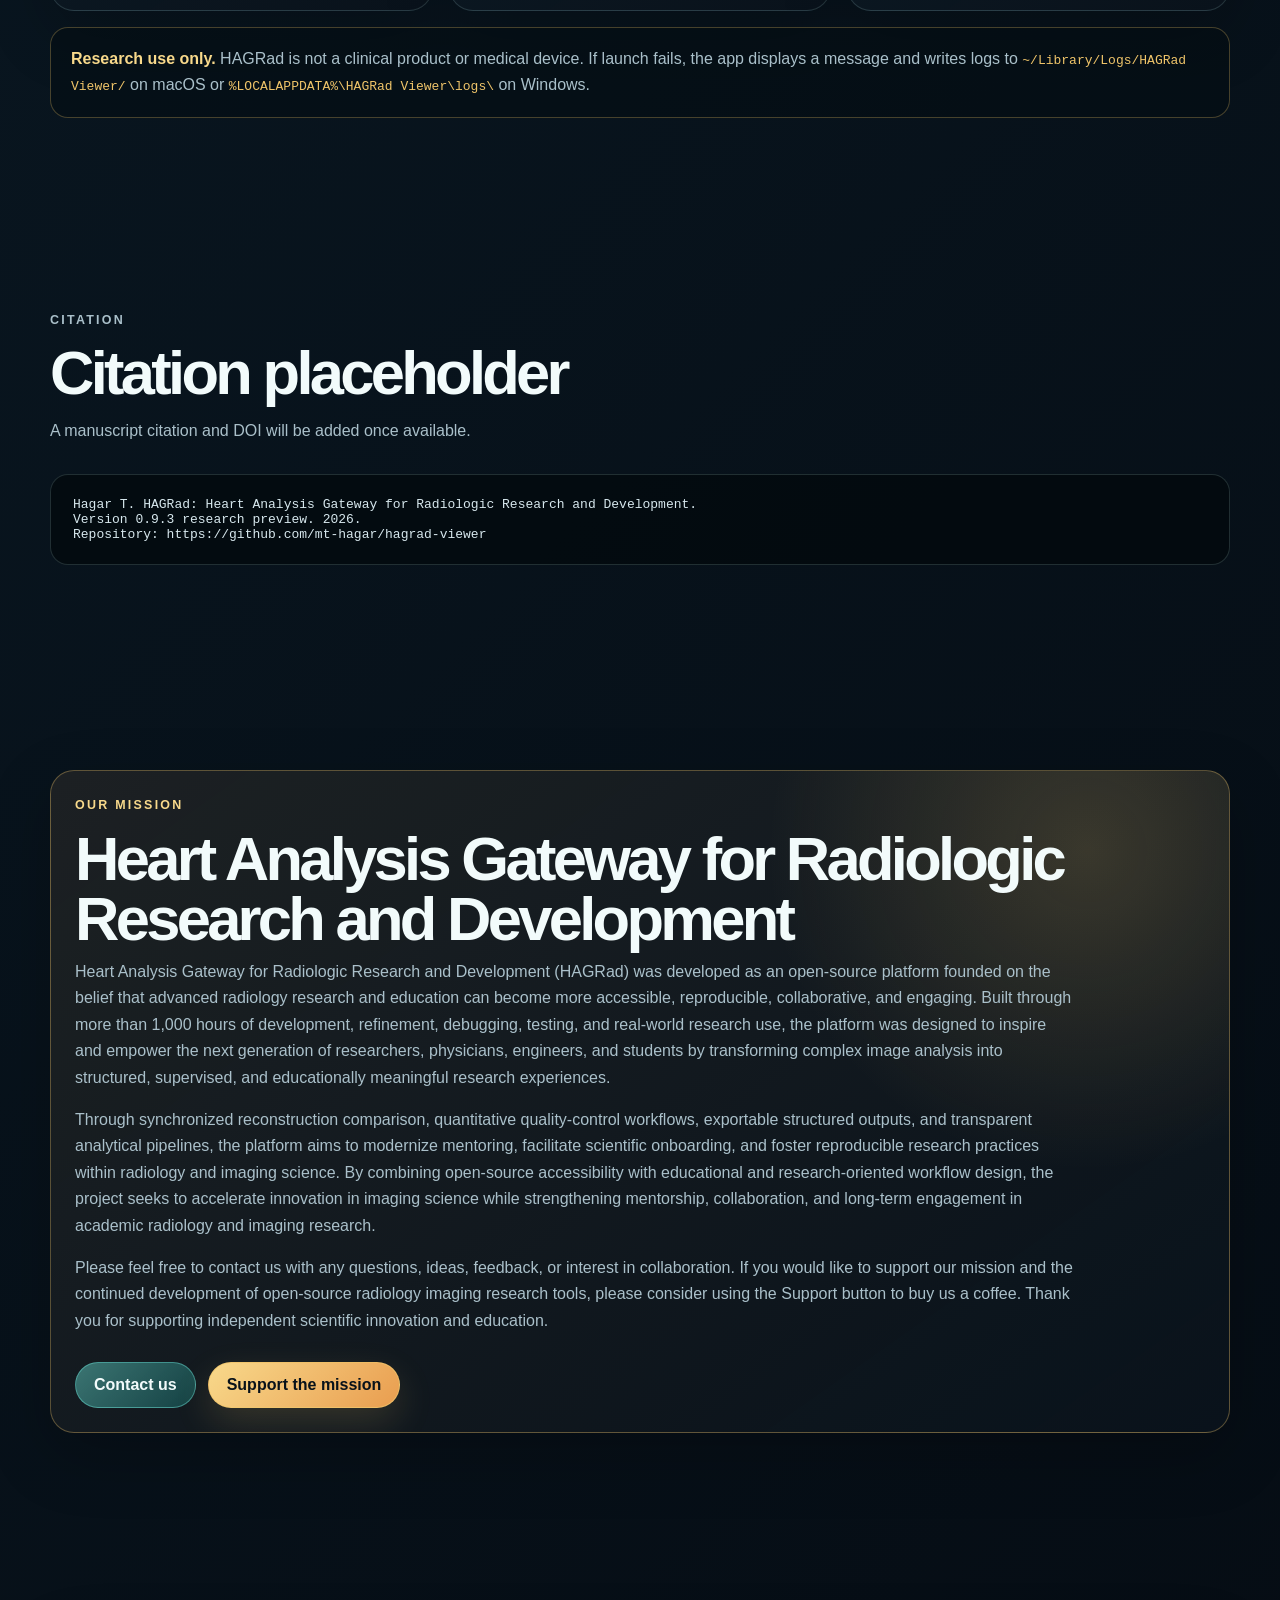
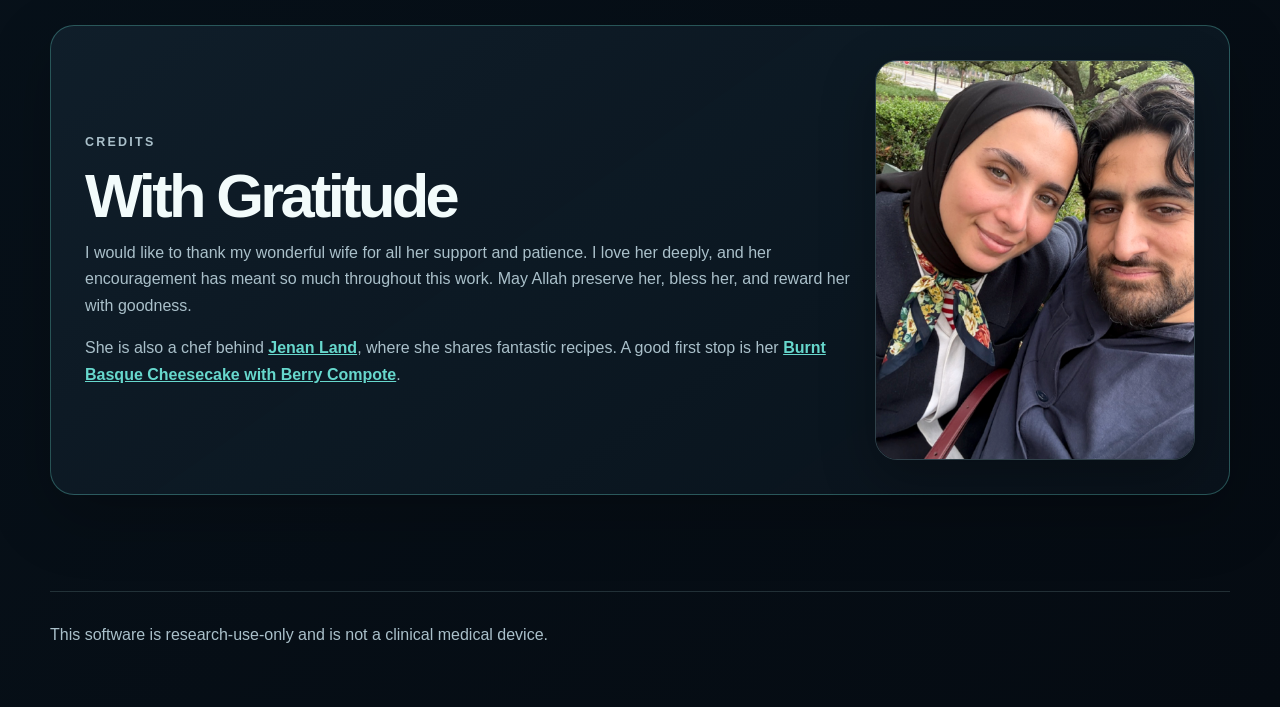
==== commit 31b8f8ce: "Release v0.9.3 raw profile fallback fix" ====
--- a/docs/index.html
+++ b/docs/index.html
@@ -917,8 +917,8 @@
             <p>Review the quantitative coronary angiography workflow directly on the page or open the video file for full-screen playback.</p>
             <div class="video-frame">
               <video controls preload="metadata" playsinline>
-                <source src="https://github.com/mt-hagar/hagrad-viewer/releases/download/v0.9.2-research-preview/HAGRad-QCA-demo-MUSC.mp4" type="video/mp4" />
-                <a href="https://github.com/mt-hagar/hagrad-viewer/releases/download/v0.9.2-research-preview/HAGRad-QCA-demo-MUSC.mp4">Download the QCA demo video</a>
+                <source src="https://github.com/mt-hagar/hagrad-viewer/releases/download/v0.9.3-research-preview/HAGRad-QCA-demo-MUSC.mp4" type="video/mp4" />
+                <a href="https://github.com/mt-hagar/hagrad-viewer/releases/download/v0.9.3-research-preview/HAGRad-QCA-demo-MUSC.mp4">Download the QCA demo video</a>
               </video>
             </div>
           </article>
@@ -942,7 +942,7 @@
                 <li>Double-click <code>HAGRad Viewer.app</code>.</li>
                 <li><strong>First launch only:</strong> if macOS shows <span class="instruction-key">&quot;HAGRad Viewer&quot; Not Opened</span>, click Done. Open <span class="instruction-key">System Settings</span> &gt; <span class="instruction-key">Privacy &amp; Security</span>, scroll to <span class="instruction-key">Security</span>, then click <span class="instruction-key">Open Anyway</span> for HAGRad Viewer and confirm.</li>
               </ol>
-              <p><a href="https://github.com/mt-hagar/hagrad-viewer/releases/download/v0.9.2-research-preview/HAGRad-Viewer-macOS.dmg">Download for macOS (.dmg)</a></p>
+              <p><a href="https://github.com/mt-hagar/hagrad-viewer/releases/download/v0.9.3-research-preview/HAGRad-Viewer-macOS.dmg">Download for macOS (.dmg)</a></p>
             </article>
             <article class="info-card download-card">
               <h3>Windows package</h3>
@@ -953,7 +953,7 @@
                 <li><strong>First launch only:</strong> if Windows SmartScreen appears, choose More info, then Run anyway if you downloaded it from this page.</li>
               </ol>
               <p>The executable bundles the launcher runtime, starts the local server, and uses localhost HTTP when HTTPS certificates are unavailable.</p>
-              <p><a href="https://github.com/mt-hagar/hagrad-viewer/releases/download/v0.9.2-research-preview/HAGRad-Viewer-Windows.zip">Download for Windows (.zip)</a></p>
+              <p><a href="https://github.com/mt-hagar/hagrad-viewer/releases/download/v0.9.3-research-preview/HAGRad-Viewer-Windows.zip">Download for Windows (.zip)</a></p>
             </article>
             <article class="info-card download-card">
               <h3>Release archive</h3>
@@ -979,7 +979,7 @@
             <p>A manuscript citation and DOI will be added once available.</p>
           </div>
           <pre class="citation-box"><code>Hagar T. HAGRad: Heart Analysis Gateway for Radiologic Research and Development.
-Version 0.9.2 research preview. 2026.
+Version 0.9.3 research preview. 2026.
 Repository: https://github.com/mt-hagar/hagrad-viewer</code></pre>
         </section>
 
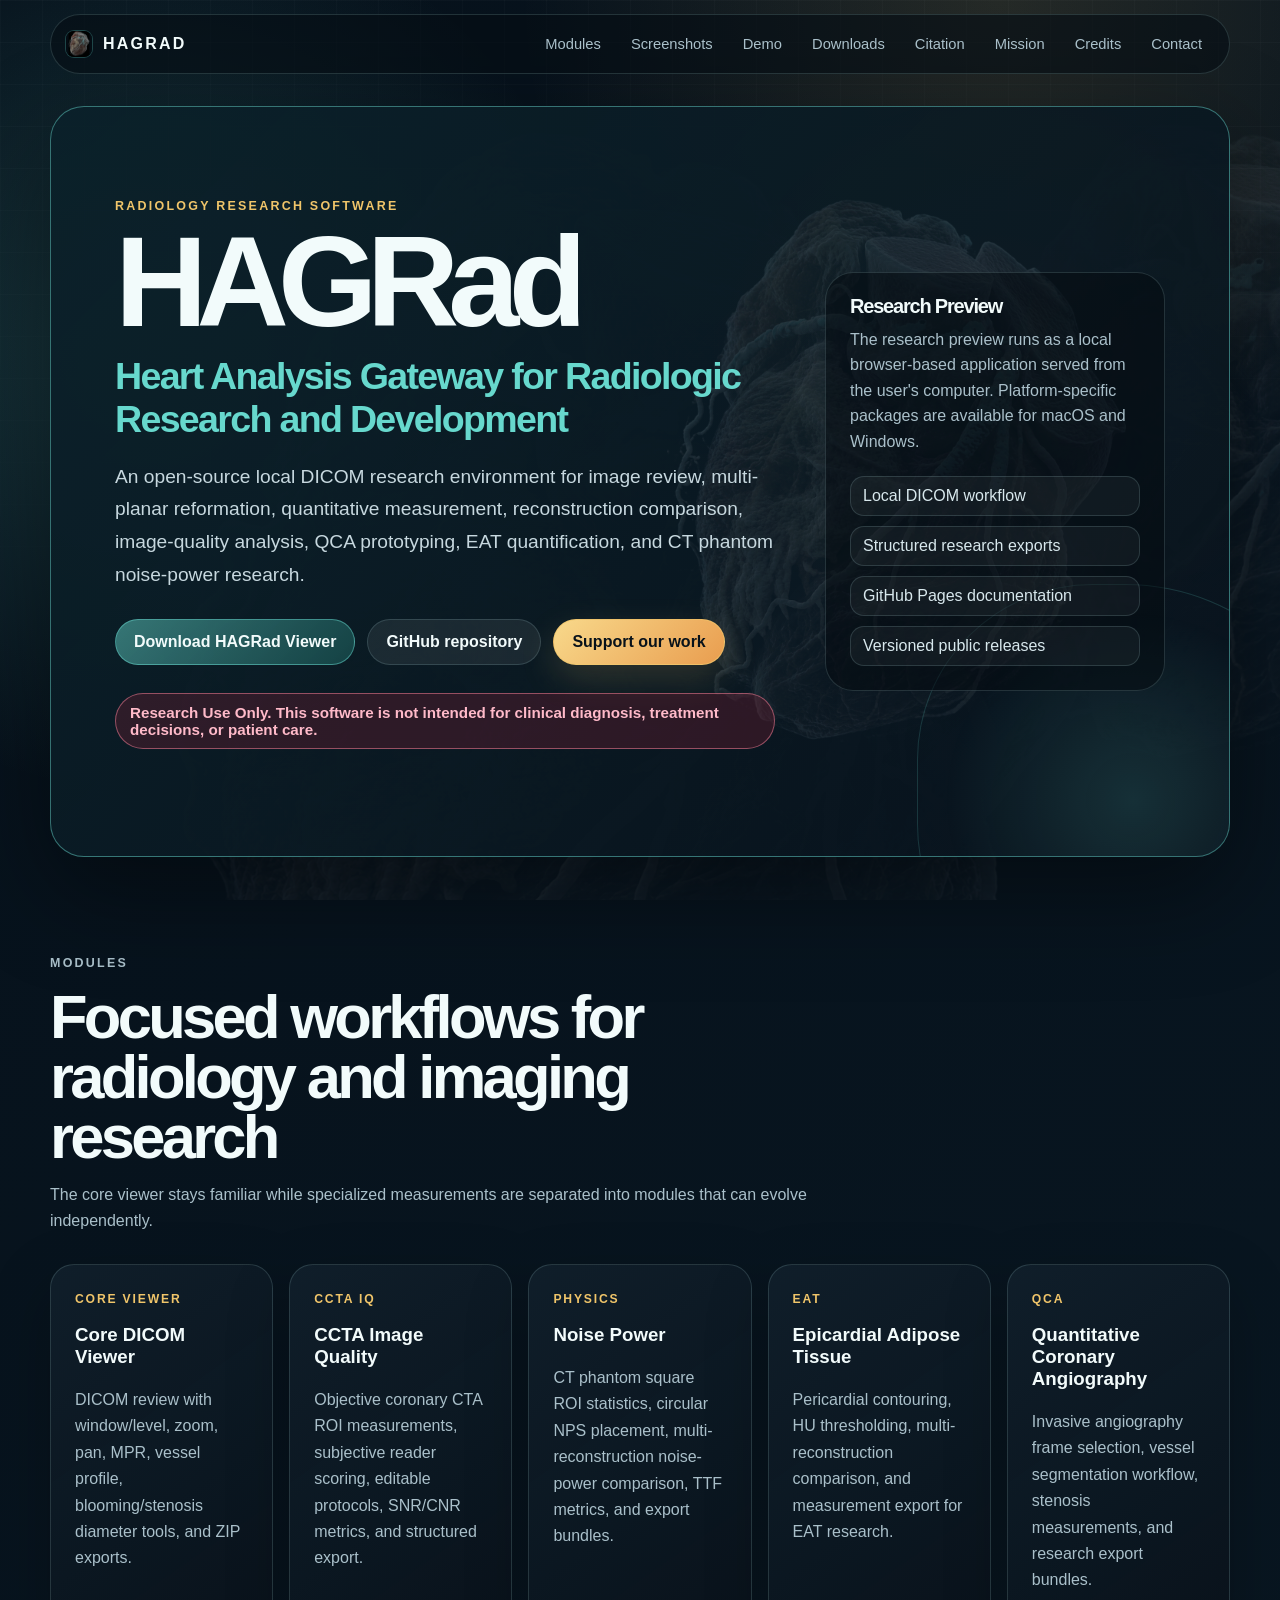
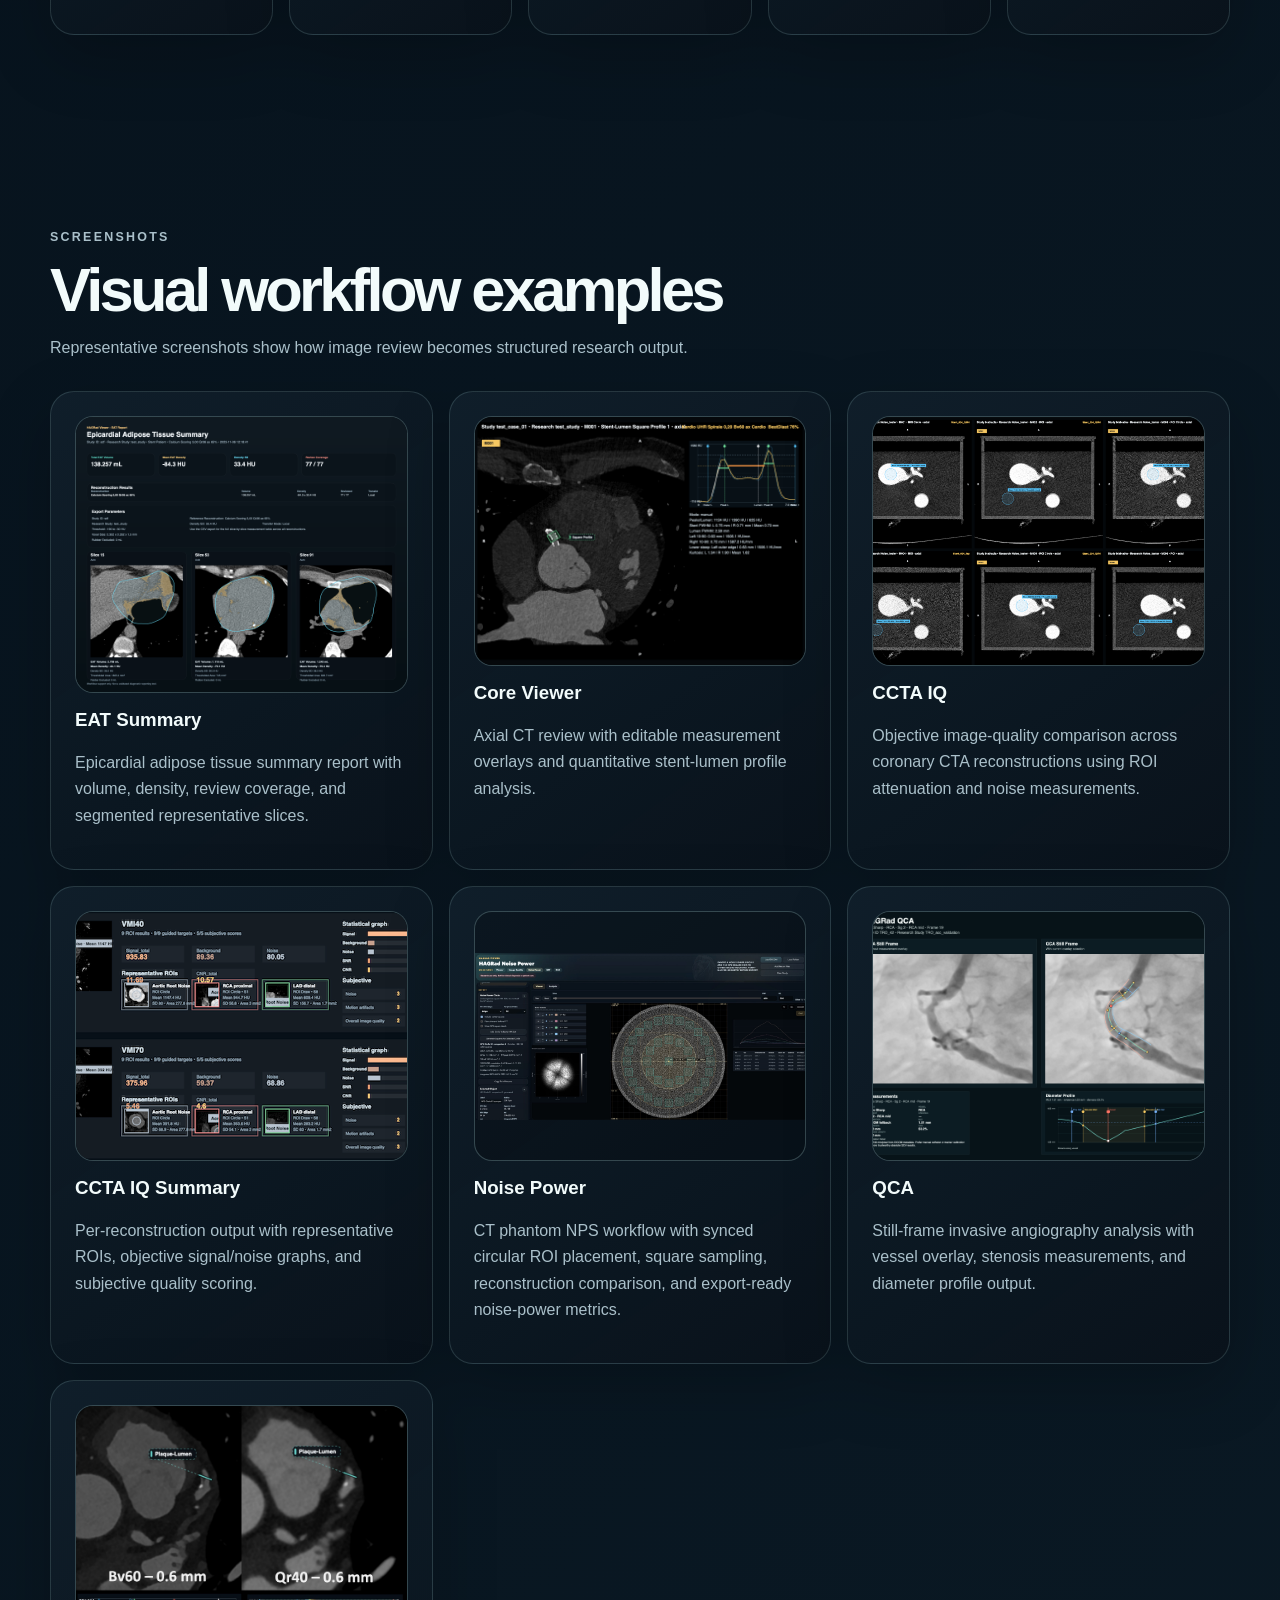
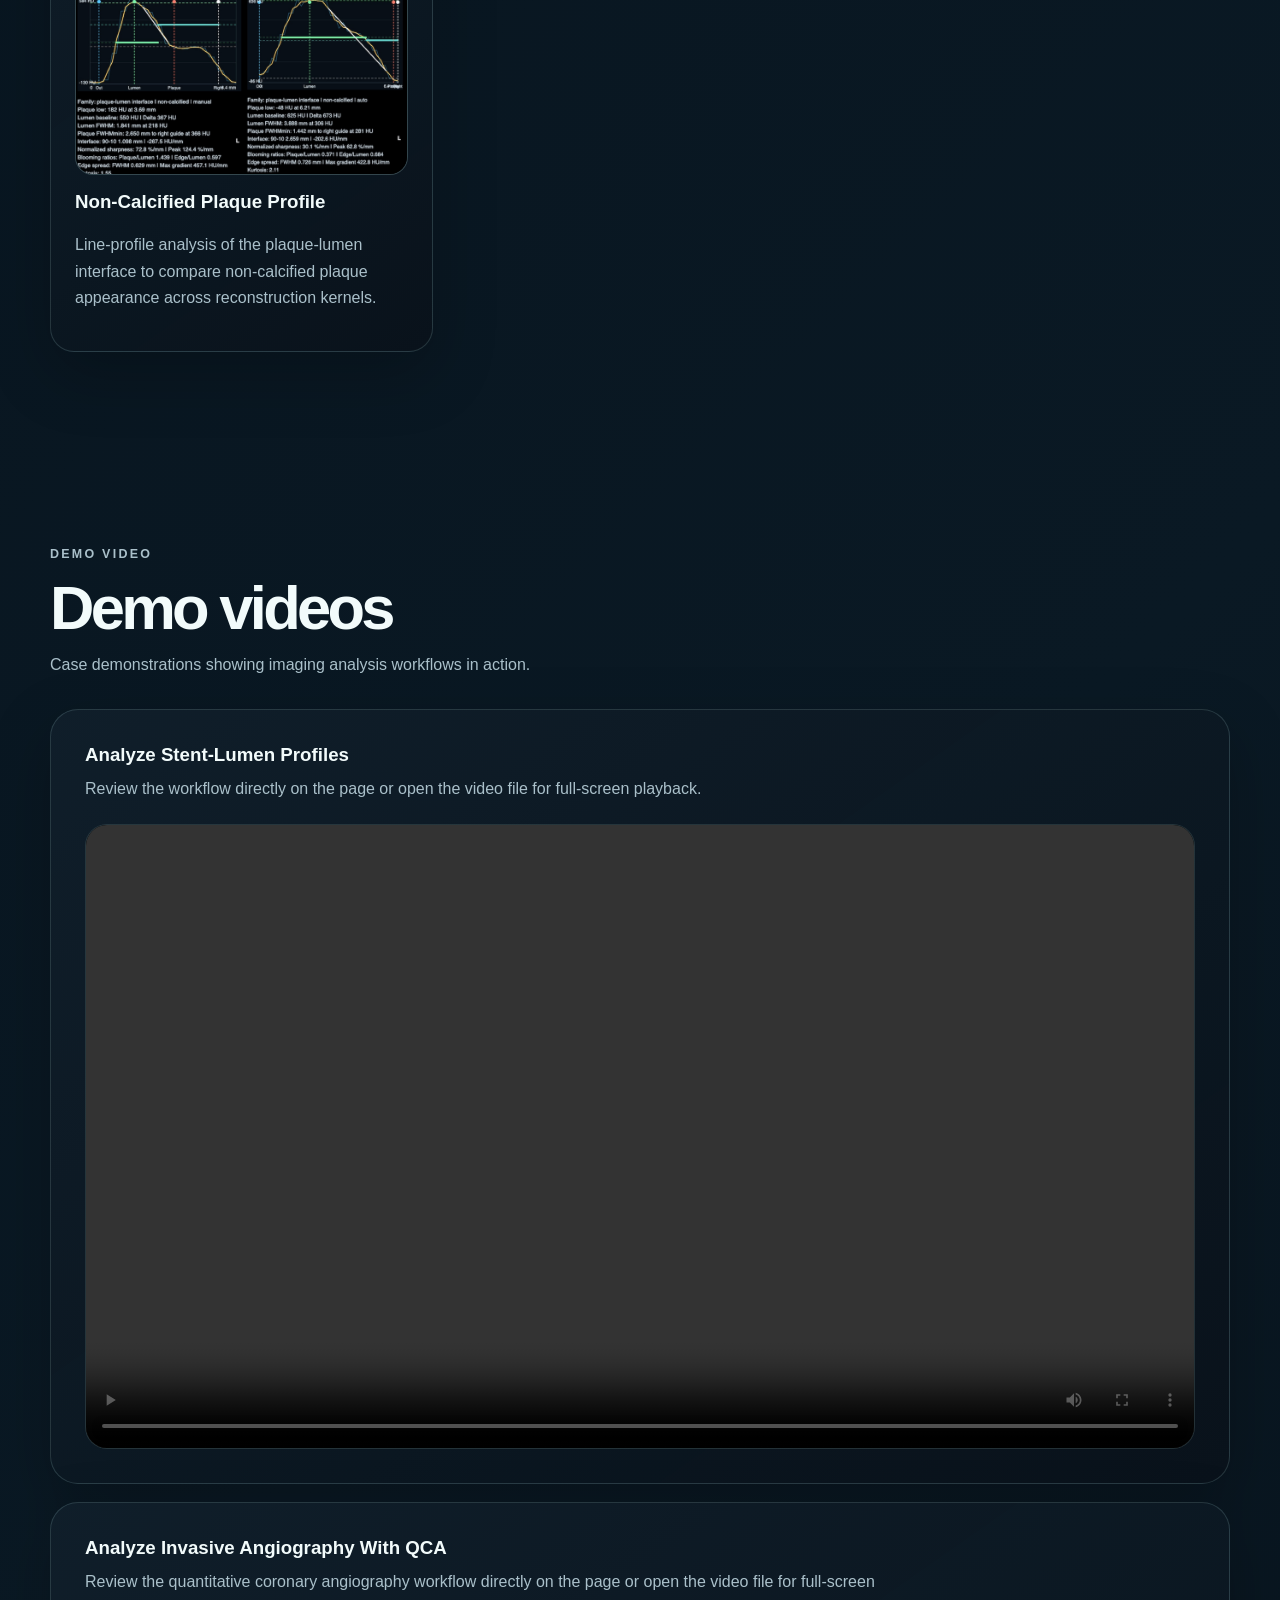
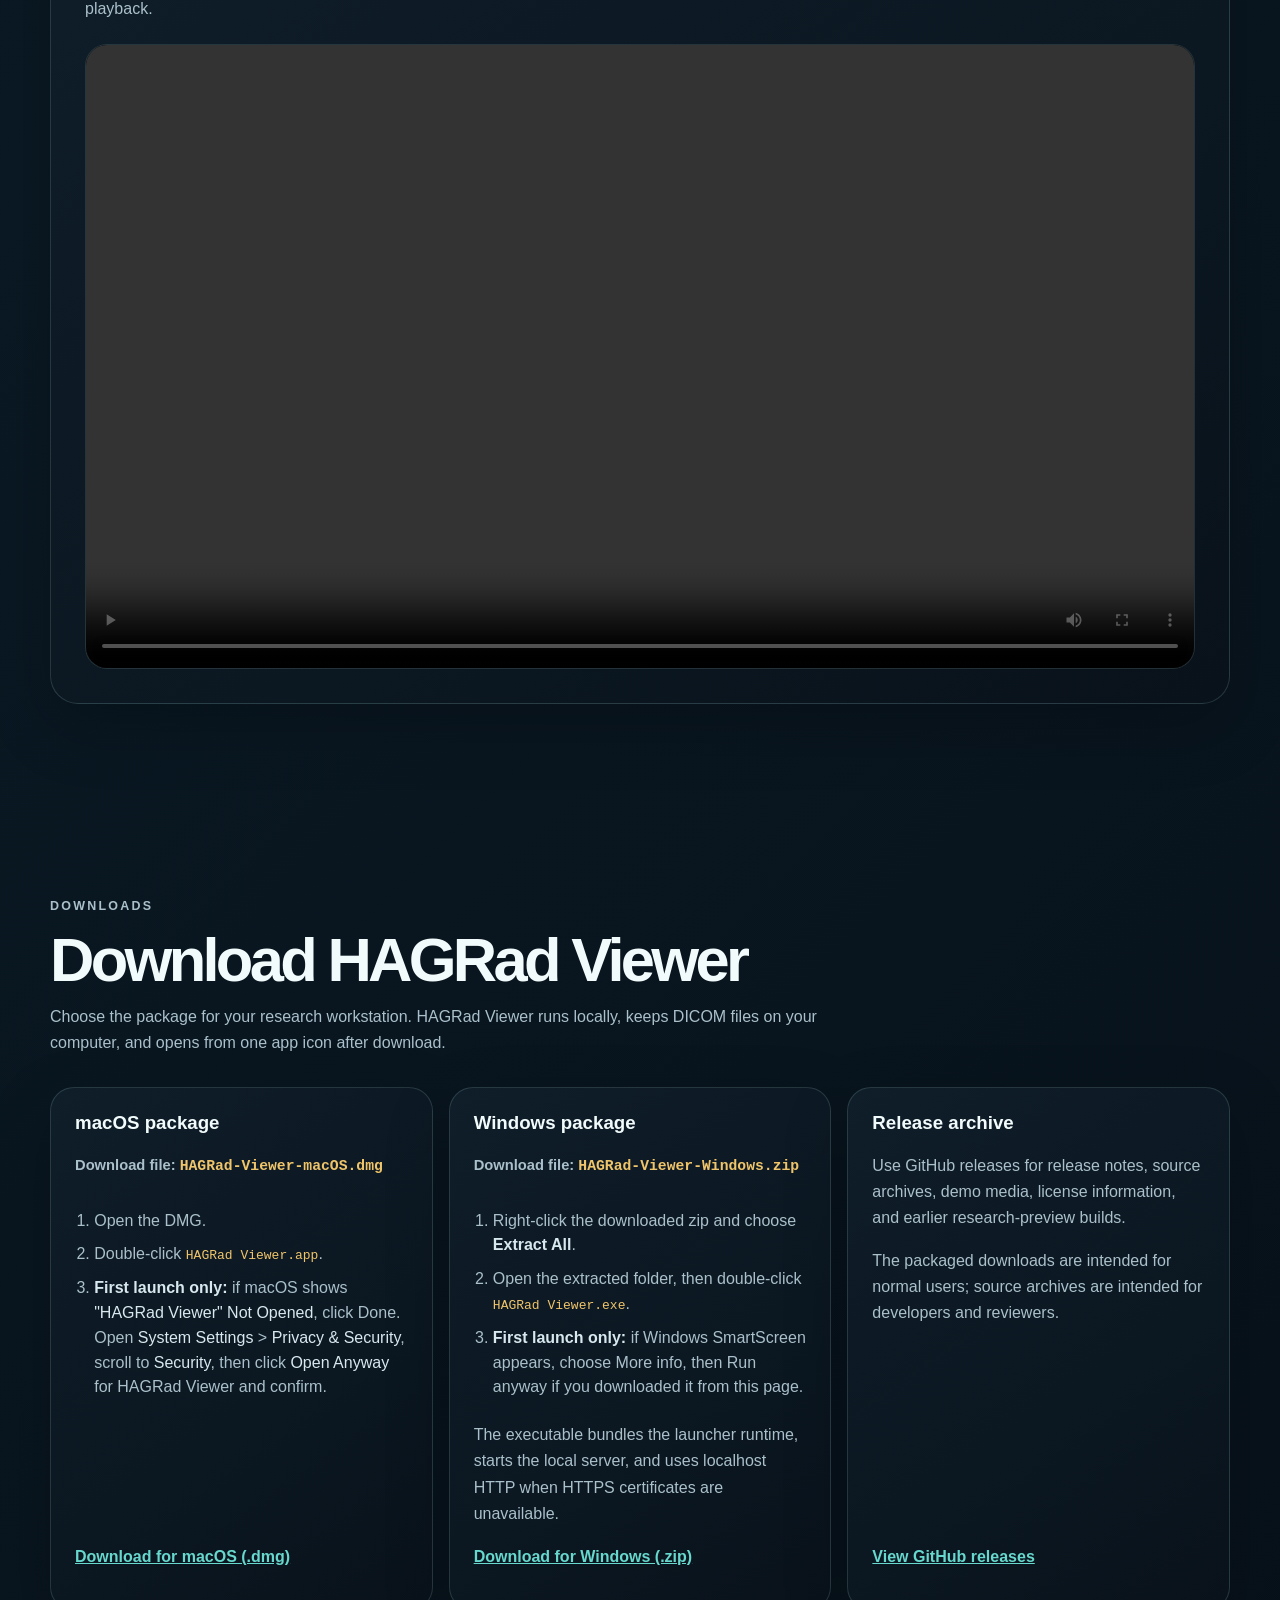
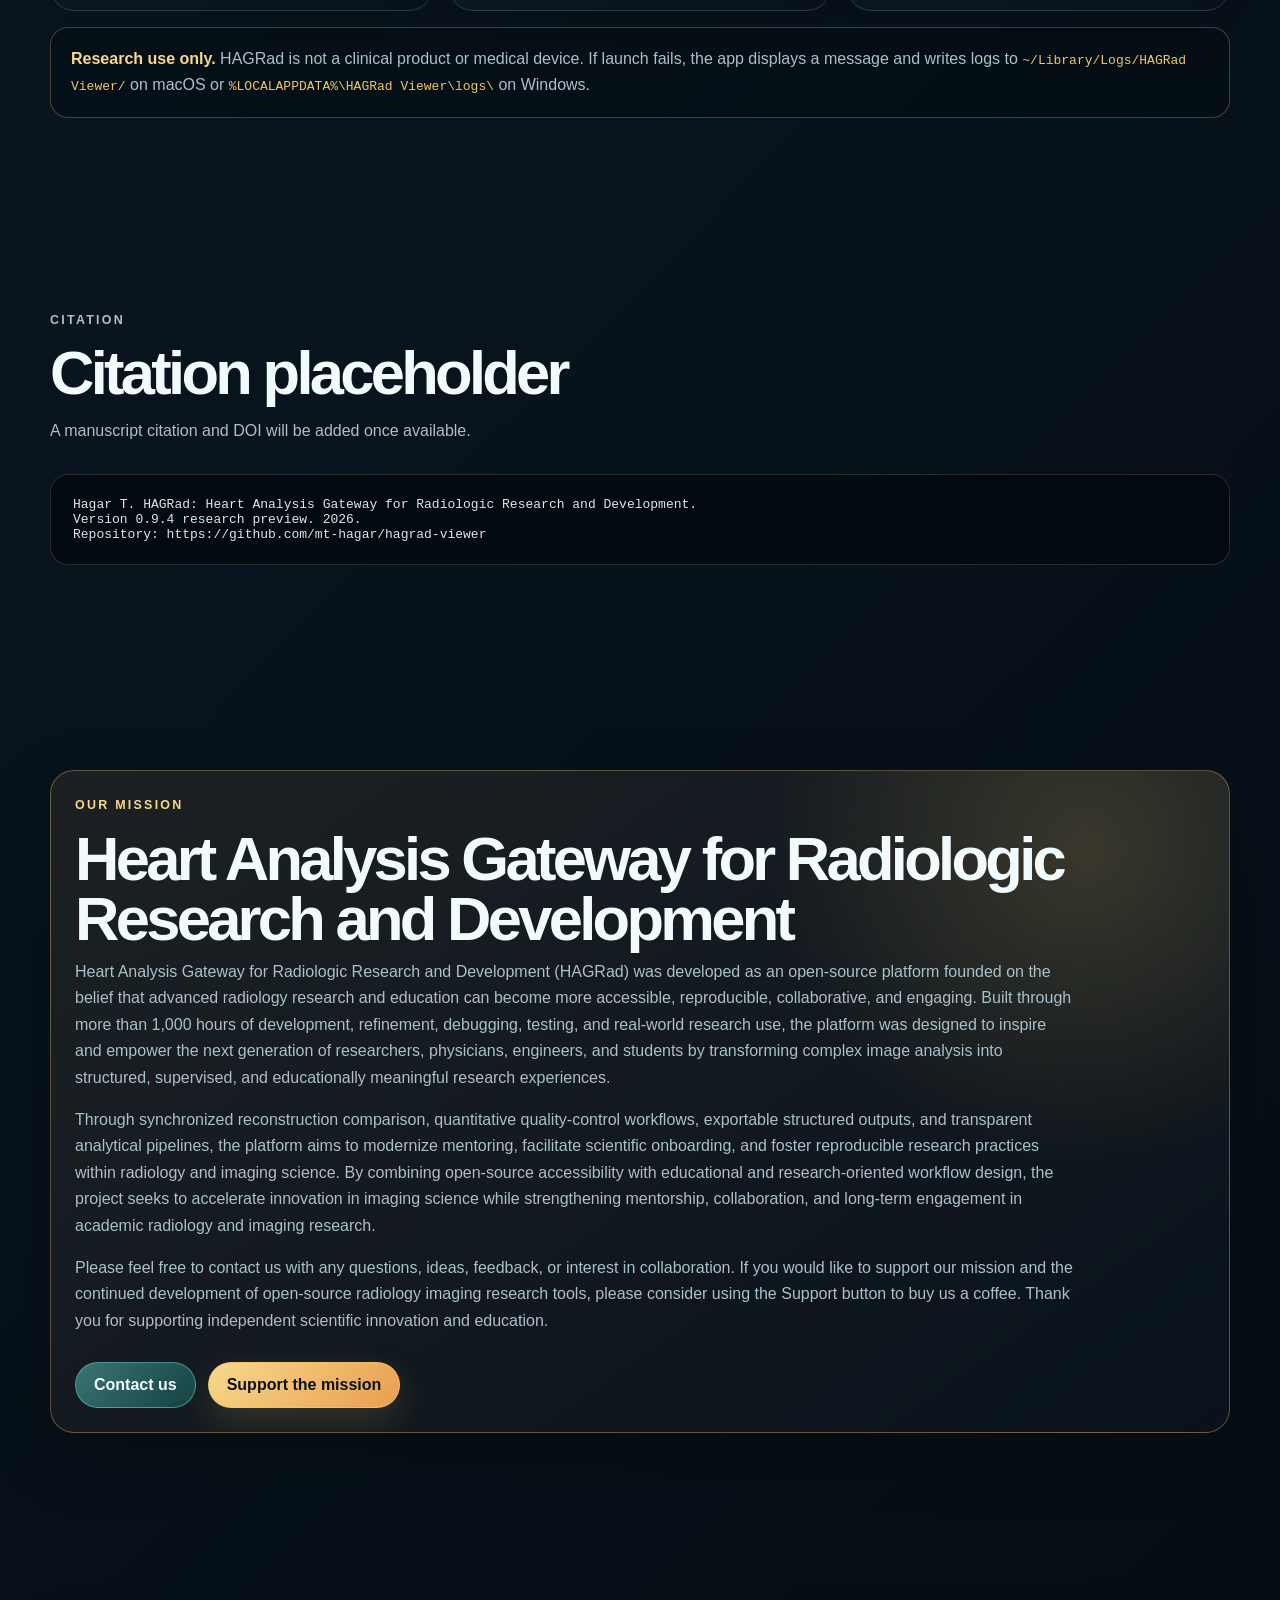
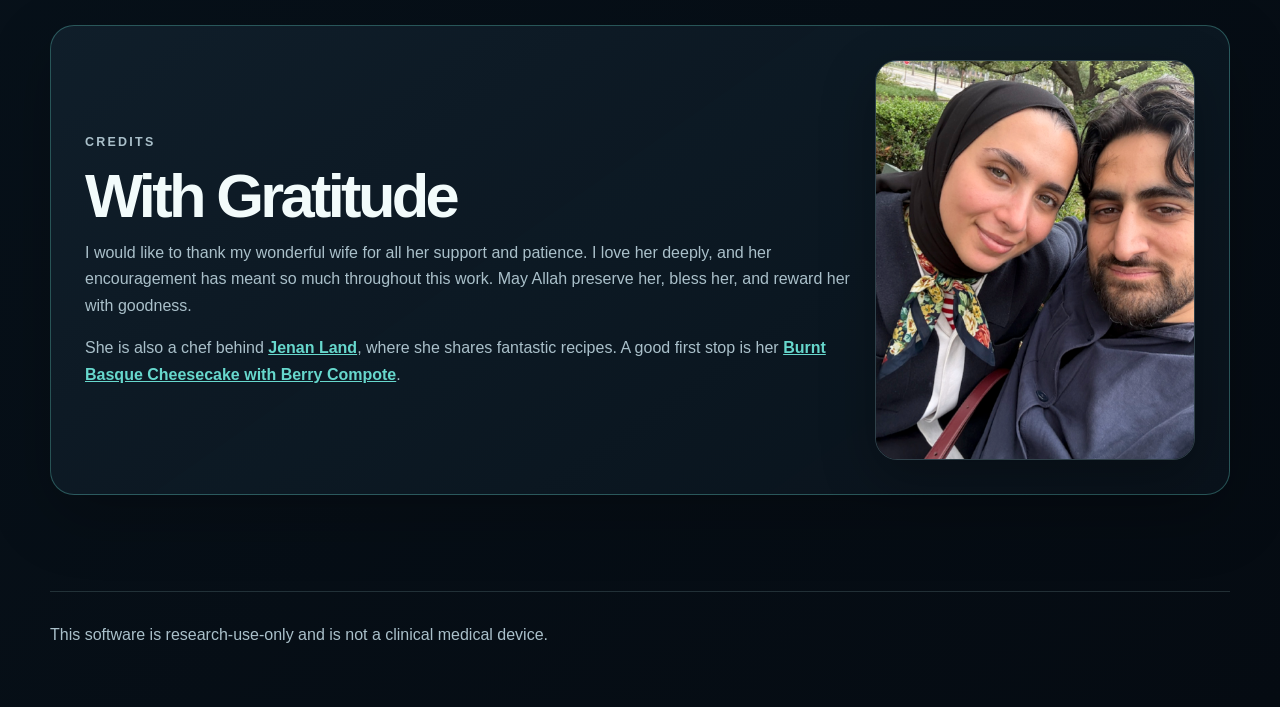
==== commit fca9734a: "Release v0.9.4 profile workbook update" ====
--- a/docs/index.html
+++ b/docs/index.html
@@ -917,8 +917,8 @@
             <p>Review the quantitative coronary angiography workflow directly on the page or open the video file for full-screen playback.</p>
             <div class="video-frame">
               <video controls preload="metadata" playsinline>
-                <source src="https://github.com/mt-hagar/hagrad-viewer/releases/download/v0.9.3-research-preview/HAGRad-QCA-demo-MUSC.mp4" type="video/mp4" />
-                <a href="https://github.com/mt-hagar/hagrad-viewer/releases/download/v0.9.3-research-preview/HAGRad-QCA-demo-MUSC.mp4">Download the QCA demo video</a>
+                <source src="https://github.com/mt-hagar/hagrad-viewer/releases/download/v0.9.4-research-preview/HAGRad-QCA-demo-MUSC.mp4" type="video/mp4" />
+                <a href="https://github.com/mt-hagar/hagrad-viewer/releases/download/v0.9.4-research-preview/HAGRad-QCA-demo-MUSC.mp4">Download the QCA demo video</a>
               </video>
             </div>
           </article>
@@ -942,7 +942,7 @@
                 <li>Double-click <code>HAGRad Viewer.app</code>.</li>
                 <li><strong>First launch only:</strong> if macOS shows <span class="instruction-key">&quot;HAGRad Viewer&quot; Not Opened</span>, click Done. Open <span class="instruction-key">System Settings</span> &gt; <span class="instruction-key">Privacy &amp; Security</span>, scroll to <span class="instruction-key">Security</span>, then click <span class="instruction-key">Open Anyway</span> for HAGRad Viewer and confirm.</li>
               </ol>
-              <p><a href="https://github.com/mt-hagar/hagrad-viewer/releases/download/v0.9.3-research-preview/HAGRad-Viewer-macOS.dmg">Download for macOS (.dmg)</a></p>
+              <p><a href="https://github.com/mt-hagar/hagrad-viewer/releases/download/v0.9.4-research-preview/HAGRad-Viewer-macOS.dmg">Download for macOS (.dmg)</a></p>
             </article>
             <article class="info-card download-card">
               <h3>Windows package</h3>
@@ -953,7 +953,7 @@
                 <li><strong>First launch only:</strong> if Windows SmartScreen appears, choose More info, then Run anyway if you downloaded it from this page.</li>
               </ol>
               <p>The executable bundles the launcher runtime, starts the local server, and uses localhost HTTP when HTTPS certificates are unavailable.</p>
-              <p><a href="https://github.com/mt-hagar/hagrad-viewer/releases/download/v0.9.3-research-preview/HAGRad-Viewer-Windows.zip">Download for Windows (.zip)</a></p>
+              <p><a href="https://github.com/mt-hagar/hagrad-viewer/releases/download/v0.9.4-research-preview/HAGRad-Viewer-Windows.zip">Download for Windows (.zip)</a></p>
             </article>
             <article class="info-card download-card">
               <h3>Release archive</h3>
@@ -979,7 +979,7 @@
             <p>A manuscript citation and DOI will be added once available.</p>
           </div>
           <pre class="citation-box"><code>Hagar T. HAGRad: Heart Analysis Gateway for Radiologic Research and Development.
-Version 0.9.3 research preview. 2026.
+Version 0.9.4 research preview. 2026.
 Repository: https://github.com/mt-hagar/hagrad-viewer</code></pre>
         </section>
 
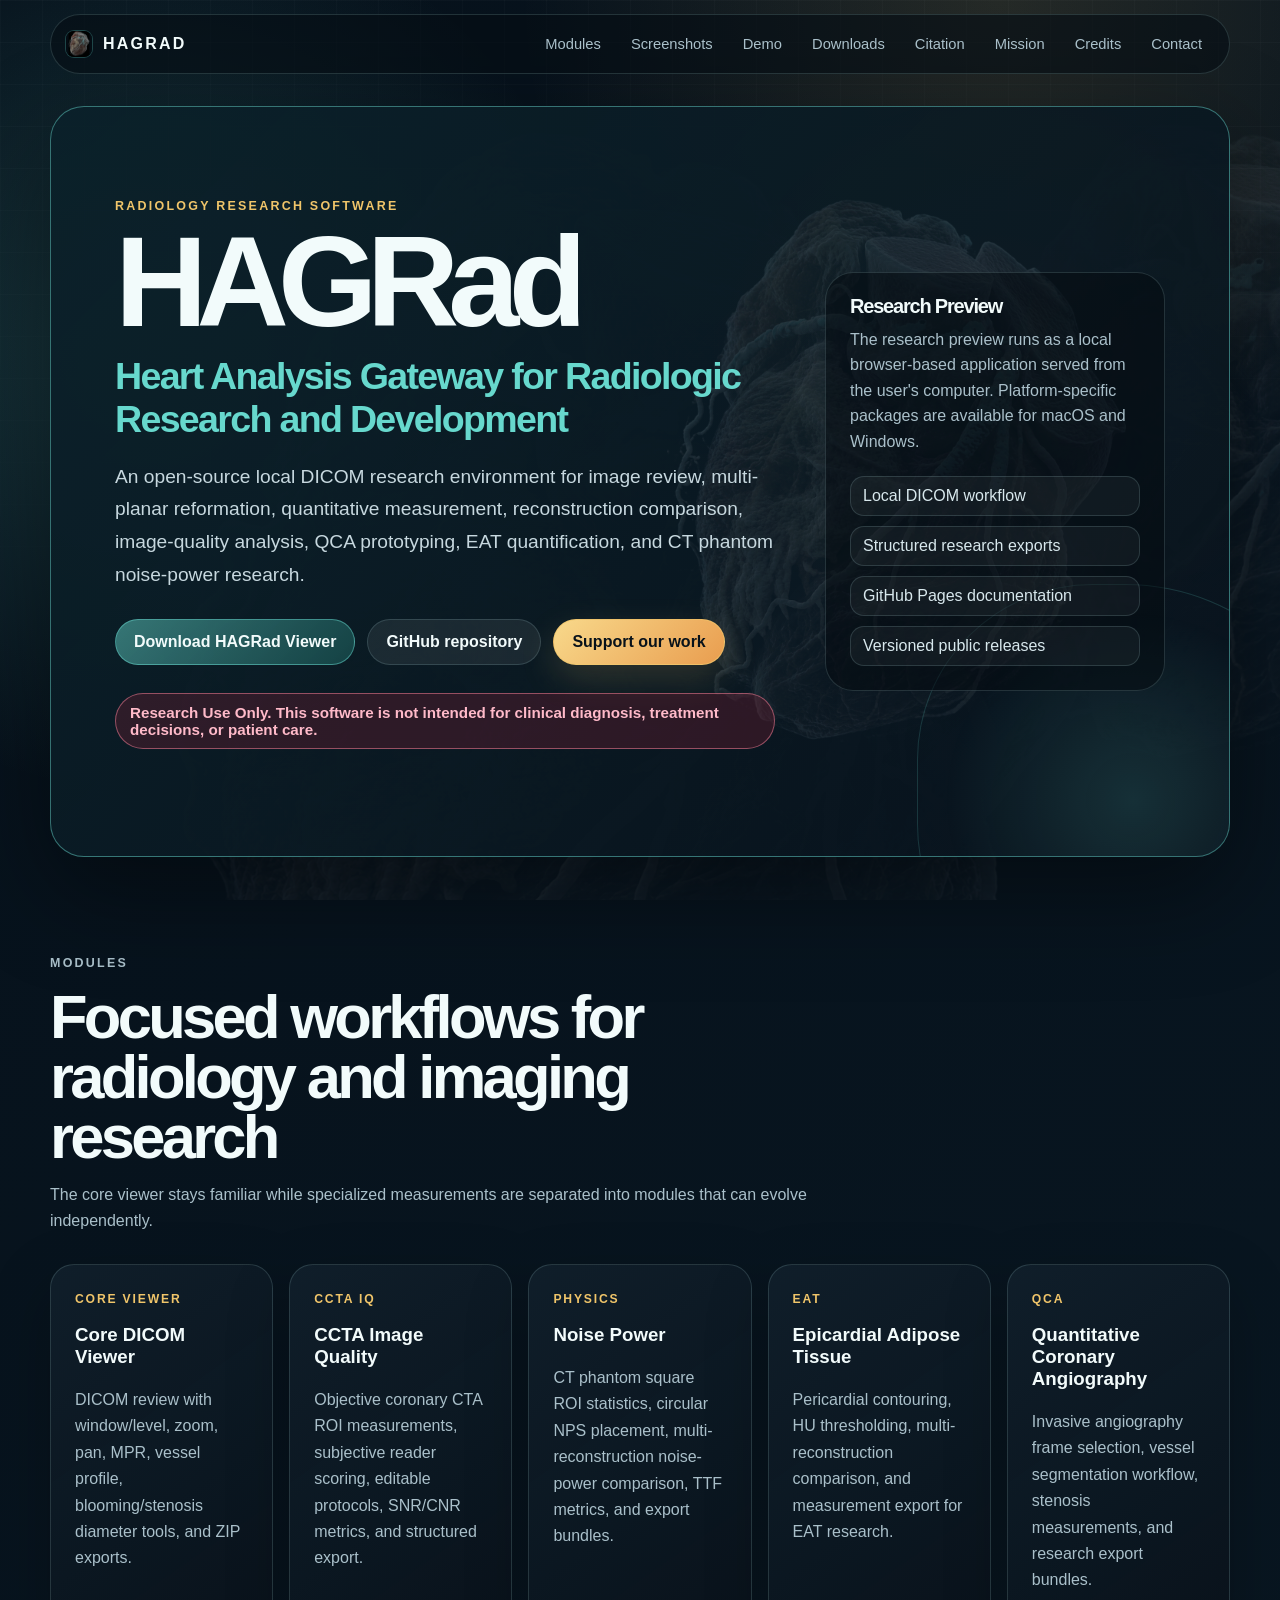
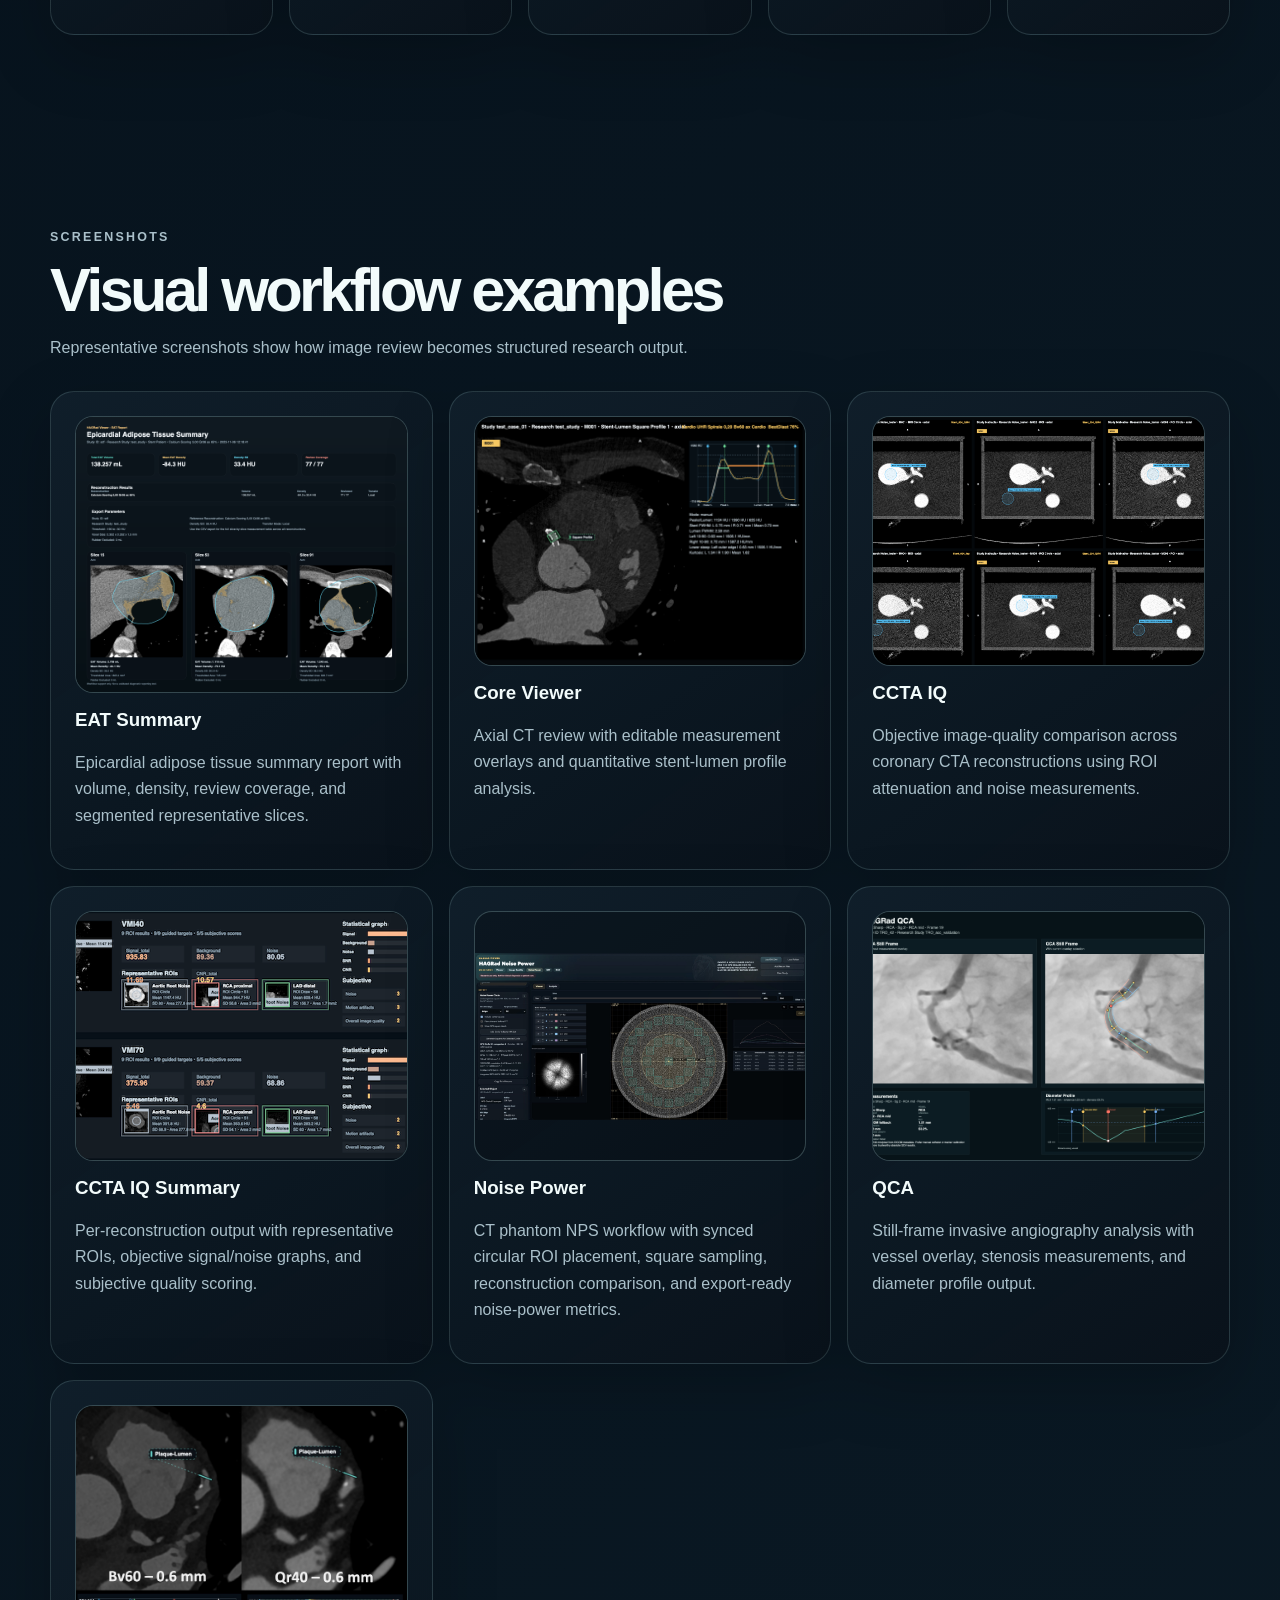
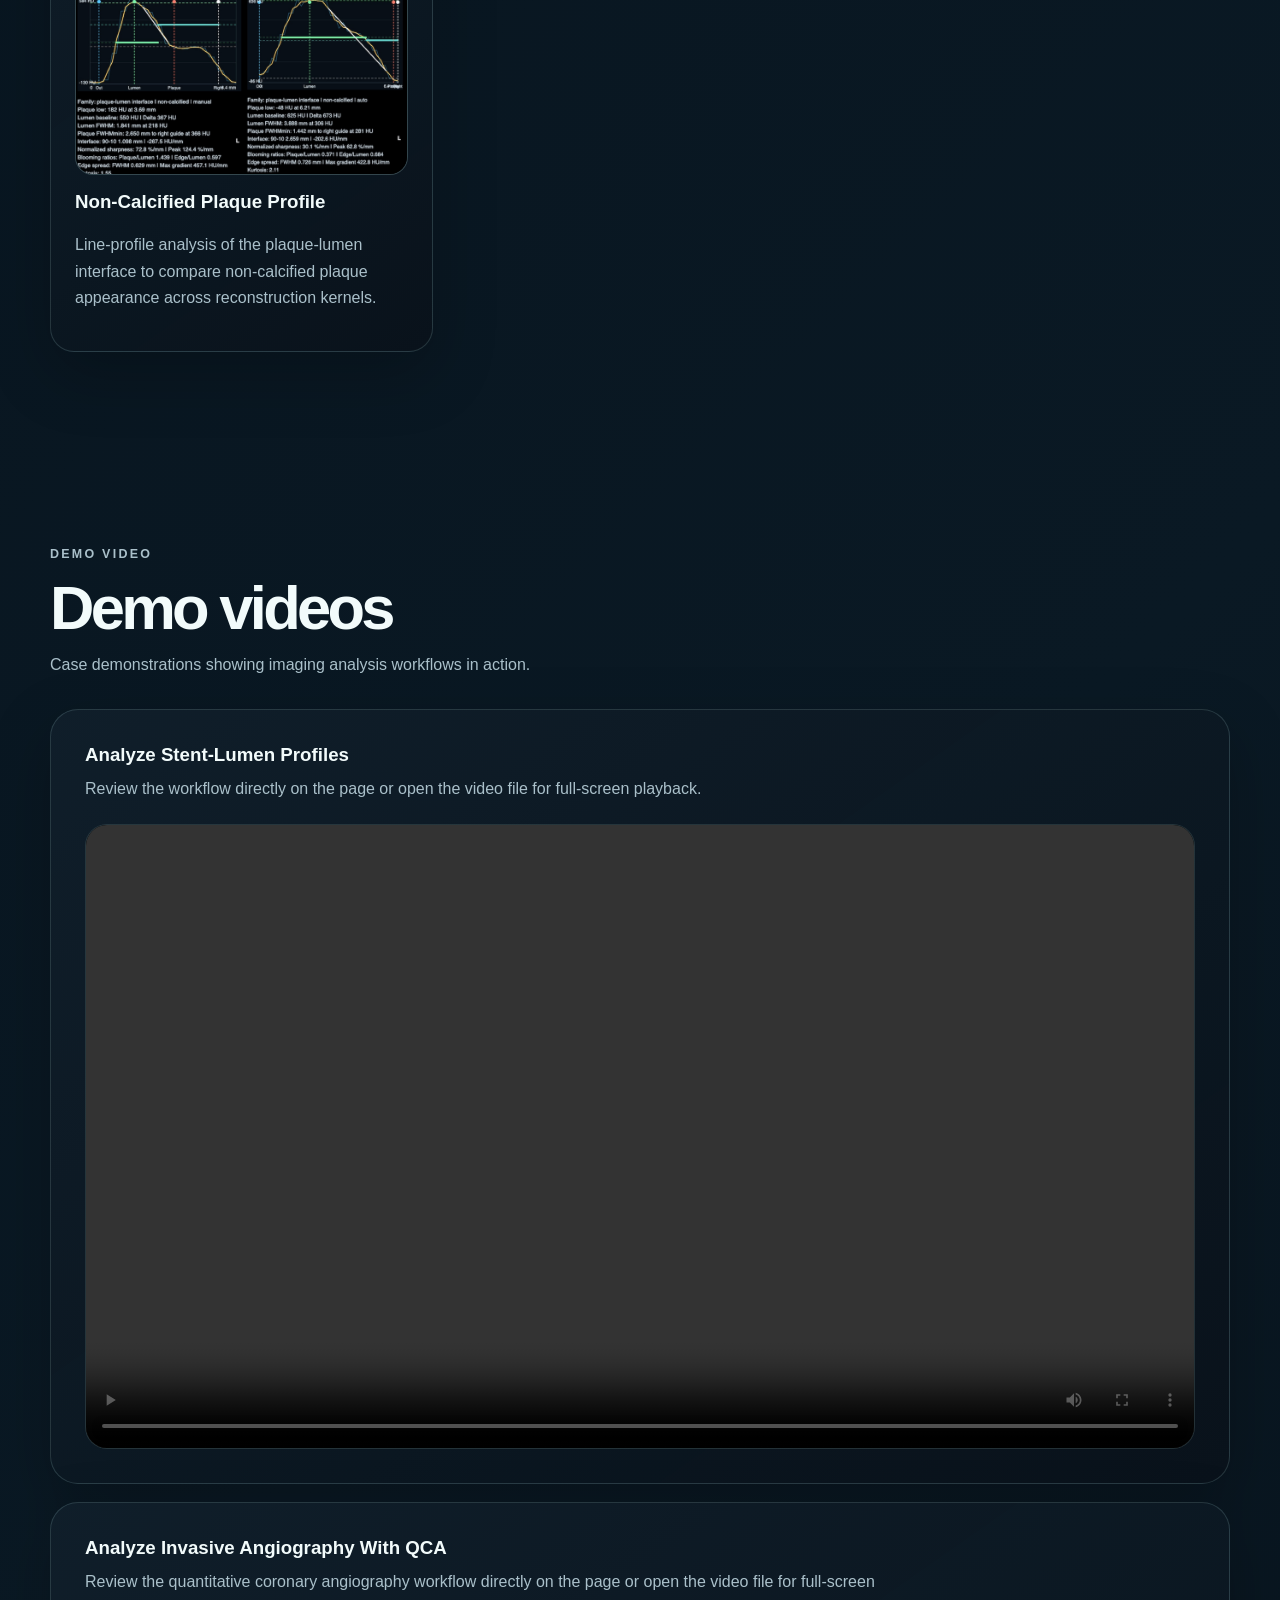
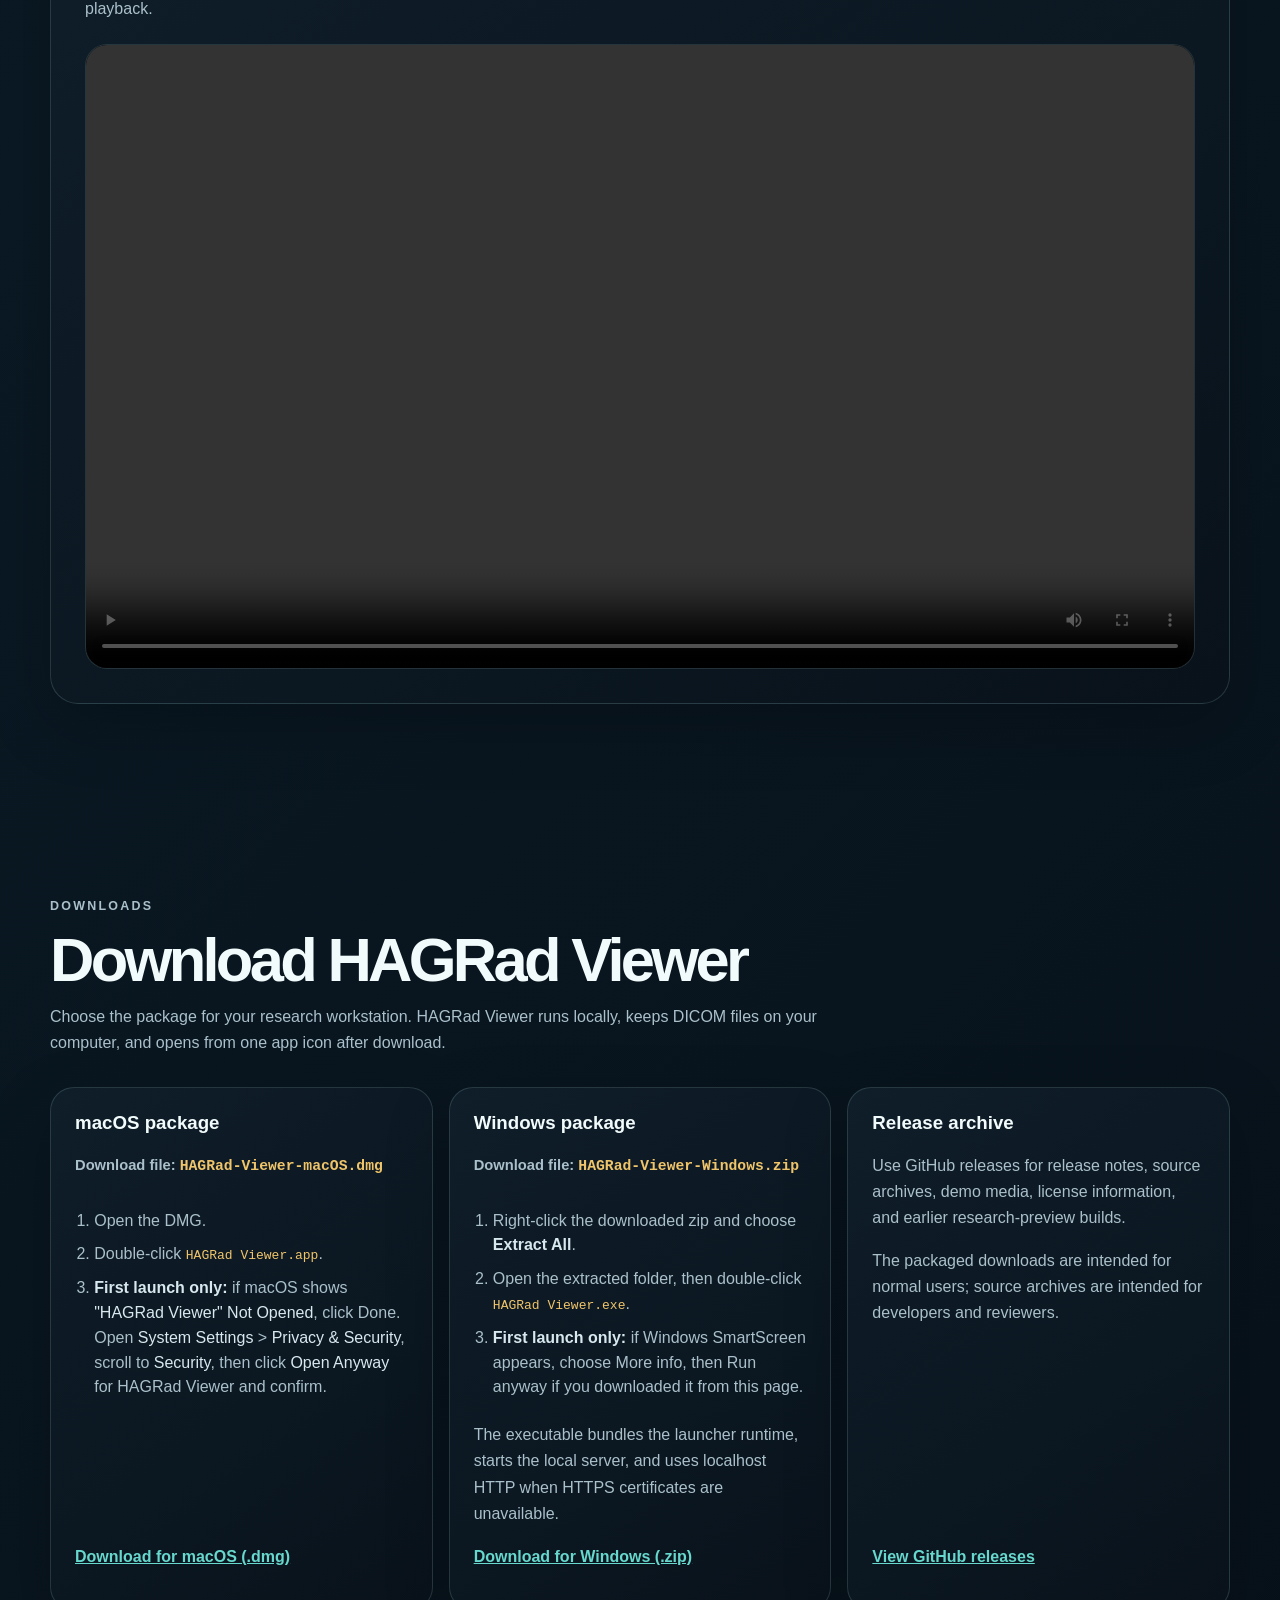
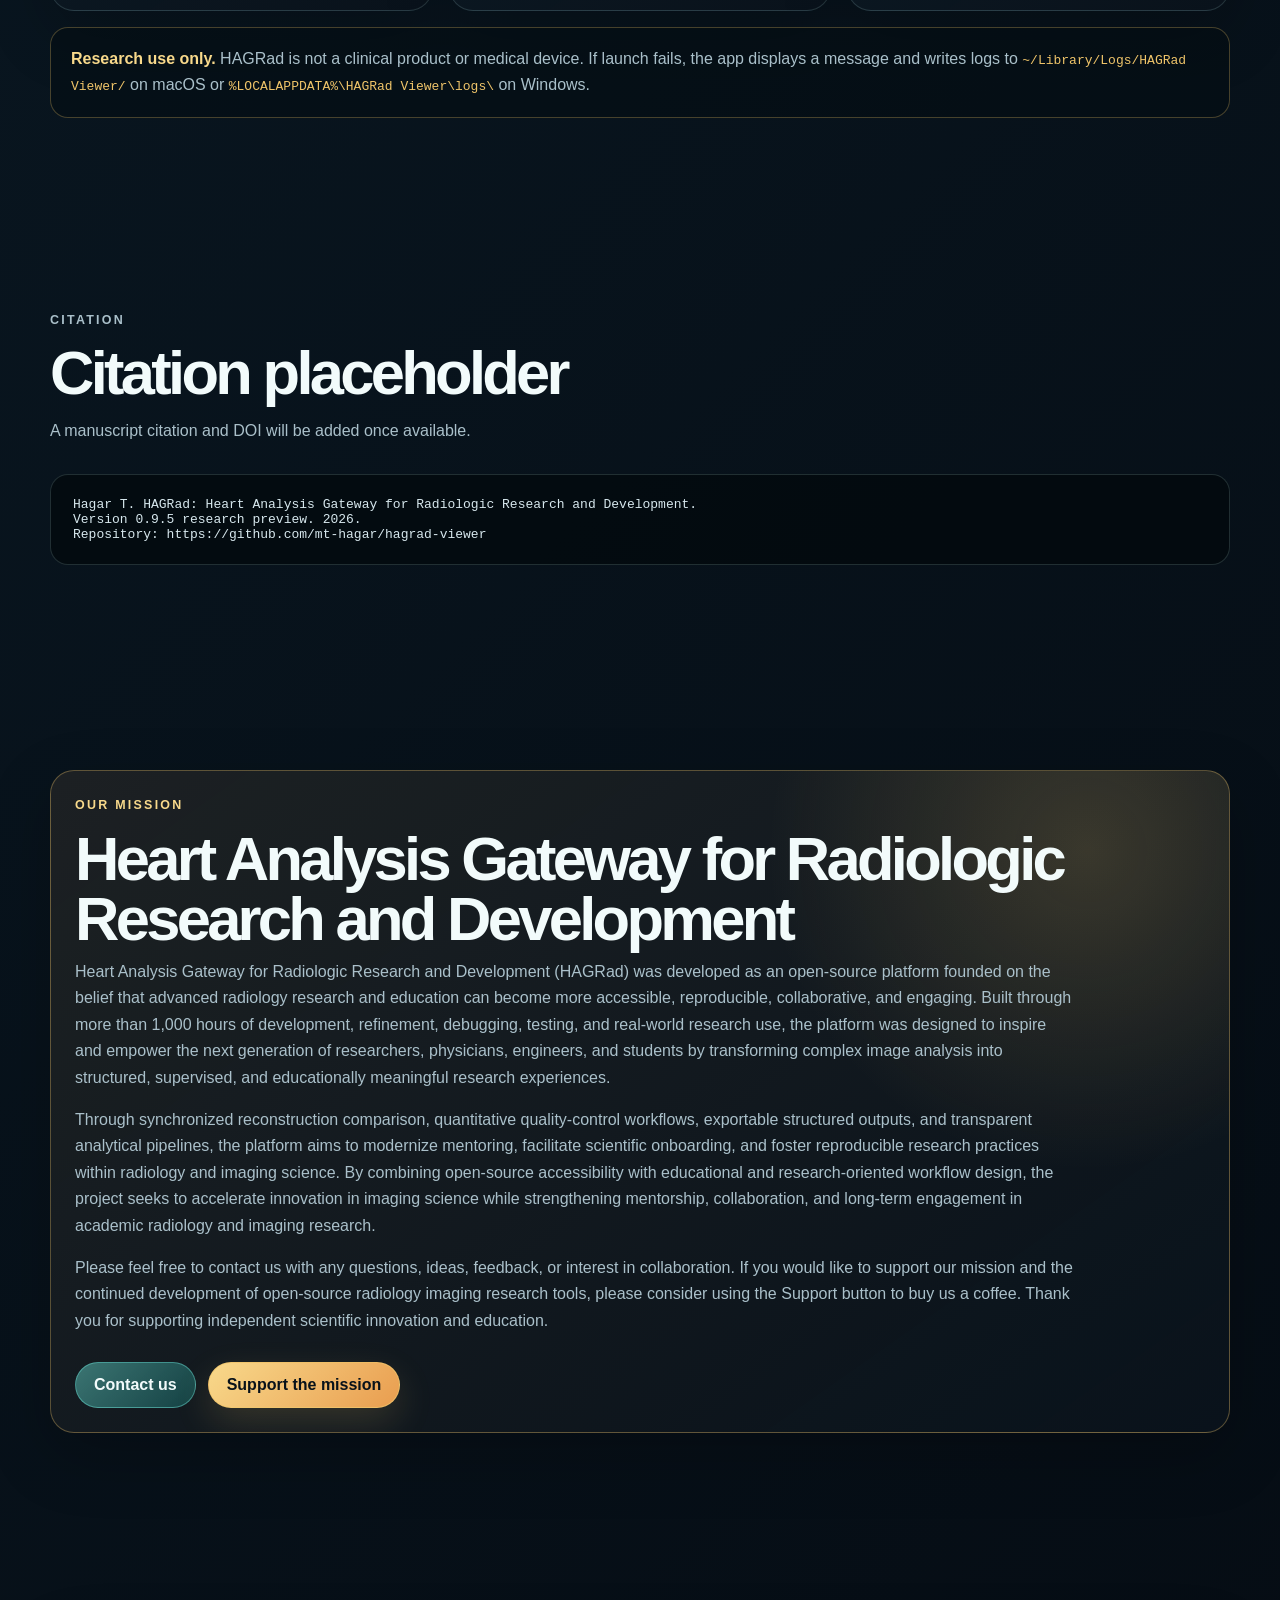
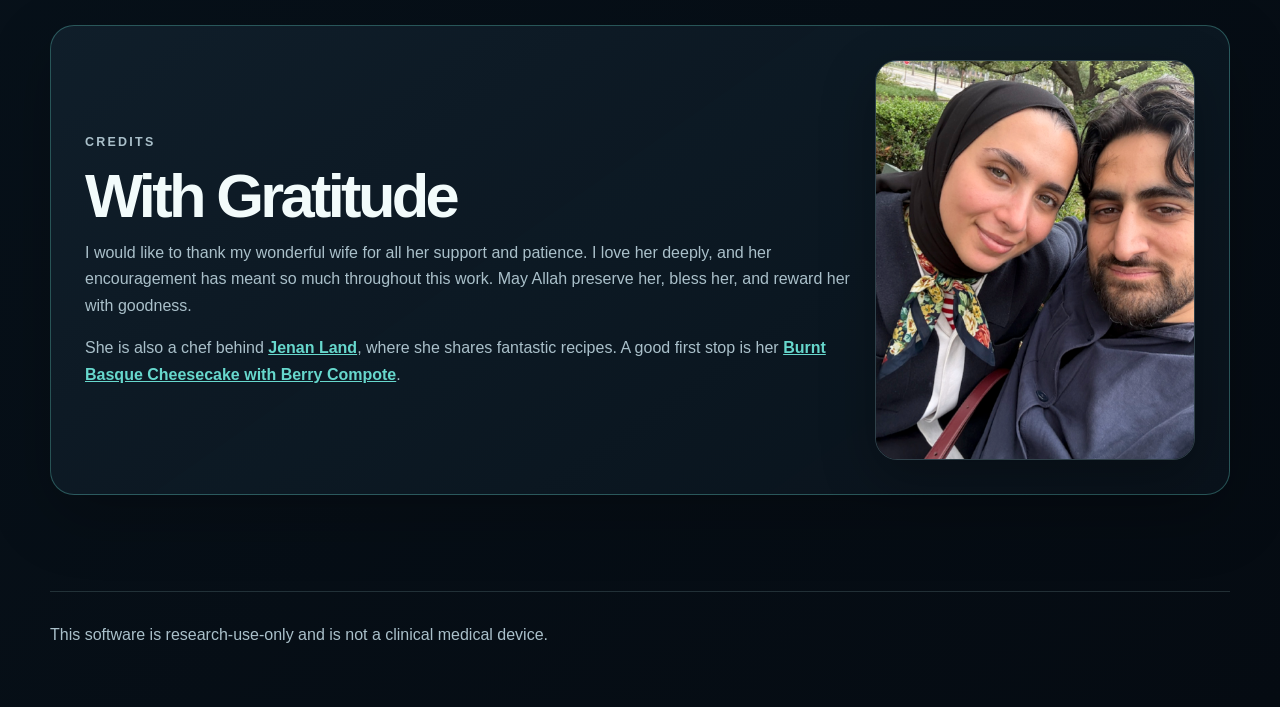
==== commit 792a80b7: "Release v0.9.5 compact export UI" ====
--- a/docs/index.html
+++ b/docs/index.html
@@ -917,8 +917,8 @@
             <p>Review the quantitative coronary angiography workflow directly on the page or open the video file for full-screen playback.</p>
             <div class="video-frame">
               <video controls preload="metadata" playsinline>
-                <source src="https://github.com/mt-hagar/hagrad-viewer/releases/download/v0.9.4-research-preview/HAGRad-QCA-demo-MUSC.mp4" type="video/mp4" />
-                <a href="https://github.com/mt-hagar/hagrad-viewer/releases/download/v0.9.4-research-preview/HAGRad-QCA-demo-MUSC.mp4">Download the QCA demo video</a>
+                <source src="https://github.com/mt-hagar/hagrad-viewer/releases/download/v0.9.5-research-preview/HAGRad-QCA-demo-MUSC.mp4" type="video/mp4" />
+                <a href="https://github.com/mt-hagar/hagrad-viewer/releases/download/v0.9.5-research-preview/HAGRad-QCA-demo-MUSC.mp4">Download the QCA demo video</a>
               </video>
             </div>
           </article>
@@ -942,7 +942,7 @@
                 <li>Double-click <code>HAGRad Viewer.app</code>.</li>
                 <li><strong>First launch only:</strong> if macOS shows <span class="instruction-key">&quot;HAGRad Viewer&quot; Not Opened</span>, click Done. Open <span class="instruction-key">System Settings</span> &gt; <span class="instruction-key">Privacy &amp; Security</span>, scroll to <span class="instruction-key">Security</span>, then click <span class="instruction-key">Open Anyway</span> for HAGRad Viewer and confirm.</li>
               </ol>
-              <p><a href="https://github.com/mt-hagar/hagrad-viewer/releases/download/v0.9.4-research-preview/HAGRad-Viewer-macOS.dmg">Download for macOS (.dmg)</a></p>
+              <p><a href="https://github.com/mt-hagar/hagrad-viewer/releases/download/v0.9.5-research-preview/HAGRad-Viewer-macOS.dmg">Download for macOS (.dmg)</a></p>
             </article>
             <article class="info-card download-card">
               <h3>Windows package</h3>
@@ -953,7 +953,7 @@
                 <li><strong>First launch only:</strong> if Windows SmartScreen appears, choose More info, then Run anyway if you downloaded it from this page.</li>
               </ol>
               <p>The executable bundles the launcher runtime, starts the local server, and uses localhost HTTP when HTTPS certificates are unavailable.</p>
-              <p><a href="https://github.com/mt-hagar/hagrad-viewer/releases/download/v0.9.4-research-preview/HAGRad-Viewer-Windows.zip">Download for Windows (.zip)</a></p>
+              <p><a href="https://github.com/mt-hagar/hagrad-viewer/releases/download/v0.9.5-research-preview/HAGRad-Viewer-Windows.zip">Download for Windows (.zip)</a></p>
             </article>
             <article class="info-card download-card">
               <h3>Release archive</h3>
@@ -979,7 +979,7 @@
             <p>A manuscript citation and DOI will be added once available.</p>
           </div>
           <pre class="citation-box"><code>Hagar T. HAGRad: Heart Analysis Gateway for Radiologic Research and Development.
-Version 0.9.4 research preview. 2026.
+Version 0.9.5 research preview. 2026.
 Repository: https://github.com/mt-hagar/hagrad-viewer</code></pre>
         </section>
 
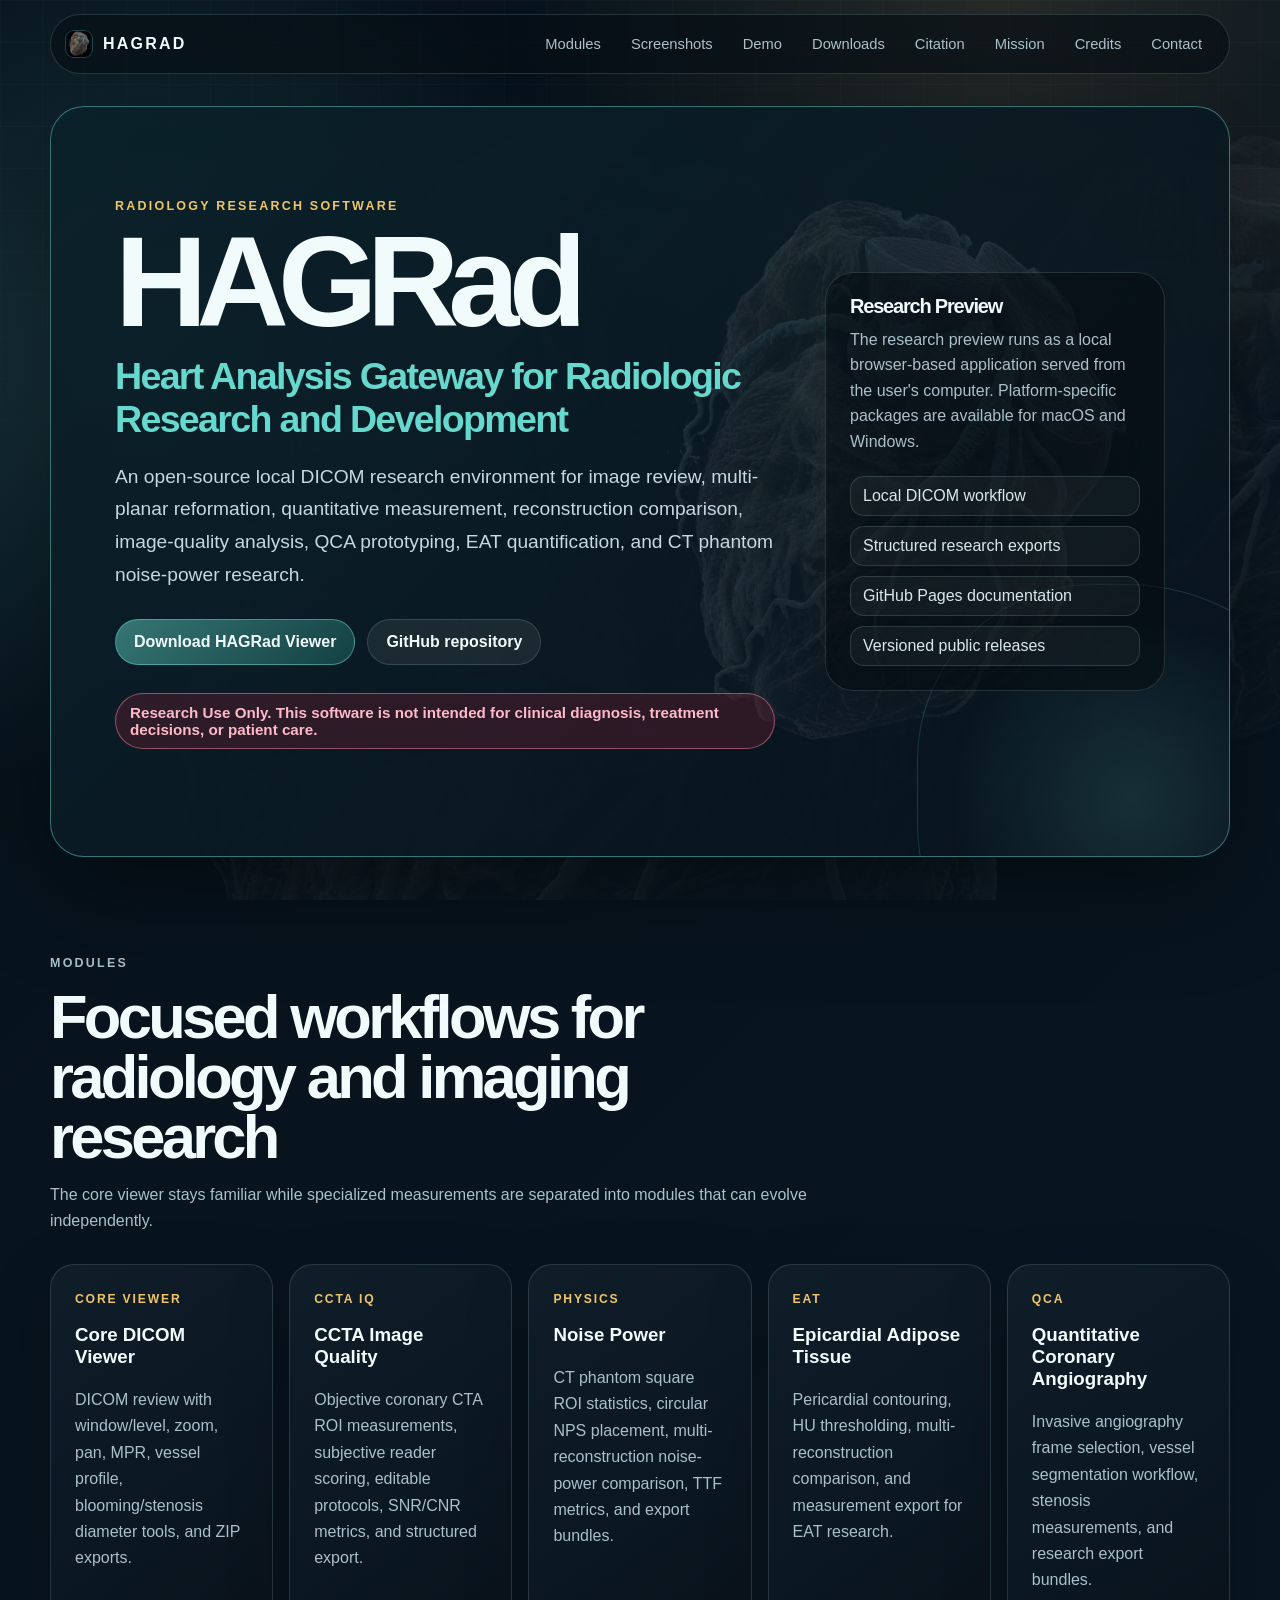
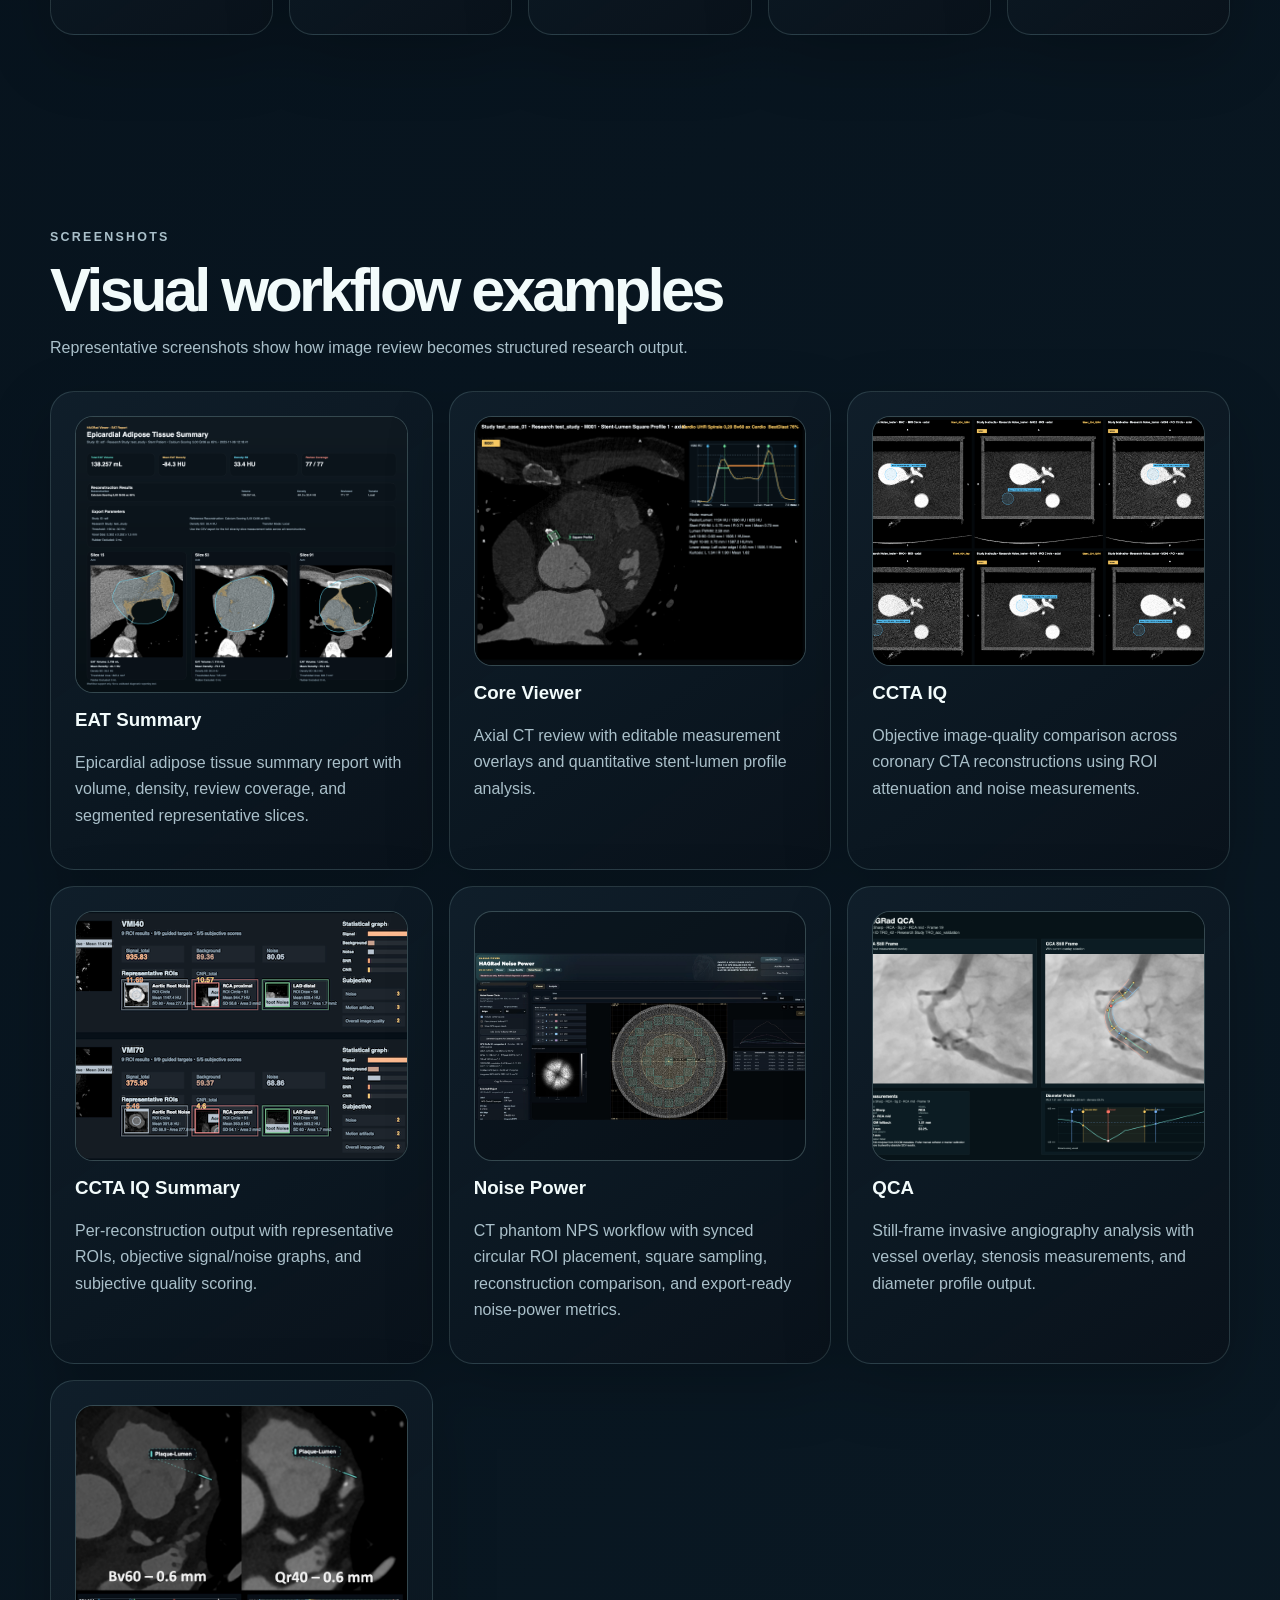
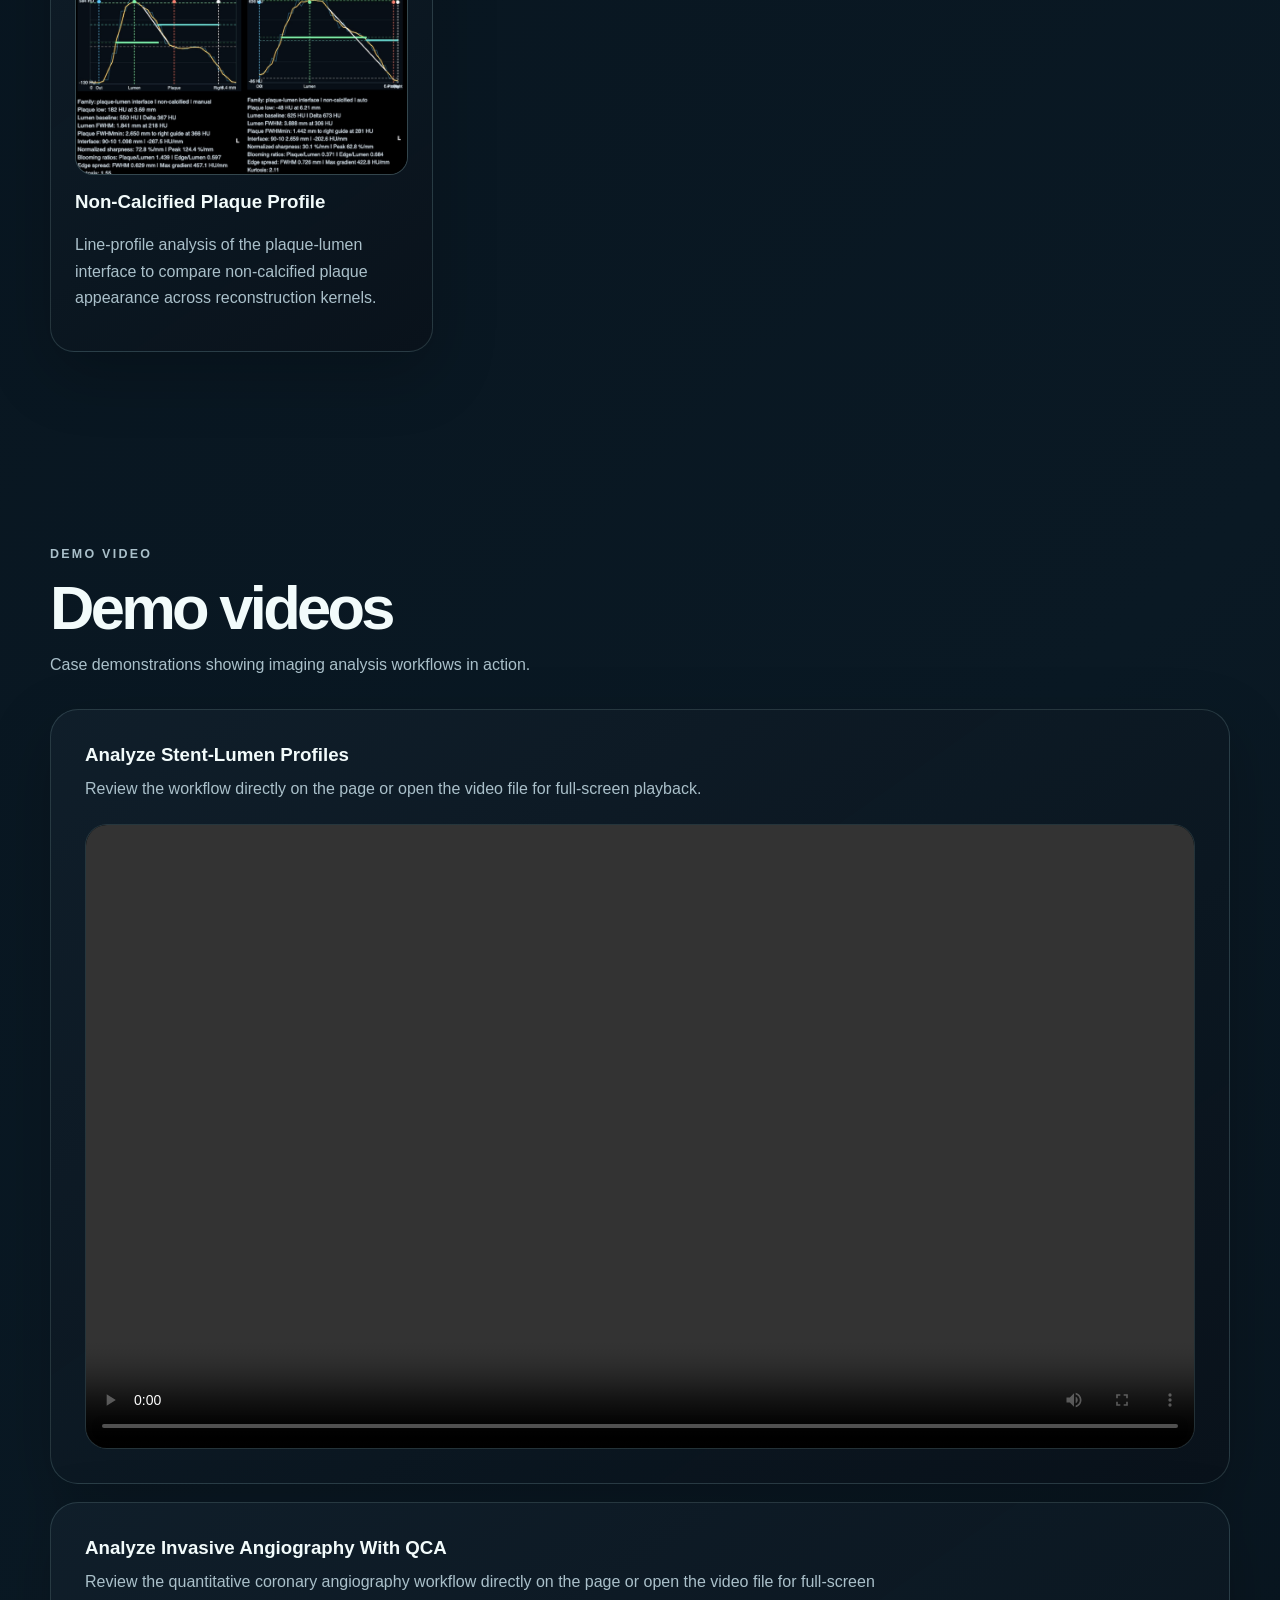
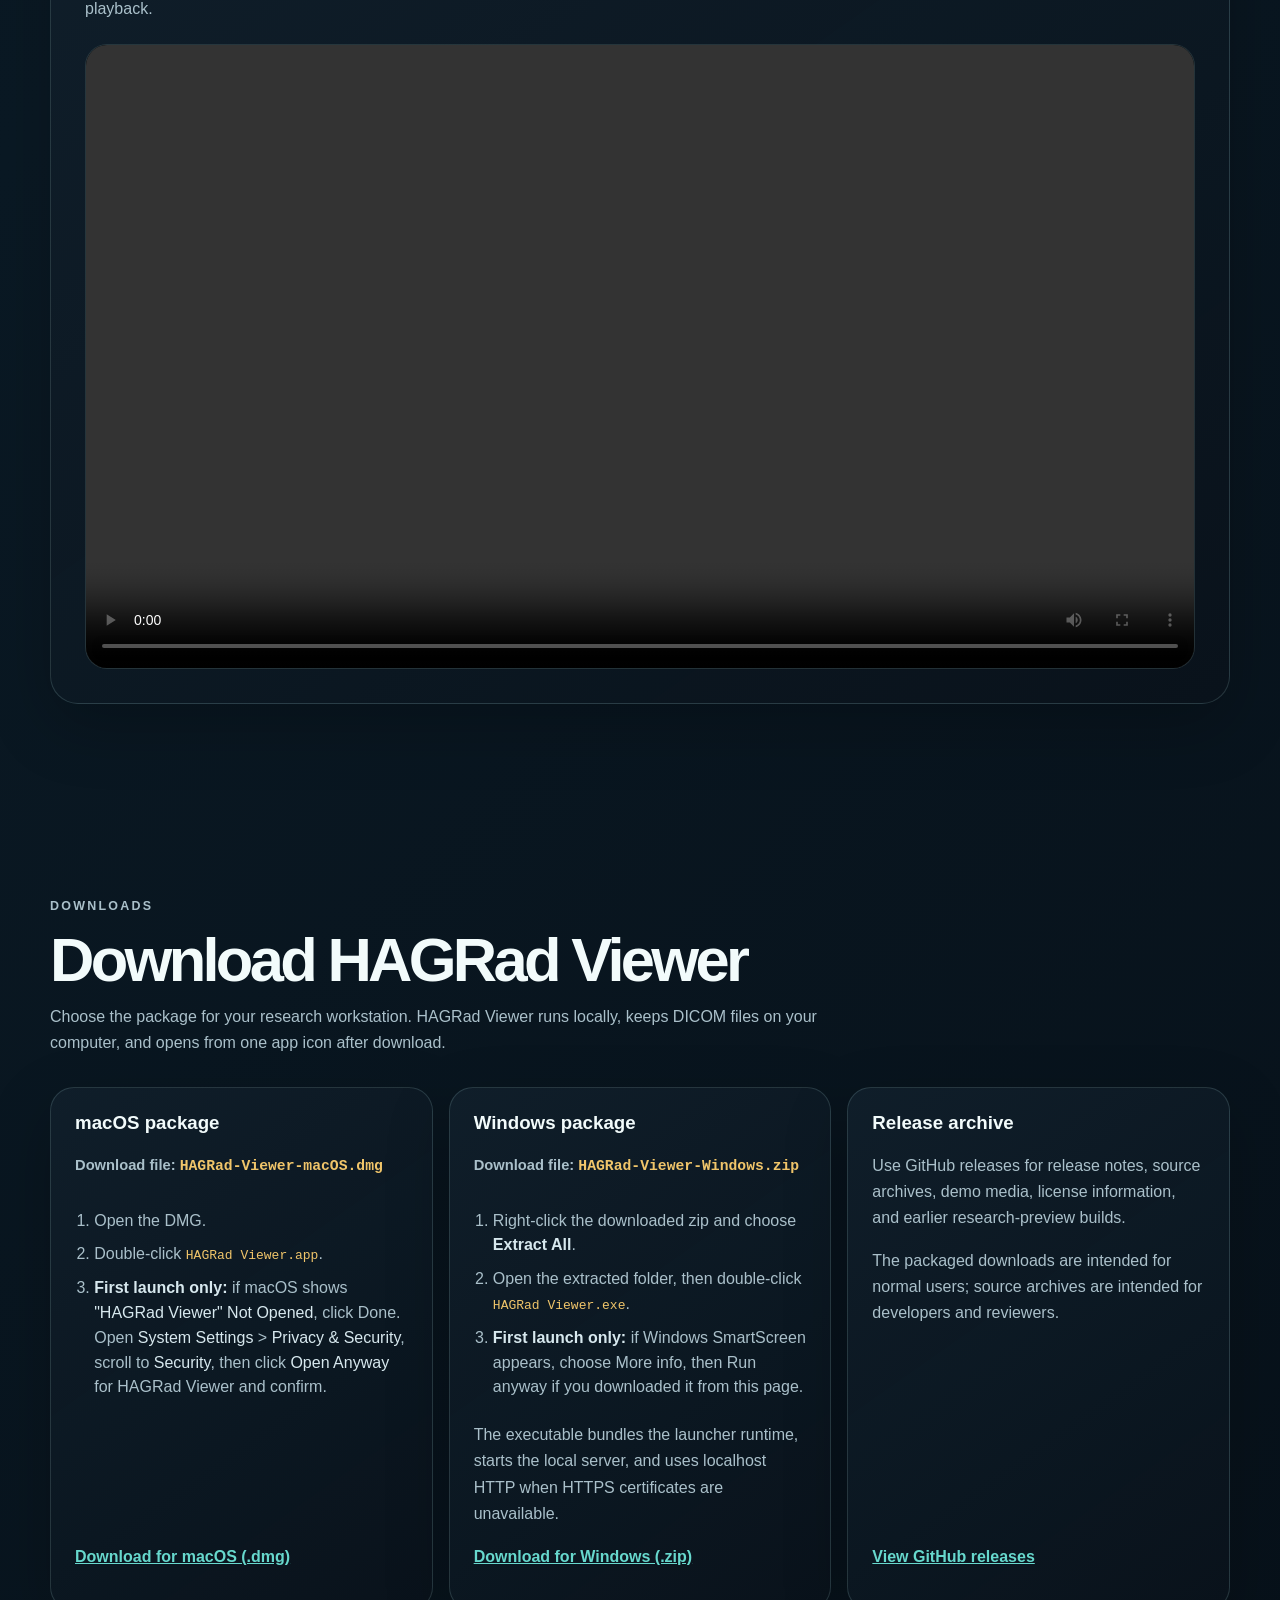
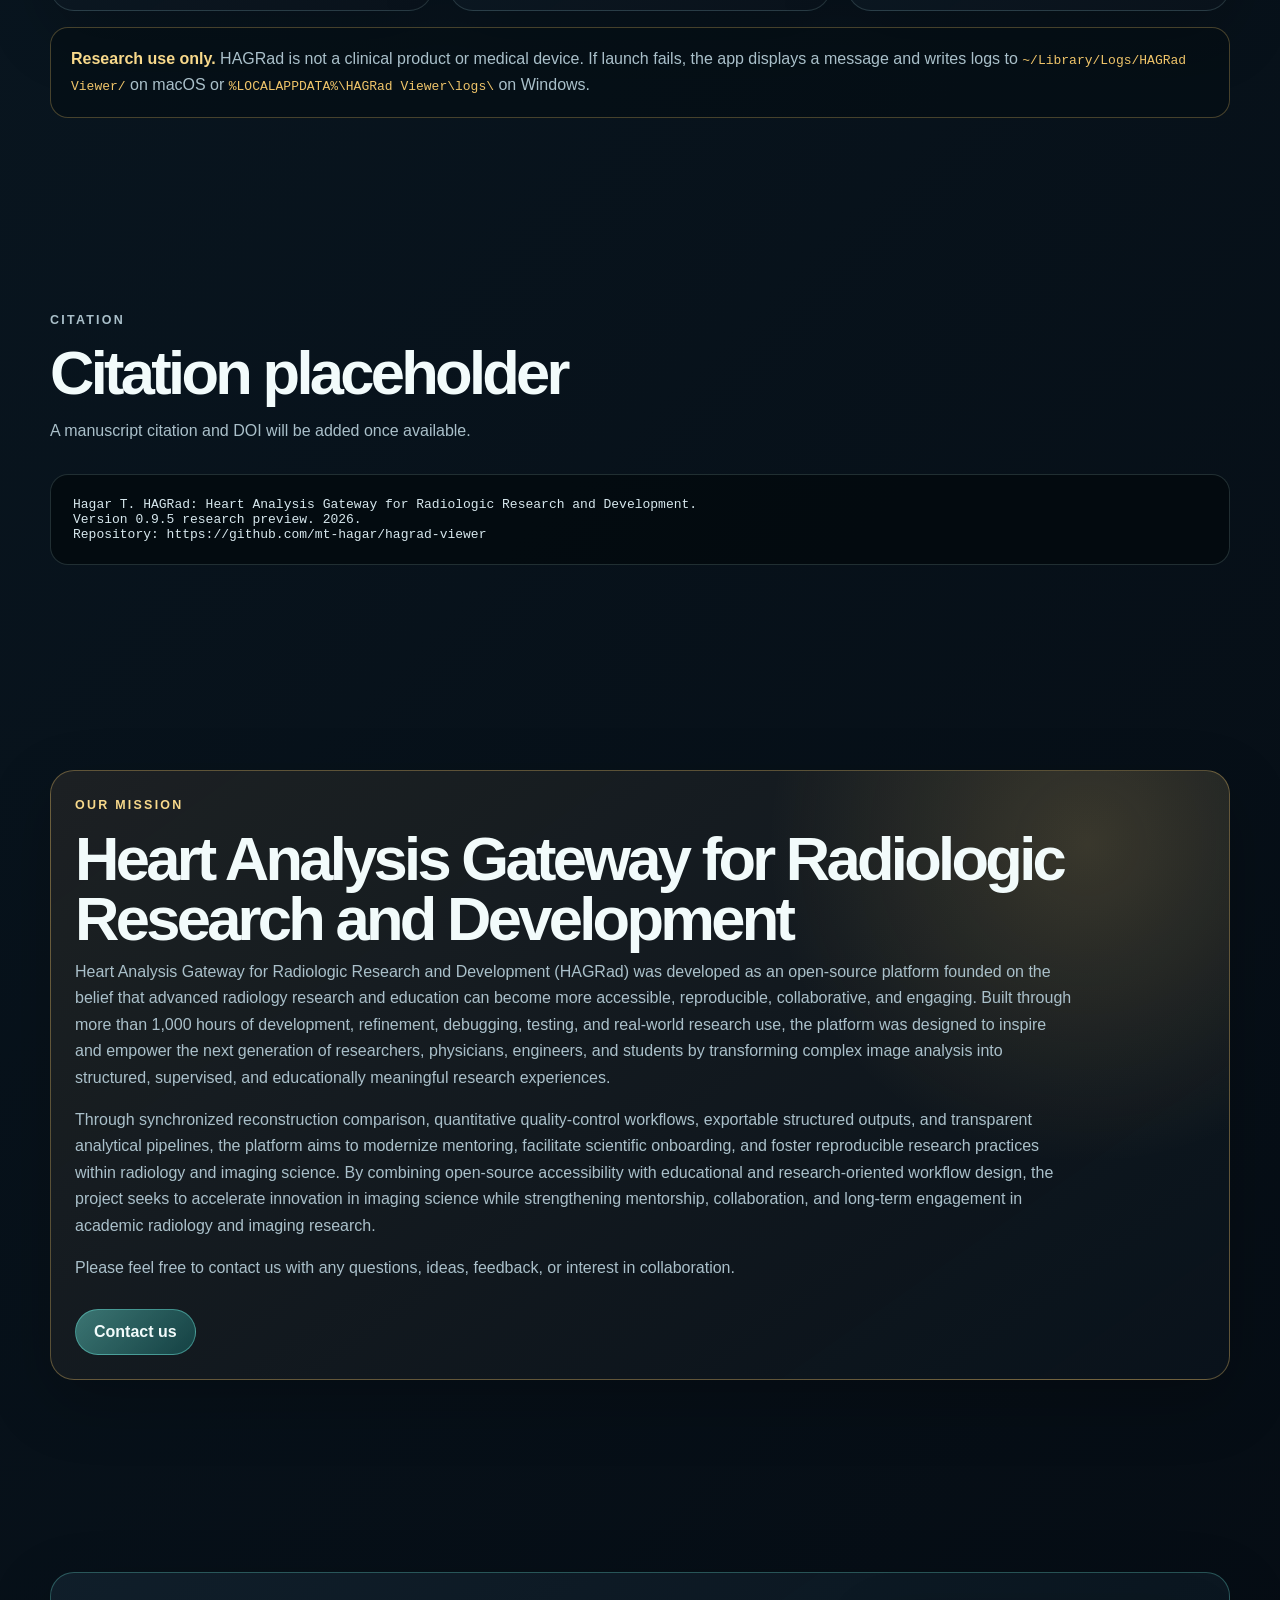
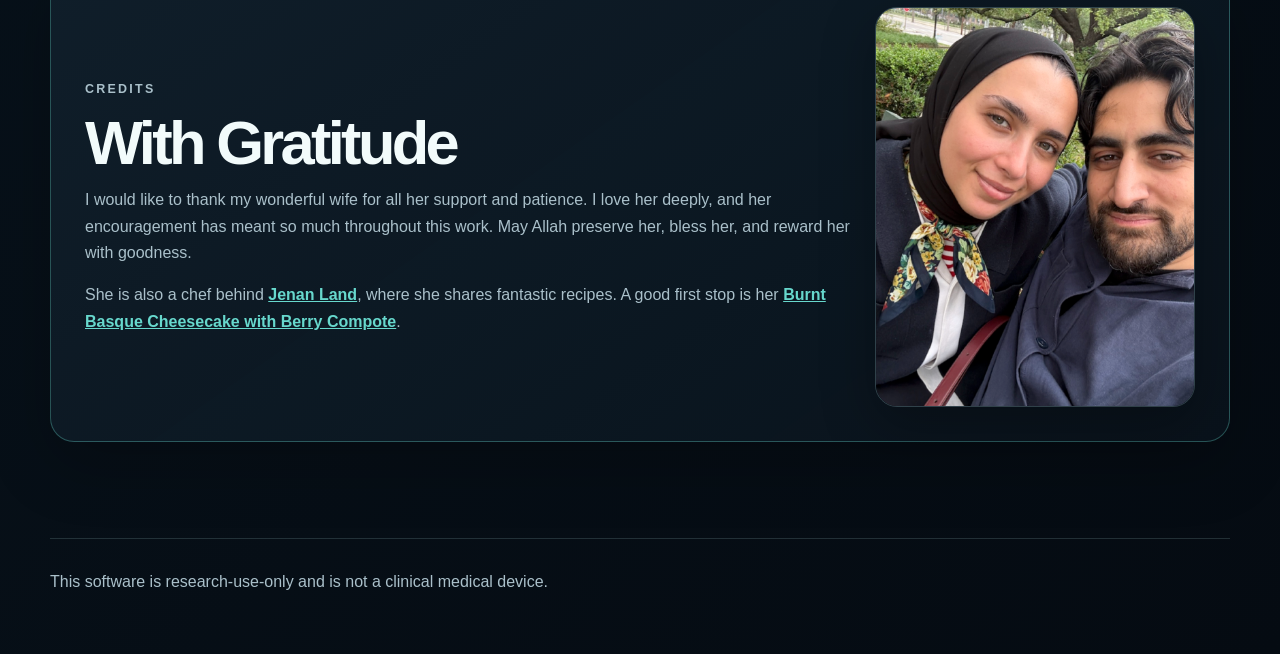
==== commit 79351350: "Remove public donation calls to action" ====
--- a/docs/index.html
+++ b/docs/index.html
@@ -308,13 +308,6 @@
         border-color: var(--line);
       }
 
-      .button.support {
-        color: #08121a;
-        background: linear-gradient(135deg, #f8d98b, #e99d4f);
-        border-color: rgba(240, 197, 106, 0.72);
-        box-shadow: 0 14px 36px rgba(240, 197, 106, 0.16);
-      }
-
       .disclaimer {
         display: inline-flex;
         max-width: 660px;
@@ -757,7 +750,6 @@
             <div class="hero-buttons">
               <a class="button primary" href="#downloads">Download HAGRad Viewer</a>
               <a class="button secondary" href="https://github.com/mt-hagar/hagrad-viewer">GitHub repository</a>
-              <a class="button support" href="https://buymeacoffee.com/hagrad" rel="noopener noreferrer" target="_blank">Support our work</a>
             </div>
             <p class="disclaimer">Research Use Only. This software is not intended for clinical diagnosis, treatment decisions, or patient care.</p>
           </div>
@@ -1008,14 +1000,10 @@
             </p>
             <p>
               Please feel free to contact us with any questions, ideas, feedback, or interest in
-              collaboration. If you would like to support our mission and the continued development of
-              open-source radiology imaging research tools, please consider using the Support
-              button to buy us a coffee. Thank you for supporting independent scientific innovation
-              and education.
+              collaboration.
             </p>
             <div class="mission-actions" id="contact">
               <a class="button primary" href="mailto:hagarmu@musc.edu">Contact us</a>
-              <a class="button support" href="https://buymeacoffee.com/hagrad" rel="noopener noreferrer" target="_blank">Support the mission</a>
             </div>
           </div>
         </section>
